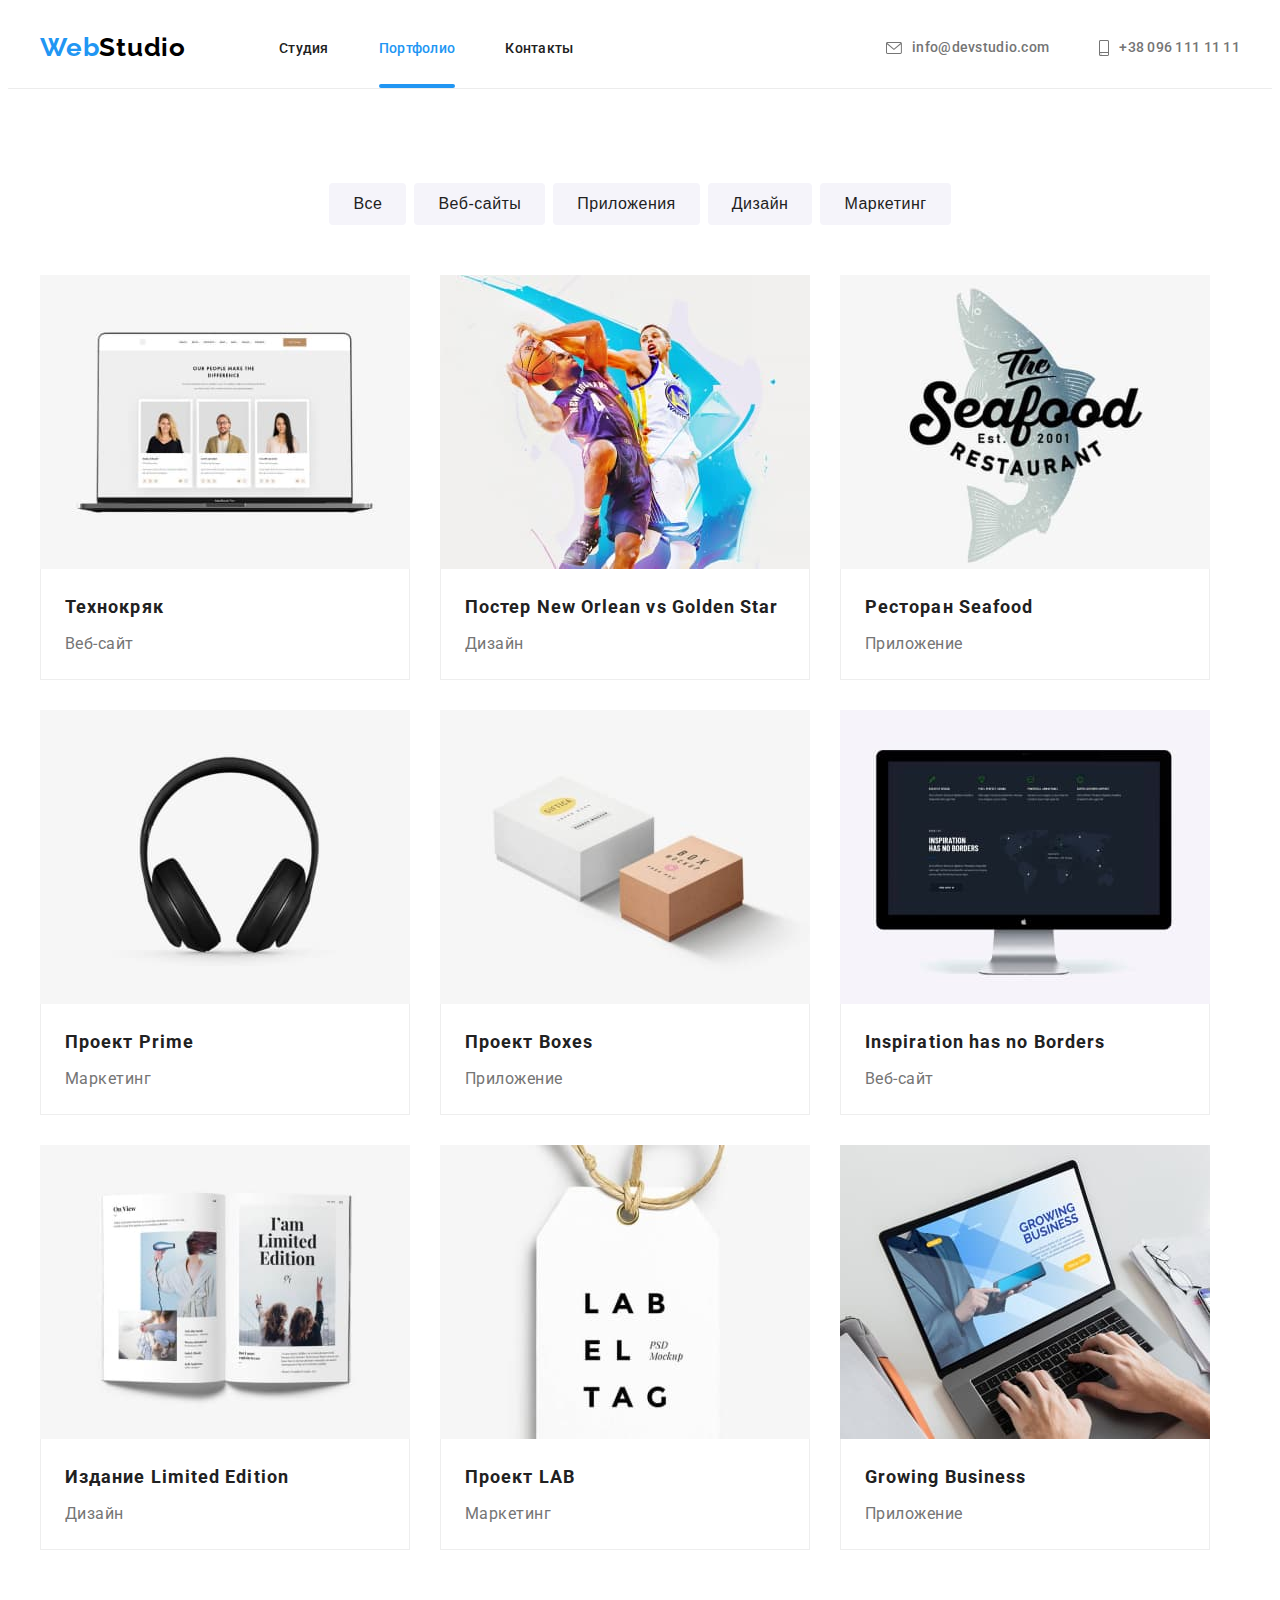
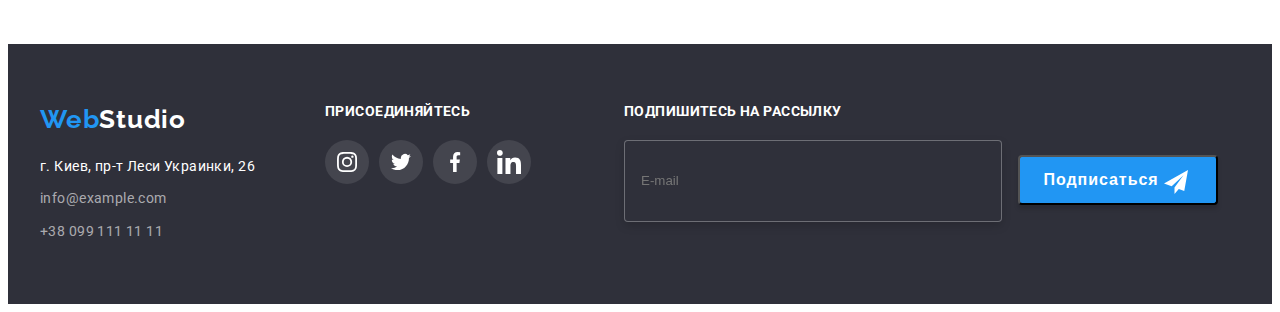
==== portfolio.html @ af691026 "Create_folder_homework9" ====
<!DOCTYPE html>
<html lang="ru">
  <head>
    <meta charset="UTF-8" />
    <meta http-equiv="X-UA-Compatible" content="IE=edge" />
    <meta name="viewport" content="width=device-width, initial-scale=1.0" />
    <title>Портфолио</title>
    <link rel="preconnect" href="https://fonts.googleapis.com" />
    <link rel="preconnect" href="https://fonts.gstatic.com" crossorigin />
    <link
      href="https://fonts.googleapis.com/css2?family=Raleway:wght@700&family=Roboto:wght@400;500;700;900&display=swap"
      rel="stylesheet"
    />
    <link
      rel="stylesheet"
      href="https://cdnjs.cloudflare.com/ajax/libs/modern-normalize/1.1.0/modern-normalize.min.css"
      integrity="sha512-wpPYUAdjBVSE4KJnH1VR1HeZfpl1ub8YT/NKx4PuQ5NmX2tKuGu6U/JRp5y+Y8XG2tV+wKQpNHVUX03MfMFn9Q=="
      crossorigin="anonymous"
      referrerpolicy="no-referrer"
    />
    <link rel="stylesheet" href="./css/styles.css" />
    <link rel="stylesheet" href="./css/main.min.css" />
  </head>
  <body>
    <header class="header-bg">
      <div class="container content-list">
        <nav class="site-nav">
          <a lang="en" href="" class="header-logo link"
            ><span class="blue">Web</span>Studio</a
          >
          <ul class="list header-list">
            <li>
              <a href="./index.html" class="header-link link">Студия</a>
            </li>
            <li>
              <a href="" class="header-link link current">Портфолио</a>
            </li>
            <li>
              <a href="" class="header-link link">Контакты</a>
            </li>
          </ul>
        </nav>
        <ul class="list content-list">
          <li>
            <a href="mailto:info@devstudio.com" class="header-link link mail">
              <svg class="envelope" width="16" height="12">
                <use href="./images/icon.svg#icon-envelope"></use></svg
              >info@devstudio.com</a
            >
          </li>
          <li>
            <a href="tel:+380961111111" class="header-link link mail">
              <svg class="smartphone" width="10" height="16">
                <use href="./images/icon.svg#icon-smartphone"></use></svg
              >+38 096 111 11 11</a
            >
          </li>
        </ul>
      </div>
    </header>
    <main>
      <section class="portfolio">
        <div class="container">
          <h1 class="visually-hidden">Портфолио</h1>
          <ul class="list button-block">
            <li class="filter-item">
              <button type="button" class="filter-btn">Все</button>
            </li>
            <li class="filter-item">
              <button type="button" class="filter-btn">Веб-сайты</button>
            </li>
            <li class="filter-item">
              <button type="button" class="filter-btn">Приложения</button>
            </li>
            <li class="filter-item">
              <button type="button" class="filter-btn">Дизайн</button>
            </li>
            <li class="filter-item">
              <button type="button" class="filter-btn">Маркетинг</button>
            </li>
          </ul>
          <ul class="list filter-block">
            <li class="filter-cards">
              <a href="" class="portfolio-link link">
                <div class="portfolio-wrap">
                  <img
                    src="./images/Technokryak.jpg"
                    alt="Сайт на ноутбуке"
                    width="370"
                    height="294"
                    class="portfolio-image"
                  />
                  <p class="portfolio-popup-text">
                    Ресурс предлагает комплексные предложения с разным уровнем
                    функционала и сервисов. Все это позволит посетителю получить
                    исчерпывающие сведения о компании или частном лице.
                  </p>
                </div>
                <div class="portfolio-box">
                  <h2 class="portfolio-image-title">Технокряк</h2>
                  <p class="portfolio-image-name">Веб-сайт</p>
                </div>
              </a>
            </li>
            <li class="filter-cards">
              <a href="" class="portfolio-link link">
                <div class="portfolio-wrap">
                  <img
                    src="./images/Poster.jpg"
                    alt="Два баскетболиста"
                    width="370"
                    height="294"
                    class="portfolio-image"
                  />
                  <p class="portfolio-popup-text">
                    Ресурс предлагает комплексные предложения с разным уровнем
                    функционала и сервисов. Все это позволит посетителю получить
                    исчерпывающие сведения о компании или частном лице.
                  </p>
                </div>
                <div class="portfolio-box">
                  <h2 class="portfolio-image-title">
                    Постер <span lang="en">New Orlean vs Golden Star</span>
                  </h2>
                  <p class="portfolio-image-name">Дизайн</p>
                </div>
              </a>
            </li>
            <li class="filter-cards">
              <a href="" class="portfolio-link link">
                <div class="portfolio-wrap">
                  <img
                    src="./images/Seafood.jpg"
                    alt="Эмблема ресторана"
                    width="370"
                    height="294"
                    class="portfolio-image"
                  />
                  <p class="portfolio-popup-text">
                    Ресурс предлагает комплексные предложения с разным уровнем
                    функционала и сервисов. Все это позволит посетителю получить
                    исчерпывающие сведения о компании или частном лице.
                  </p>
                </div>
                <div class="portfolio-box">
                  <h2 class="portfolio-image-title">
                    Ресторан <span lang="en">Seafood</span>
                  </h2>
                  <p class="portfolio-image-name">Приложение</p>
                </div>
              </a>
            </li>
            <li class="filter-cards">
              <a href="" class="portfolio-link link">
                <div class="portfolio-wrap">
                  <img
                    src="./images/Prime.jpg"
                    alt="Наушники"
                    width="370"
                    height="294"
                    class="portfolio-image"
                  />
                  <p class="portfolio-popup-text">
                    Ресурс предлагает комплексные предложения с разным уровнем
                    функционала и сервисов. Все это позволит посетителю получить
                    исчерпывающие сведения о компании или частном лице.
                  </p>
                </div>
                <div class="portfolio-box">
                  <h2 class="portfolio-image-title">
                    Проект <span lang="en">Prime</span>
                  </h2>
                  <p class="portfolio-image-name">Маркетинг</p>
                </div>
              </a>
            </li>
            <li class="filter-cards">
              <a href="" class="portfolio-link link">
                <div class="portfolio-wrap">
                  <img
                    src="./images/Boxes.jpg"
                    alt="Две коробки"
                    width="370"
                    height="294"
                    class="portfolio-image"
                  />
                  <p class="portfolio-popup-text">
                    Ресурс предлагает комплексные предложения с разным уровнем
                    функционала и сервисов. Все это позволит посетителю получить
                    исчерпывающие сведения о компании или частном лице.
                  </p>
                </div>
                <div class="portfolio-box">
                  <h2 class="portfolio-image-title">
                    Проект <span lang="en">Boxes</span>
                  </h2>
                  <p class="portfolio-image-name">Приложение</p>
                </div>
              </a>
            </li>
            <li class="filter-cards">
              <a href="" class="portfolio-link link">
                <div class="portfolio-wrap">
                  <img
                    src="./images/Inspiration.jpg"
                    alt="Десктоп"
                    width="370"
                    height="294"
                    class="portfolio-image"
                  />
                  <p class="portfolio-popup-text">
                    Ресурс предлагает комплексные предложения с разным уровнем
                    функционала и сервисов. Все это позволит посетителю получить
                    исчерпывающие сведения о компании или частном лице.
                  </p>
                </div>
                <div class="portfolio-box">
                  <h2 class="portfolio-image-title">
                    <span lang="en">Inspiration has no Borders</span>
                  </h2>
                  <p class="portfolio-image-name">Веб-сайт</p>
                </div>
              </a>
            </li>
            <li class="filter-cards">
              <a href="" class="portfolio-link link">
                <div class="portfolio-wrap">
                  <img
                    src="./images/Book.jpg"
                    alt="Открытая книга"
                    width="370"
                    height="294"
                    class="portfolio-image"
                  />
                  <p class="portfolio-popup-text">
                    Ресурс предлагает комплексные предложения с разным уровнем
                    функционала и сервисов. Все это позволит посетителю получить
                    исчерпывающие сведения о компании или частном лице.
                  </p>
                </div>
                <div class="portfolio-box">
                  <h2 class="portfolio-image-title">
                    Издание <span lang="en">Limited Edition</span>
                  </h2>
                  <p class="portfolio-image-name">Дизайн</p>
                </div>
              </a>
            </li>
            <li class="filter-cards">
              <a href="" class="portfolio-link link">
                <div class="portfolio-wrap">
                  <img
                    src="./images/Label.jpg"
                    alt="Бейджик"
                    width="370"
                    height="294"
                    class="portfolio-image"
                  />
                  <p class="portfolio-popup-text">
                    Ресурс предлагает комплексные предложения с разным уровнем
                    функционала и сервисов. Все это позволит посетителю получить
                    исчерпывающие сведения о компании или частном лице.
                  </p>
                </div>
                <div class="portfolio-box">
                  <h2 class="portfolio-image-title">
                    Проект <span lang="en">LAB</span>
                  </h2>
                  <p class="portfolio-image-name">Маркетинг</p>
                </div>
              </a>
            </li>
            <li class="filter-cards">
              <a href="" class="portfolio-link link">
                <div class="portfolio-wrap">
                  <img
                    src="./images/Business.jpg"
                    alt="Ноутбук"
                    width="370"
                    height="294"
                    class="portfolio-image"
                  />
                  <p class="portfolio-popup-text">
                    Ресурс предлагает комплексные предложения с разным уровнем
                    функционала и сервисов. Все это позволит посетителю получить
                    исчерпывающие сведения о компании или частном лице.
                  </p>
                </div>
                <div class="portfolio-box">
                  <h2 class="portfolio-image-title">
                    <span lang="en">Growing Business</span>
                  </h2>
                  <p class="portfolio-image-name">Приложение</p>
                </div>
              </a>
            </li>
          </ul>
        </div>
      </section>
    </main>
    <footer class="footer">
      <div class="container footer-box">
        <div class="address-box">
          <a lang="en" href="" class="footer-link link"
            ><span class="blue">Web</span>Studio</a
          >
          <address class="footer-address">
            <ul class="footer-list list">
              <li class="contact">
                <a href="" class="header-link adress link"
                  >г. Киев, пр-т Леси Украинки, 26</a
                >
              </li>
              <li class="contact">
                <a
                  href="mailto:info@example.com"
                  class="header-link footer-mail link"
                  >info@example.com</a
                >
              </li>
              <li class="contact">
                <a href="tel:+380991111111" class="header-link footer-tel link"
                  >+38 099 111 11 11</a
                >
              </li>
            </ul>
          </address>
        </div>
        <div class="welcome-box">
          <h3 class="welcome-title">Присоединяйтесь</h3>
          <ul class="welcome-list list">
            <li class="welcome-soc-list">
              <a href="" class="welcome-soc-link link">
                <svg class="welcome-soc-icon" width="20" height="20">
                  <use href="./images/icon.svg#icon-instagram"></use>
                </svg>
              </a>
            </li>
            <li class="welcome-soc-list">
              <a href="" class="welcome-soc-link link">
                <svg class="welcome-soc-icon" width="20" height="20">
                  <use href="./images/icon.svg#icon-twitter"></use>
                </svg>
              </a>
            </li>
            <li class="welcome-soc-list">
              <a href="" class="welcome-soc-link link">
                <svg class="welcome-soc-icon" width="20" height="20">
                  <use href="./images/icon.svg#icon-facebook"></use>
                </svg>
              </a>
            </li>
            <li class="welcome-soc-list">
              <a href="" class="welcome-soc-link link">
                <svg class="welcome-soc-icon" width="24" height="24">
                  <use href="./images/icon.svg#icon-linkedin"></use>
                </svg>
              </a>
            </li>
          </ul>
        </div>
        <div>
          <h3 class="welcome-title">Подпишитесь на рассылку</h3>
          <form class="distribution">
            <input
              type="text"
              placeholder="E-mail"
              class="distribution-input"
            />
            <button type="submit" class="distribution-button">
              Подписаться
              <svg class="plane-soc-icon" width="24" height="24">
                <use href="./images/icon.svg#icon-plane"></use>
              </svg>
            </button>
          </form>
        </div>
      </div>
    </footer>
  </body>
</html>
---- css/main.min.css ----
:root{--main-background-color: #ffffff;--main-text-color: #212121;--primary-text-color: #757575;--hover-text-color: #2196f3;--background-hero-color: #2f303a}p,h1,h2,h3,h4,h5,h6{margin:0}ul{margin:0;padding-left:0}img{display:block;max-width:100%;height:auto}body{font-family:"Roboto",sans-serif;color:var(--main-text-color);background-color:var(--main-background-color)}.list{list-style:none}.link{text-decoration:none}.visually-hidden{position:absolute;white-space:nowrap;width:1px;height:1px;overflow:hidden;border:0;padding:0;clip:rect(0 0 0 0);-webkit-clip-path:inset(50%);clip-path:inset(50%);margin:-1px}.container{width:1200px;padding-left:15px;padding-right:15px;margin:0 auto}.header-bg{background-color:var(--main-background-color);border-bottom:1px solid #ececec}.header-list{display:flex;align-items:center;gap:50px;position:relative}.blue{font-family:"Raleway",sans-serif;font-weight:700;font-size:26px;line-height:1.19;letter-spacing:.03em;color:var(--hover-text-color)}.header-logo{display:block;font-family:"Raleway",sans-serif;font-weight:700;font-size:26px;line-height:1.19;letter-spacing:.03em;color:#000;margin-right:93px;padding-top:24px;padding-bottom:25px;align-items:center}.header-link{font-weight:500;font-size:14px;line-height:1.14;letter-spacing:.02em;color:var(--main-text-color);transition:color 250ms cubic-bezier(0.4, 0, 0.2, 1)}.header-link:hover,.header-link:focus{color:var(--hover-text-color)}.site-nav .current{color:var(--hover-text-color)}.site-nav{display:flex}.content-list{display:flex;margin-left:auto;align-items:center;gap:50px}.mail{color:var(--primary-text-color);display:flex;align-items:center}.envelope,.smartphone{display:inline-flex;fill:currentColor;margin-right:10px;transition:fill 250ms cubic-bezier(0.4, 0, 0.2, 1)}.mail:hover .envelope,.mail:focus .envelope,.mail:hover .smartphone,.mail:focus .smartphone{fill:var(--hover-text-color)}.mail:hover .envelope,.mail:focus .envelope,.mail:hover .smartphone,.mail:focus .smartphone{fill:var(--hover-text-color)}.current{position:relative}.current::after{content:"";display:block;height:4px;width:100%;background:#2196f3;border-radius:2px;position:absolute;bottom:-32px;left:0}.hero{background-color:var(--background-hero-color);background-image:linear-gradient(rgba(47, 48, 58, 0.4), rgba(47, 48, 58, 0.4)),url(../images/Img-bg.jpg);background-size:cover;text-align:center;background-position:center;padding-top:200px;padding-bottom:200px;max-width:1600px;margin:0 auto}.hero__title{font-weight:900;font-size:44px;line-height:1.36;letter-spacing:.06em;text-transform:uppercase;color:var(--main-background-color);max-width:696px;margin-left:auto;margin-right:auto;margin-bottom:30px}.hero__btn{font-family:inherit;font-weight:700;font-size:16px;line-height:1.88;letter-spacing:.06em;color:var(--main-background-color);cursor:pointer;background:var(--hover-text-color);padding:10px 32px;border-radius:4px;transition:color 250ms cubic-bezier(0.4, 0, 0.2, 1),background 250ms cubic-bezier(0.4, 0, 0.2, 1)}.hero__btn:hover,.hero__btn:focus{color:var(--hover-text-color);background:var(--main-background-color)}.features{padding:94px 0px}.specification{display:flex;gap:30px}.specification__thumb{display:flex;background:#f5f4fa;width:270px;height:120px;justify-content:center;align-items:center;border-radius:4px;margin-bottom:30px;text-align:center}.specification__title{font-weight:700;font-size:14px;line-height:1.14;letter-spacing:.03em;text-transform:uppercase;color:var(--main-text-color);margin-bottom:10px}.specification__text{font-size:14px;line-height:1.71;letter-spacing:.03em;color:var(--primary-text-color);max-width:270px}.work__title{font-weight:700;font-size:36px;line-height:1.16;letter-spacing:.03em;color:var(--main-text-color);margin-bottom:50px;text-align:center}.work{padding-bottom:94px}.software-products{display:flex;gap:30px}.softaware-products__title{font-weight:700;font-size:14px;line-height:1.14px;justify-content:center;align-items:center;letter-spacing:.03em;text-transform:uppercase;color:var(--main-background-color);position:absolute;width:370px;height:70px;bottom:0;left:0;background:rgba(47,48,58,.8);display:flex}.softaware-products__thumb{position:relative}.team{background-color:#f5f4fa;padding-bottom:94px;padding-top:94px}.team-box{background:var(--main-background-color);border-radius:0px 0px 4px 4px}.team-title{font-weight:700;font-size:36px;line-height:1.16;letter-spacing:.03em;color:var(--main-text-color);margin-bottom:50px;text-align:center}.team-name{font-weight:500;font-size:16px;line-height:1.18;letter-spacing:.03em;color:var(--main-text-color);padding-top:30px;margin-bottom:10px;text-align:center}.team-profession{font-size:16px;line-height:1.18;letter-spacing:.03em;color:var(--primary-text-color);margin-bottom:16px;text-align:center}.team-soc{display:flex;justify-content:center;gap:10px;padding-bottom:30px}.team-soc-link{width:44px;height:44px;border-radius:50%;background-color:var(--main-background-color);display:flex;align-items:center;justify-content:center;transition:background-color 250ms cubic-bezier(0.4, 0, 0.2, 1)}.team-soc-link:hover,.team-soc-link:focus{background-color:var(--hover-text-color)}.team-content{display:flex;justify-content:space-between}.team-soc-icon{fill:#afb1b8;transition:fill 250ms cubic-bezier(0.4, 0, 0.2, 1)}.team-soc-link:hover .team-soc-icon,.team-soc-link:focus .team-soc-icon{fill:var(--main-background-color)}.clients{padding-top:94px;padding-bottom:94px}.clients__title{font-weight:700;font-size:36px;line-height:1.16;text-align:center;letter-spacing:.03em;color:var(--main-text-color);margin-bottom:50px}.clients__content{display:flex;justify-content:space-between}.clients__link{display:flex;width:170px;height:92px;border:1px solid #afb1b8;border-radius:4px;display:flex;justify-content:center;align-items:center;transition:border-color 250ms cubic-bezier(0.4, 0, 0.2, 1)}.clients__link:hover,.clients__link:focus{border-color:var(--hover-text-color)}.clients__image{fill:#afb1b8;transition:fill 250ms cubic-bezier(0.4, 0, 0.2, 1)}.clients__link:hover .clients__image,.clients__link:focus .clients__image{fill:var(--hover-text-color)}.footer{background-color:var(--background-hero-color);padding-bottom:60px;padding-top:60px}.footer-link{font-family:"Raleway";font-weight:700;font-size:26px;line-height:1.19;letter-spacing:.03em;color:var(--main-background-color);display:inline-block;margin-bottom:20px}.footer-address{color:var(--main-background-color)}.address-box{margin-right:70px}.footer-box{display:flex}.welcome-list{display:flex;gap:10px}.welcome-box{text-align:left;margin-right:93px}.contact{margin-bottom:9px}.contact:nth-child(3){margin-bottom:0px}.footer-mail,.footer-tel{font-weight:400;font-style:normal;font-size:14px;line-height:1.71;letter-spacing:.03em;color:rgba(255,255,255,.6)}.adress{font-weight:400;font-size:14px;line-height:1.71;letter-spacing:.03em;color:var(--main-background-color);font-style:normal}.welcome-title{color:var(--main-background-color);font-weight:700;font-size:14px;line-height:1.14;letter-spacing:.03em;text-transform:uppercase;margin-bottom:20px}.welcome-soc-link{width:44px;height:44px;border-radius:50%;background:rgba(255,255,255,.1);display:flex;align-items:center;justify-content:center;transition:background-color 250ms cubic-bezier(0.4, 0, 0.2, 1)}.welcome-soc-link:hover,.welcome-soc-link:focus{background-color:var(--hover-text-color)}.welcome-soc-icon{fill:var(--main-background-color)}.distribution-input{width:358px;height:50px;border:1px solid rgba(255,255,255,.3);filter:drop-shadow(0px 4px 4px rgba(0, 0, 0, 0.15));border-radius:4px;margin-right:12px;padding-top:15px;padding-left:16px;padding-bottom:15px;background-color:var(--background-hero-color);color:var(--primary-text-color)}.distribution-button{position:relative;width:200px;height:50px;box-shadow:0px 4px 4px rgba(0,0,0,.15);border-radius:4px;background:var(--hover-text-color);font-weight:700;font-size:16px;line-height:1.88;letter-spacing:.06em;color:var(--main-background-color);cursor:pointer;padding-right:40px}.plane-soc-icon{display:flex;position:absolute;top:0;right:0;transform:translate(-28px, 13px)}.filter-btn{font-weight:500;font-size:16px;line-height:1.62;letter-spacing:.03em;color:var(--main-text-color);background:#f5f4fa;cursor:pointer;padding:6px 22px;border-radius:4px;border-color:rgba(0,0,0,0);transition:color 250ms cubic-bezier(0.4, 0, 0.2, 1),background 250ms cubic-bezier(0.4, 0, 0.2, 1),box-shadow 250ms cubic-bezier(0.4, 0, 0.2, 1)}.filter-btn:hover,.filter-btn:focus{color:var(--main-background-color);background:var(--hover-text-color);box-shadow:0px 3px 1px rgba(0,0,0,.1),0px 1px 2px rgba(0,0,0,.08),0px 2px 2px rgba(0,0,0,.12)}.portfolio{padding-top:94px;padding-bottom:94px}.portfolio-image-title{font-weight:700;font-size:18px;line-height:2;letter-spacing:.06em;color:var(--main-text-color);margin-bottom:4px}.portfolio-image-name{font-size:16px;line-height:1.87;letter-spacing:.03em;color:var(--primary-text-color)}.portfolio-box{padding:20px 24px;border-right:1px solid #eee;border-bottom:1px solid #eee;border-left:1px solid #eee;transition:background 250ms cubic-bezier(0.4, 0, 0.2, 1),border 250ms cubic-bezier(0.4, 0, 0.2, 1),box-shadow 250ms cubic-bezier(0.4, 0, 0.2, 1)}.portfolio-box:hover,.portfolio-box:focus{background:#fff;border:1px solid #eee;box-shadow:0px 1px 1px rgba(0,0,0,.12),0px 4px 4px rgba(0,0,0,.06),1px 4px 6px rgba(0,0,0,.16)}.button-block{margin-bottom:50px;display:flex;justify-content:center;gap:8px}.filter-block{display:flex;flex-wrap:wrap}.filter-cards{margin-right:30px;margin-bottom:30px}.filter-cards:nth-child(3n){margin-right:0px;position:relative}.filter-cards:nth-last-child(-n+3){margin-bottom:0px}.portfolio-link{display:block;transition:box-shadow 250ms cubic-bezier(0.4, 0, 0.2, 1);overflow:hidden}.portfolio-link:hover,.portfolio-link:focus{box-shadow:0px 1px 1px rgba(0,0,0,.12),0px 4px 4px rgba(0,0,0,.06),1px 4px 6px rgba(0,0,0,.16)}.portfolio-popup-text{position:absolute;max-width:370px;font-size:18px;line-height:1.56;letter-spacing:.03em;color:var(--main-background-color);background-color:var(--hover-text-color);top:0;left:0;padding:63px 24px;transform:translateY(100%);transition:transform 250ms cubic-bezier(0.4, 0, 0.2, 1)}.portfolio-link:hover .portfolio-popup-text,.portfolio-link:focus .portfolio-popup-text{transform:translateY(0)}.portfolio-wrap{position:relative;overflow:hidden}.backdrop{width:100%;height:100%;position:fixed;top:0;background:rgba(0,0,0,.2);transition:opacity 250ms cubic-bezier(0.4, 0, 0.2, 1),visibility 250ms cubic-bezier(0.4, 0, 0.2, 1)}.button-modal{position:absolute;border:1px solid rgba(0,0,0,.1);border-radius:50%;top:0;right:0;transform:translate(-8px, 8px);background-color:var(--main-background-color);cursor:pointer}.button-modal:hover,.button-modal:focus{fill:var(--hover-text-color)}.modal{position:absolute;width:528px;height:581px;border-radius:4px;background-color:var(--main-background-color);top:50%;left:50%;transform:translate(-50%, -50%);box-shadow:0px 1px 3px rgba(0,0,0,.12),0px 1px 1px rgba(0,0,0,.14),0px 2px 1px rgba(0,0,0,.2);transform:translate(-50%, -50%),scale(1);transition:transform 250ms cubic-bezier(0.4, 0, 0.2, 1);padding:40px}.is-hidden{opacity:0;visibility:hidden;pointer-events:none}.backdrop.is-hidden .modal{transform:translate(-50%, -50%),scale(0)}.modal-title{display:inline-block;font-weight:700;font-size:20px;line-height:1.15;text-align:center;letter-spacing:.03em;color:var(--main-text-color);margin-bottom:12px}.modal-comments{display:block;width:100%;height:120px;border:1px solid rgba(33,33,33,.2);border-radius:4px;resize:none;padding:12px 16px}.modal-comments:focus{outline-color:var(--hover-text-color)}.input-box{position:relative}.input-icon{position:absolute;top:50%;left:12px;transform:translateY(-50%)}.input-string:focus+.input-icon{fill:var(--hover-text-color)}.input-string{padding-left:42px;width:100%;border:1px solid rgba(33,33,33,.2);border-radius:4px;height:40px}.input-string:focus{outline-color:var(--hover-text-color)}.link-check{padding-left:5px;font-size:14px;line-height:1.71;letter-spacing:.03em;color:var(--hover-text-color)}.policy-check{display:flex;font-size:14px;line-height:1.71;letter-spacing:.03em;color:var(--primary-text-color);margin-bottom:30px;align-items:center;justify-content:center}.check-position{display:flex}.label-input{margin-bottom:4px;display:block;font-size:12px;line-height:1.17;letter-spacing:.01em;color:var(--primary-text-color)}.modal-form-field{margin-bottom:10px}.modal-form-comments{margin-bottom:20px}.check-box{display:block;position:absolute;width:1px;height:1px;overflow:hidden;border:0;padding:0;clip:rect(0 0 0 0);-webkit-clip-path:inset(50%);clip-path:inset(50%);transition:fill 250ms cubic-bezier(0.4, 0, 0.2, 1),opacity 250ms cubic-bezier(0.4, 0, 0.2, 1)}.check-icon{position:absolute;display:flex;justify-content:center;opacity:0}.check-box:checked+.policy-check span .check-icon{opacity:1;fill:var(--hover-text-color)}.rectangle-icon{position:relative;margin-right:7px}.check-box:checked+.policy-check span .rectangle-icon{opacity:0}.modal-btn{width:200px;height:50px;border-width:0;font-family:inherit;font-weight:700;font-size:16px;line-height:1.88;letter-spacing:.06em;transform:translate(125px);color:var(--main-background-color);cursor:pointer;background:var(--hover-text-color);padding:10px 55px;border-radius:4px;transition:color 250ms cubic-bezier(0.4, 0, 0.2, 1),background 250ms cubic-bezier(0.4, 0, 0.2, 1),box-shadow 250ms cubic-bezier(0.4, 0, 0.2, 1)}.modal-btn:hover,.modal-btn:focus{box-shadow:0px 4px 4px rgba(0,0,0,.15)}/*# sourceMappingURL=main.min.css.map */
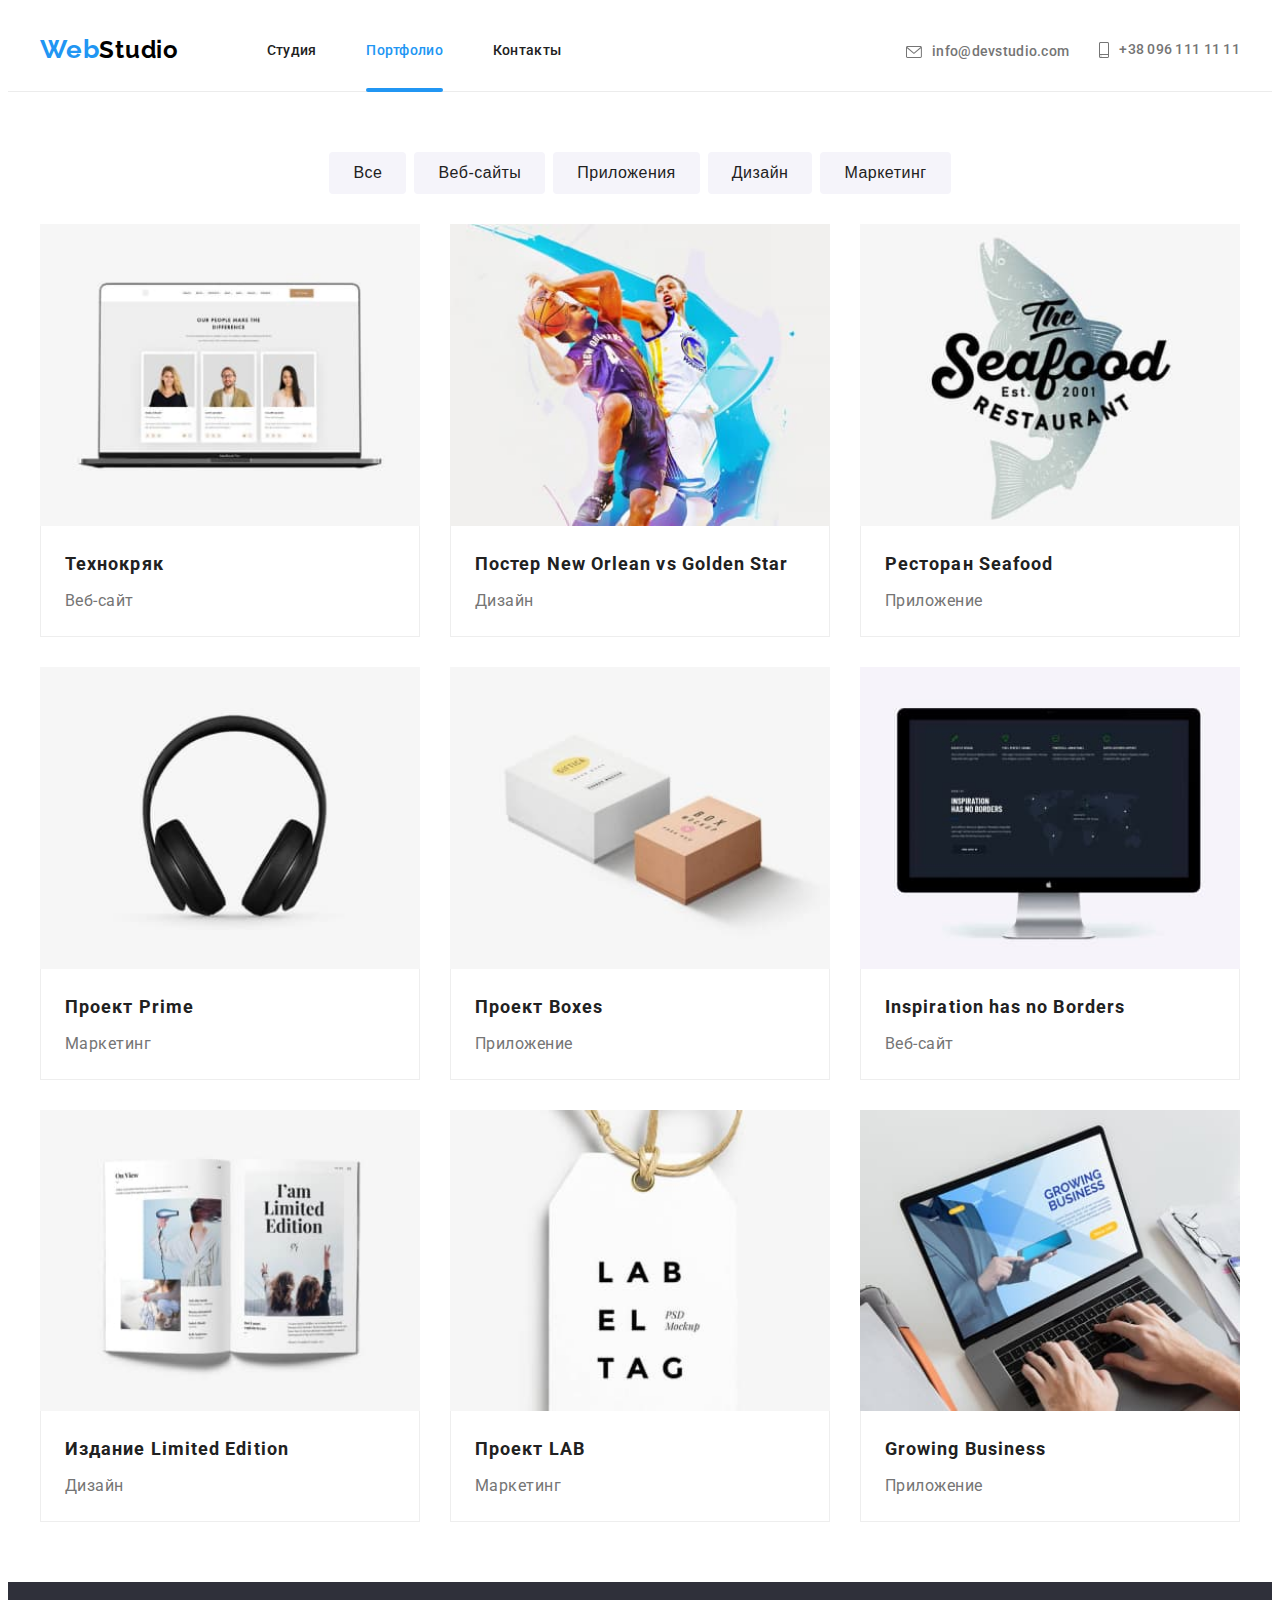
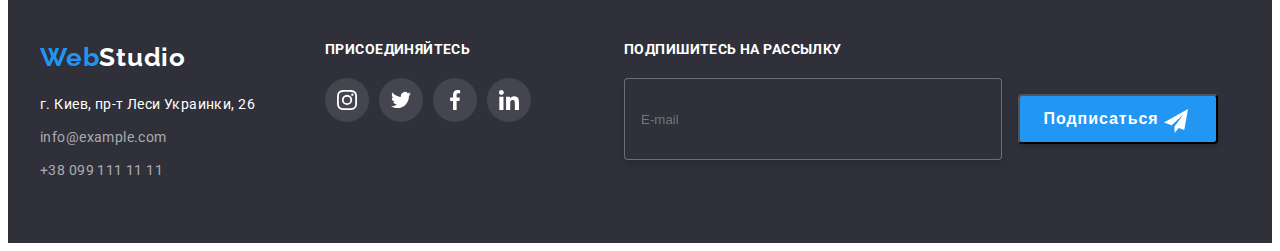
==== commit 46e4bc49: "Complete_homework_8" ====
--- a/portfolio.html
+++ b/portfolio.html
@@ -40,22 +40,80 @@
             </li>
           </ul>
         </nav>
-        <ul class="list content-list">
-          <li>
-            <a href="mailto:info@devstudio.com" class="header-link link mail">
+        <button type="button" class="burger" data-menu-open>
+          <svg width="24" height="16">
+            <use href="./images/icon.svg#icon-burger"></use>
+          </svg>
+        </button>
+        <div class="content-box">
+          <ul class="list content-list">
+            <li class="content-box-mail">
+              <a href="mailto:info@devstudio.com" class="header-link link mail">
+                <svg class="envelope" width="16" height="12">
+                  <use href="./images/icon.svg#icon-envelope"></use></svg
+                >info@devstudio.com</a
+              >
+            </li>
+            <li>
+              <a href="tel:+380961111111" class="header-link link mail">
+                <svg class="smartphone" width="10" height="16">
+                  <use href="./images/icon.svg#icon-smartphone"></use></svg
+                >+38 096 111 11 11</a
+              >
+            </li>
+          </ul>
+        </div>
+      </div>
+      <div class="mobile-menu" data-menu>
+        <button type="button" class="cross" data-menu-close>
+          <svg width="19" height="19">
+            <use href="./images/icon.svg#icon-Vector"></use>
+          </svg>
+        </button>
+        <ul class="list mobile-list">
+          <li class="mobile-string">
+            <a href="./index.html" class="mobile-link link">Студия</a>
+          </li>
+          <li class="mobile-string">
+            <a href="" class="mobile-link link current-menu">Портфолио</a>
+          </li>
+          <li class="mobile-string">
+            <a href="" class="mobile-link link">Контакты</a>
+          </li>
+        </ul>
+        <ul class="list">
+          <li class="mobile-tel">
+            <a
+              href="tel:+380961111111"
+              class="mobile-smartphone link mail-menu-text"
+            >
+              <svg class="smartphone" width="10" height="16">
+                <use href="./images/icon.svg#icon-smartphone"></use></svg
+              >+38 096 111 11 11</a
+            >
+          </li>
+          <li class="mobile-mail">
+            <a href="mailto:info@devstudio.com" class="mobile-envelope link">
               <svg class="envelope" width="16" height="12">
                 <use href="./images/icon.svg#icon-envelope"></use></svg
               >info@devstudio.com</a
             >
           </li>
-          <li>
-            <a href="tel:+380961111111" class="header-link link mail">
-              <svg class="smartphone" width="10" height="16">
-                <use href="./images/icon.svg#icon-smartphone"></use></svg
-              >+38 096 111 11 11</a
-            >
-          </li>
         </ul>
+        <div class="mobile-soc">
+          <li class="list mobile-soc-string">
+            <a href="" class="mobile-soc-link link">Instagramm</a>
+          </li>
+          <li class="list mobile-soc-string">
+            <a href="" class="mobile-soc-link link">Twitter</a>
+          </li>
+          <li class="list mobile-soc-string">
+            <a href="" class="mobile-soc-link link">Facebook</a>
+          </li>
+          <li class="list mobile-soc-string">
+            <a href="" class="mobile-soc-link link">LinkedIn</a>
+          </li>
+        </div>
       </div>
     </header>
     <main>
@@ -83,13 +141,36 @@
             <li class="filter-cards">
               <a href="" class="portfolio-link link">
                 <div class="portfolio-wrap">
-                  <img
-                    src="./images/Technokryak.jpg"
-                    alt="Сайт на ноутбуке"
-                    width="370"
-                    height="294"
-                    class="portfolio-image"
-                  />
+                  <picture>
+                    <source
+                      srcset="
+                        ./images/portfolio-techno-desktop-1x.jpg 1x,
+                        ./images/portfolio-techno-desktop-2x.jpg 2x
+                      "
+                      media="(min-width:1200px)"
+                    />
+                    <source
+                      srcset="
+                        ./images/portfolio-techno-tablet-1x.jpg 1x,
+                        ./images/portfolio-techno-tablet-2x.jpg 2x
+                      "
+                      media="(min-width:768px)"
+                    />
+                    <source
+                      srcset="
+                        ./images/portfolio-techno-mobile-1x.jpg 1x,
+                        ./images/portfolio-techno-mobile-2x.jpg 2x
+                      "
+                      media="(max-width:767px)"
+                    />
+                    <img
+                      src="./images/portfolio-techno-mobile-1x.jpg"
+                      alt="Сайт на ноутбуке"
+                      width="450"
+                      height="294"
+                      class="portfolio-image"
+                    />
+                  </picture>
                   <p class="portfolio-popup-text">
                     Ресурс предлагает комплексные предложения с разным уровнем
                     функционала и сервисов. Все это позволит посетителю получить
@@ -105,13 +186,36 @@
             <li class="filter-cards">
               <a href="" class="portfolio-link link">
                 <div class="portfolio-wrap">
-                  <img
-                    src="./images/Poster.jpg"
-                    alt="Два баскетболиста"
-                    width="370"
-                    height="294"
-                    class="portfolio-image"
-                  />
+                  <picture>
+                    <source
+                      srcset="
+                        ./images/portfolio-poster-desktop-1x.jpg 1x,
+                        ./images/portfolio-poster-desktop-2x.jpg 2x
+                      "
+                      media="(min-width:1200px)"
+                    />
+                    <source
+                      srcset="
+                        ./images/portfolio-poster-tablet-1x.jpg 1x,
+                        ./images/portfolio-poster-tablet-2x.jpg 2x
+                      "
+                      media="(min-width:768px)"
+                    />
+                    <source
+                      srcset="
+                        ./images/portfolio-poster-mobile-1x.jpg 1x,
+                        ./images/portfolio-poster-mobile-2x.jpg 2x
+                      "
+                      media="(max-width:767px)"
+                    />
+                    <img
+                      src="./images/portfolio-poster-mobile-1x.jpg"
+                      alt="Два баскетболиста"
+                      width="450"
+                      height="294"
+                      class="portfolio-image"
+                    />
+                  </picture>
                   <p class="portfolio-popup-text">
                     Ресурс предлагает комплексные предложения с разным уровнем
                     функционала и сервисов. Все это позволит посетителю получить
@@ -129,13 +233,36 @@
             <li class="filter-cards">
               <a href="" class="portfolio-link link">
                 <div class="portfolio-wrap">
-                  <img
-                    src="./images/Seafood.jpg"
-                    alt="Эмблема ресторана"
-                    width="370"
-                    height="294"
-                    class="portfolio-image"
-                  />
+                  <picture>
+                    <source
+                      srcset="
+                        ./images/portfolio-seafood-desktop-1x.jpg 1x,
+                        ./images/portfolio-seafood-desktop-2x.jpg 2x
+                      "
+                      media="(min-width:1200px)"
+                    />
+                    <source
+                      srcset="
+                        ./images/portfolio-seafood-tablet-1x.jpg 1x,
+                        ./images/portfolio-seafood-tablet-2x.jpg 2x
+                      "
+                      media="(min-width:768px)"
+                    />
+                    <source
+                      srcset="
+                        ./images/portfolio-seafood-mobile-1x.jpg 1x,
+                        ./images/portfolio-seafood-mobile-2x.jpg 2x
+                      "
+                      media="(max-width:767px)"
+                    />
+                    <img
+                      src="./images/portfolio-seafood-mobile-1x.jpg"
+                      alt="Эмблема ресторана"
+                      width="450"
+                      height="294"
+                      class="portfolio-image"
+                    />
+                  </picture>
                   <p class="portfolio-popup-text">
                     Ресурс предлагает комплексные предложения с разным уровнем
                     функционала и сервисов. Все это позволит посетителю получить
@@ -153,13 +280,36 @@
             <li class="filter-cards">
               <a href="" class="portfolio-link link">
                 <div class="portfolio-wrap">
-                  <img
-                    src="./images/Prime.jpg"
-                    alt="Наушники"
-                    width="370"
-                    height="294"
-                    class="portfolio-image"
-                  />
+                  <picture>
+                    <source
+                      srcset="
+                        ./images/portfolio-prime-desktop-1x.jpg 1x,
+                        ./images/portfolio-prime-desktop-2x.jpg 2x
+                      "
+                      media="(min-width:1200px)"
+                    />
+                    <source
+                      srcset="
+                        ./images/portfolio-prime-tablet-1x.jpg 1x,
+                        ./images/portfolio-prime-tablet-2x.jpg 2x
+                      "
+                      media="(min-width:768px)"
+                    />
+                    <source
+                      srcset="
+                        ./images/portfolio-prime-mobile-1x.jpg 1x,
+                        ./images/portfolio-prime-mobile-2x.jpg 2x
+                      "
+                      media="(max-width:767px)"
+                    />
+                    <img
+                      src="./images/portfolio-prime-mobile-1x.jpg"
+                      alt="Наушники"
+                      width="450"
+                      height="294"
+                      class="portfolio-image"
+                    />
+                  </picture>
                   <p class="portfolio-popup-text">
                     Ресурс предлагает комплексные предложения с разным уровнем
                     функционала и сервисов. Все это позволит посетителю получить
@@ -177,13 +327,36 @@
             <li class="filter-cards">
               <a href="" class="portfolio-link link">
                 <div class="portfolio-wrap">
-                  <img
-                    src="./images/Boxes.jpg"
-                    alt="Две коробки"
-                    width="370"
-                    height="294"
-                    class="portfolio-image"
-                  />
+                  <picture>
+                    <source
+                      srcset="
+                        ./images/portfolio-boxes-desktop-1x.jpg 1x,
+                        ./images/portfolio-boxes-desktop-2x.jpg 2x
+                      "
+                      media="(min-width:1200px)"
+                    />
+                    <source
+                      srcset="
+                        ./images/portfolio-boxes-tablet-1x.jpg 1x,
+                        ./images/portfolio-boxes-tablet-2x.jpg 2x
+                      "
+                      media="(min-width:768px)"
+                    />
+                    <source
+                      srcset="
+                        ./images/portfolio-boxes-mobile-1x.jpg 1x,
+                        ./images/portfolio-boxes-mobile-2x.jpg 2x
+                      "
+                      media="(max-width:767px)"
+                    />
+                    <img
+                      src="./images/portfolio-boxes-mobile-1x.jpg"
+                      alt="Две коробки"
+                      width="450"
+                      height="294"
+                      class="portfolio-image"
+                    />
+                  </picture>
                   <p class="portfolio-popup-text">
                     Ресурс предлагает комплексные предложения с разным уровнем
                     функционала и сервисов. Все это позволит посетителю получить
@@ -201,13 +374,36 @@
             <li class="filter-cards">
               <a href="" class="portfolio-link link">
                 <div class="portfolio-wrap">
-                  <img
-                    src="./images/Inspiration.jpg"
-                    alt="Десктоп"
-                    width="370"
-                    height="294"
-                    class="portfolio-image"
-                  />
+                  <picture>
+                    <source
+                      srcset="
+                        ./images/portfolio-inspiration-desktop-1x.jpg 1x,
+                        ./images/portfolio-inspiration-desktop-2x.jpg 2x
+                      "
+                      media="(min-width:1200px)"
+                    />
+                    <source
+                      srcset="
+                        ./images/portfolio-inspiration-tablet-1x.jpg 1x,
+                        ./images/portfolio-inspiration-tablet-2x.jpg 2x
+                      "
+                      media="(min-width:768px)"
+                    />
+                    <source
+                      srcset="
+                        ./images/portfolio-inspiration-mobile-1x.jpg 1x,
+                        ./images/portfolio-inspiration-mobile-2x.jpg 2x
+                      "
+                      media="(max-width:767px)"
+                    />
+                    <img
+                      src="./images/portfolio-inspiration-mobile-1x.jpg"
+                      alt="Десктоп"
+                      width="450"
+                      height="294"
+                      class="portfolio-image"
+                    />
+                  </picture>
                   <p class="portfolio-popup-text">
                     Ресурс предлагает комплексные предложения с разным уровнем
                     функционала и сервисов. Все это позволит посетителю получить
@@ -225,13 +421,36 @@
             <li class="filter-cards">
               <a href="" class="portfolio-link link">
                 <div class="portfolio-wrap">
-                  <img
-                    src="./images/Book.jpg"
-                    alt="Открытая книга"
-                    width="370"
-                    height="294"
-                    class="portfolio-image"
-                  />
+                  <picture>
+                    <source
+                      srcset="
+                        ./images/portfolio-limited-desktop-1x.jpg 1x,
+                        ./images/portfolio-limited-desktop-2x.jpg 2x
+                      "
+                      media="(min-width:1200px)"
+                    />
+                    <source
+                      srcset="
+                        ./images/portfolio-limited-tablet-1x.jpg 1x,
+                        ./images/portfolio-limited-tablet-2x.jpg 2x
+                      "
+                      media="(min-width:768px)"
+                    />
+                    <source
+                      srcset="
+                        ./images/portfolio-limited-mobile-1x.jpg 1x,
+                        ./images/portfolio-limited-mobile-2x.jpg 2x
+                      "
+                      media="(max-width:767px)"
+                    />
+                    <img
+                      src="./images/portfolio-limited-mobile-1x.jpg"
+                      alt="Открытая книга"
+                      width="450"
+                      height="294"
+                      class="portfolio-image"
+                    />
+                  </picture>
                   <p class="portfolio-popup-text">
                     Ресурс предлагает комплексные предложения с разным уровнем
                     функционала и сервисов. Все это позволит посетителю получить
@@ -249,13 +468,36 @@
             <li class="filter-cards">
               <a href="" class="portfolio-link link">
                 <div class="portfolio-wrap">
-                  <img
-                    src="./images/Label.jpg"
-                    alt="Бейджик"
-                    width="370"
-                    height="294"
-                    class="portfolio-image"
-                  />
+                  <picture>
+                    <source
+                      srcset="
+                        ./images/portfolio-lab-desktop-1x.jpg 1x,
+                        ./images/portfolio-lab-desktop-2x.jpg 2x
+                      "
+                      media="(min-width:1200px)"
+                    />
+                    <source
+                      srcset="
+                        ./images/portfolio-lab-tablet-1x.jpg 1x,
+                        ./images/portfolio-lab-tablet-2x.jpg 2x
+                      "
+                      media="(min-width:768px)"
+                    />
+                    <source
+                      srcset="
+                        ./images/portfolio-lab-mobile-1x.jpg 1x,
+                        ./images/portfolio-lab-mobile-2x.jpg 2x
+                      "
+                      media="(max-width:767px)"
+                    />
+                    <img
+                      src="./images/portfolio-lab-mobile-1x.jpg"
+                      alt="Бейджик"
+                      width="450"
+                      height="294"
+                      class="portfolio-image"
+                    />
+                  </picture>
                   <p class="portfolio-popup-text">
                     Ресурс предлагает комплексные предложения с разным уровнем
                     функционала и сервисов. Все это позволит посетителю получить
@@ -273,13 +515,36 @@
             <li class="filter-cards">
               <a href="" class="portfolio-link link">
                 <div class="portfolio-wrap">
-                  <img
-                    src="./images/Business.jpg"
-                    alt="Ноутбук"
-                    width="370"
-                    height="294"
-                    class="portfolio-image"
-                  />
+                  <picture>
+                    <source
+                      srcset="
+                        ./images/portfolio-business-desktop-1x.jpg 1x,
+                        ./images/portfolio-business-desktop-2x.jpg 2x
+                      "
+                      media="(min-width:1200px)"
+                    />
+                    <source
+                      srcset="
+                        ./images/portfolio-business-tablet-1x.jpg 1x,
+                        ./images/portfolio-business-tablet-2x.jpg 2x
+                      "
+                      media="(min-width:768px)"
+                    />
+                    <source
+                      srcset="
+                        ./images/portfolio-business-mobile-1x.jpg 1x,
+                        ./images/portfolio-business-mobile-2x.jpg 2x
+                      "
+                      media="(max-width:767px)"
+                    />
+                    <img
+                      src="./images/portfolio-business-mobile-1x.jpg"
+                      alt="Ноутбук"
+                      width="450"
+                      height="294"
+                      class="portfolio-image"
+                    />
+                  </picture>
                   <p class="portfolio-popup-text">
                     Ресурс предлагает комплексные предложения с разным уровнем
                     функционала и сервисов. Все это позволит посетителю получить
@@ -352,14 +617,14 @@
             </li>
             <li class="welcome-soc-list">
               <a href="" class="welcome-soc-link link">
-                <svg class="welcome-soc-icon" width="24" height="24">
+                <svg class="welcome-soc-icon" width="20" height="20">
                   <use href="./images/icon.svg#icon-linkedin"></use>
                 </svg>
               </a>
             </li>
           </ul>
         </div>
-        <div>
+        <div class="welcome__thumb">
           <h3 class="welcome-title">Подпишитесь на рассылку</h3>
           <form class="distribution">
             <input
@@ -377,5 +642,6 @@
         </div>
       </div>
     </footer>
+    <script src="./js/menu.js"></script>
   </body>
 </html>
--- a/css/main.min.css
+++ b/css/main.min.css
@@ -1 +1 @@
-:root{--main-background-color: #ffffff;--main-text-color: #212121;--primary-text-color: #757575;--hover-text-color: #2196f3;--background-hero-color: #2f303a}p,h1,h2,h3,h4,h5,h6{margin:0}ul{margin:0;padding-left:0}img{display:block;max-width:100%;height:auto}body{font-family:"Roboto",sans-serif;color:var(--main-text-color);background-color:var(--main-background-color)}.list{list-style:none}.link{text-decoration:none}.visually-hidden{position:absolute;white-space:nowrap;width:1px;height:1px;overflow:hidden;border:0;padding:0;clip:rect(0 0 0 0);-webkit-clip-path:inset(50%);clip-path:inset(50%);margin:-1px}.container{width:1200px;padding-left:15px;padding-right:15px;margin:0 auto}.header-bg{background-color:var(--main-background-color);border-bottom:1px solid #ececec}.header-list{display:flex;align-items:center;gap:50px;position:relative}.blue{font-family:"Raleway",sans-serif;font-weight:700;font-size:26px;line-height:1.19;letter-spacing:.03em;color:var(--hover-text-color)}.header-logo{display:block;font-family:"Raleway",sans-serif;font-weight:700;font-size:26px;line-height:1.19;letter-spacing:.03em;color:#000;margin-right:93px;padding-top:24px;padding-bottom:25px;align-items:center}.header-link{font-weight:500;font-size:14px;line-height:1.14;letter-spacing:.02em;color:var(--main-text-color);transition:color 250ms cubic-bezier(0.4, 0, 0.2, 1)}.header-link:hover,.header-link:focus{color:var(--hover-text-color)}.site-nav .current{color:var(--hover-text-color)}.site-nav{display:flex}.content-list{display:flex;margin-left:auto;align-items:center;gap:50px}.mail{color:var(--primary-text-color);display:flex;align-items:center}.envelope,.smartphone{display:inline-flex;fill:currentColor;margin-right:10px;transition:fill 250ms cubic-bezier(0.4, 0, 0.2, 1)}.mail:hover .envelope,.mail:focus .envelope,.mail:hover .smartphone,.mail:focus .smartphone{fill:var(--hover-text-color)}.mail:hover .envelope,.mail:focus .envelope,.mail:hover .smartphone,.mail:focus .smartphone{fill:var(--hover-text-color)}.current{position:relative}.current::after{content:"";display:block;height:4px;width:100%;background:#2196f3;border-radius:2px;position:absolute;bottom:-32px;left:0}.hero{background-color:var(--background-hero-color);background-image:linear-gradient(rgba(47, 48, 58, 0.4), rgba(47, 48, 58, 0.4)),url(../images/Img-bg.jpg);background-size:cover;text-align:center;background-position:center;padding-top:200px;padding-bottom:200px;max-width:1600px;margin:0 auto}.hero__title{font-weight:900;font-size:44px;line-height:1.36;letter-spacing:.06em;text-transform:uppercase;color:var(--main-background-color);max-width:696px;margin-left:auto;margin-right:auto;margin-bottom:30px}.hero__btn{font-family:inherit;font-weight:700;font-size:16px;line-height:1.88;letter-spacing:.06em;color:var(--main-background-color);cursor:pointer;background:var(--hover-text-color);padding:10px 32px;border-radius:4px;transition:color 250ms cubic-bezier(0.4, 0, 0.2, 1),background 250ms cubic-bezier(0.4, 0, 0.2, 1)}.hero__btn:hover,.hero__btn:focus{color:var(--hover-text-color);background:var(--main-background-color)}.features{padding:94px 0px}.specification{display:flex;gap:30px}.specification__thumb{display:flex;background:#f5f4fa;width:270px;height:120px;justify-content:center;align-items:center;border-radius:4px;margin-bottom:30px;text-align:center}.specification__title{font-weight:700;font-size:14px;line-height:1.14;letter-spacing:.03em;text-transform:uppercase;color:var(--main-text-color);margin-bottom:10px}.specification__text{font-size:14px;line-height:1.71;letter-spacing:.03em;color:var(--primary-text-color);max-width:270px}.work__title{font-weight:700;font-size:36px;line-height:1.16;letter-spacing:.03em;color:var(--main-text-color);margin-bottom:50px;text-align:center}.work{padding-bottom:94px}.software-products{display:flex;gap:30px}.softaware-products__title{font-weight:700;font-size:14px;line-height:1.14px;justify-content:center;align-items:center;letter-spacing:.03em;text-transform:uppercase;color:var(--main-background-color);position:absolute;width:370px;height:70px;bottom:0;left:0;background:rgba(47,48,58,.8);display:flex}.softaware-products__thumb{position:relative}.team{background-color:#f5f4fa;padding-bottom:94px;padding-top:94px}.team-box{background:var(--main-background-color);border-radius:0px 0px 4px 4px}.team-title{font-weight:700;font-size:36px;line-height:1.16;letter-spacing:.03em;color:var(--main-text-color);margin-bottom:50px;text-align:center}.team-name{font-weight:500;font-size:16px;line-height:1.18;letter-spacing:.03em;color:var(--main-text-color);padding-top:30px;margin-bottom:10px;text-align:center}.team-profession{font-size:16px;line-height:1.18;letter-spacing:.03em;color:var(--primary-text-color);margin-bottom:16px;text-align:center}.team-soc{display:flex;justify-content:center;gap:10px;padding-bottom:30px}.team-soc-link{width:44px;height:44px;border-radius:50%;background-color:var(--main-background-color);display:flex;align-items:center;justify-content:center;transition:background-color 250ms cubic-bezier(0.4, 0, 0.2, 1)}.team-soc-link:hover,.team-soc-link:focus{background-color:var(--hover-text-color)}.team-content{display:flex;justify-content:space-between}.team-soc-icon{fill:#afb1b8;transition:fill 250ms cubic-bezier(0.4, 0, 0.2, 1)}.team-soc-link:hover .team-soc-icon,.team-soc-link:focus .team-soc-icon{fill:var(--main-background-color)}.clients{padding-top:94px;padding-bottom:94px}.clients__title{font-weight:700;font-size:36px;line-height:1.16;text-align:center;letter-spacing:.03em;color:var(--main-text-color);margin-bottom:50px}.clients__content{display:flex;justify-content:space-between}.clients__link{display:flex;width:170px;height:92px;border:1px solid #afb1b8;border-radius:4px;display:flex;justify-content:center;align-items:center;transition:border-color 250ms cubic-bezier(0.4, 0, 0.2, 1)}.clients__link:hover,.clients__link:focus{border-color:var(--hover-text-color)}.clients__image{fill:#afb1b8;transition:fill 250ms cubic-bezier(0.4, 0, 0.2, 1)}.clients__link:hover .clients__image,.clients__link:focus .clients__image{fill:var(--hover-text-color)}.footer{background-color:var(--background-hero-color);padding-bottom:60px;padding-top:60px}.footer-link{font-family:"Raleway";font-weight:700;font-size:26px;line-height:1.19;letter-spacing:.03em;color:var(--main-background-color);display:inline-block;margin-bottom:20px}.footer-address{color:var(--main-background-color)}.address-box{margin-right:70px}.footer-box{display:flex}.welcome-list{display:flex;gap:10px}.welcome-box{text-align:left;margin-right:93px}.contact{margin-bottom:9px}.contact:nth-child(3){margin-bottom:0px}.footer-mail,.footer-tel{font-weight:400;font-style:normal;font-size:14px;line-height:1.71;letter-spacing:.03em;color:rgba(255,255,255,.6)}.adress{font-weight:400;font-size:14px;line-height:1.71;letter-spacing:.03em;color:var(--main-background-color);font-style:normal}.welcome-title{color:var(--main-background-color);font-weight:700;font-size:14px;line-height:1.14;letter-spacing:.03em;text-transform:uppercase;margin-bottom:20px}.welcome-soc-link{width:44px;height:44px;border-radius:50%;background:rgba(255,255,255,.1);display:flex;align-items:center;justify-content:center;transition:background-color 250ms cubic-bezier(0.4, 0, 0.2, 1)}.welcome-soc-link:hover,.welcome-soc-link:focus{background-color:var(--hover-text-color)}.welcome-soc-icon{fill:var(--main-background-color)}.distribution-input{width:358px;height:50px;border:1px solid rgba(255,255,255,.3);filter:drop-shadow(0px 4px 4px rgba(0, 0, 0, 0.15));border-radius:4px;margin-right:12px;padding-top:15px;padding-left:16px;padding-bottom:15px;background-color:var(--background-hero-color);color:var(--primary-text-color)}.distribution-button{position:relative;width:200px;height:50px;box-shadow:0px 4px 4px rgba(0,0,0,.15);border-radius:4px;background:var(--hover-text-color);font-weight:700;font-size:16px;line-height:1.88;letter-spacing:.06em;color:var(--main-background-color);cursor:pointer;padding-right:40px}.plane-soc-icon{display:flex;position:absolute;top:0;right:0;transform:translate(-28px, 13px)}.filter-btn{font-weight:500;font-size:16px;line-height:1.62;letter-spacing:.03em;color:var(--main-text-color);background:#f5f4fa;cursor:pointer;padding:6px 22px;border-radius:4px;border-color:rgba(0,0,0,0);transition:color 250ms cubic-bezier(0.4, 0, 0.2, 1),background 250ms cubic-bezier(0.4, 0, 0.2, 1),box-shadow 250ms cubic-bezier(0.4, 0, 0.2, 1)}.filter-btn:hover,.filter-btn:focus{color:var(--main-background-color);background:var(--hover-text-color);box-shadow:0px 3px 1px rgba(0,0,0,.1),0px 1px 2px rgba(0,0,0,.08),0px 2px 2px rgba(0,0,0,.12)}.portfolio{padding-top:94px;padding-bottom:94px}.portfolio-image-title{font-weight:700;font-size:18px;line-height:2;letter-spacing:.06em;color:var(--main-text-color);margin-bottom:4px}.portfolio-image-name{font-size:16px;line-height:1.87;letter-spacing:.03em;color:var(--primary-text-color)}.portfolio-box{padding:20px 24px;border-right:1px solid #eee;border-bottom:1px solid #eee;border-left:1px solid #eee;transition:background 250ms cubic-bezier(0.4, 0, 0.2, 1),border 250ms cubic-bezier(0.4, 0, 0.2, 1),box-shadow 250ms cubic-bezier(0.4, 0, 0.2, 1)}.portfolio-box:hover,.portfolio-box:focus{background:#fff;border:1px solid #eee;box-shadow:0px 1px 1px rgba(0,0,0,.12),0px 4px 4px rgba(0,0,0,.06),1px 4px 6px rgba(0,0,0,.16)}.button-block{margin-bottom:50px;display:flex;justify-content:center;gap:8px}.filter-block{display:flex;flex-wrap:wrap}.filter-cards{margin-right:30px;margin-bottom:30px}.filter-cards:nth-child(3n){margin-right:0px;position:relative}.filter-cards:nth-last-child(-n+3){margin-bottom:0px}.portfolio-link{display:block;transition:box-shadow 250ms cubic-bezier(0.4, 0, 0.2, 1);overflow:hidden}.portfolio-link:hover,.portfolio-link:focus{box-shadow:0px 1px 1px rgba(0,0,0,.12),0px 4px 4px rgba(0,0,0,.06),1px 4px 6px rgba(0,0,0,.16)}.portfolio-popup-text{position:absolute;max-width:370px;font-size:18px;line-height:1.56;letter-spacing:.03em;color:var(--main-background-color);background-color:var(--hover-text-color);top:0;left:0;padding:63px 24px;transform:translateY(100%);transition:transform 250ms cubic-bezier(0.4, 0, 0.2, 1)}.portfolio-link:hover .portfolio-popup-text,.portfolio-link:focus .portfolio-popup-text{transform:translateY(0)}.portfolio-wrap{position:relative;overflow:hidden}.backdrop{width:100%;height:100%;position:fixed;top:0;background:rgba(0,0,0,.2);transition:opacity 250ms cubic-bezier(0.4, 0, 0.2, 1),visibility 250ms cubic-bezier(0.4, 0, 0.2, 1)}.button-modal{position:absolute;border:1px solid rgba(0,0,0,.1);border-radius:50%;top:0;right:0;transform:translate(-8px, 8px);background-color:var(--main-background-color);cursor:pointer}.button-modal:hover,.button-modal:focus{fill:var(--hover-text-color)}.modal{position:absolute;width:528px;height:581px;border-radius:4px;background-color:var(--main-background-color);top:50%;left:50%;transform:translate(-50%, -50%);box-shadow:0px 1px 3px rgba(0,0,0,.12),0px 1px 1px rgba(0,0,0,.14),0px 2px 1px rgba(0,0,0,.2);transform:translate(-50%, -50%),scale(1);transition:transform 250ms cubic-bezier(0.4, 0, 0.2, 1);padding:40px}.is-hidden{opacity:0;visibility:hidden;pointer-events:none}.backdrop.is-hidden .modal{transform:translate(-50%, -50%),scale(0)}.modal-title{display:inline-block;font-weight:700;font-size:20px;line-height:1.15;text-align:center;letter-spacing:.03em;color:var(--main-text-color);margin-bottom:12px}.modal-comments{display:block;width:100%;height:120px;border:1px solid rgba(33,33,33,.2);border-radius:4px;resize:none;padding:12px 16px}.modal-comments:focus{outline-color:var(--hover-text-color)}.input-box{position:relative}.input-icon{position:absolute;top:50%;left:12px;transform:translateY(-50%)}.input-string:focus+.input-icon{fill:var(--hover-text-color)}.input-string{padding-left:42px;width:100%;border:1px solid rgba(33,33,33,.2);border-radius:4px;height:40px}.input-string:focus{outline-color:var(--hover-text-color)}.link-check{padding-left:5px;font-size:14px;line-height:1.71;letter-spacing:.03em;color:var(--hover-text-color)}.policy-check{display:flex;font-size:14px;line-height:1.71;letter-spacing:.03em;color:var(--primary-text-color);margin-bottom:30px;align-items:center;justify-content:center}.check-position{display:flex}.label-input{margin-bottom:4px;display:block;font-size:12px;line-height:1.17;letter-spacing:.01em;color:var(--primary-text-color)}.modal-form-field{margin-bottom:10px}.modal-form-comments{margin-bottom:20px}.check-box{display:block;position:absolute;width:1px;height:1px;overflow:hidden;border:0;padding:0;clip:rect(0 0 0 0);-webkit-clip-path:inset(50%);clip-path:inset(50%);transition:fill 250ms cubic-bezier(0.4, 0, 0.2, 1),opacity 250ms cubic-bezier(0.4, 0, 0.2, 1)}.check-icon{position:absolute;display:flex;justify-content:center;opacity:0}.check-box:checked+.policy-check span .check-icon{opacity:1;fill:var(--hover-text-color)}.rectangle-icon{position:relative;margin-right:7px}.check-box:checked+.policy-check span .rectangle-icon{opacity:0}.modal-btn{width:200px;height:50px;border-width:0;font-family:inherit;font-weight:700;font-size:16px;line-height:1.88;letter-spacing:.06em;transform:translate(125px);color:var(--main-background-color);cursor:pointer;background:var(--hover-text-color);padding:10px 55px;border-radius:4px;transition:color 250ms cubic-bezier(0.4, 0, 0.2, 1),background 250ms cubic-bezier(0.4, 0, 0.2, 1),box-shadow 250ms cubic-bezier(0.4, 0, 0.2, 1)}.modal-btn:hover,.modal-btn:focus{box-shadow:0px 4px 4px rgba(0,0,0,.15)}/*# sourceMappingURL=main.min.css.map */+:root{--main-background-color: #ffffff;--main-text-color: #212121;--primary-text-color: #757575;--hover-text-color: #2196f3;--background-hero-color: #2f303a}p,h1,h2,h3,h4,h5,h6{margin:0}ul{margin:0;padding-left:0}img{display:block;max-width:100%;height:auto}body{font-family:"Roboto",sans-serif;color:var(--main-text-color);background-color:var(--main-background-color)}.list{list-style:none}.link{text-decoration:none}.visually-hidden{position:absolute;white-space:nowrap;width:1px;height:1px;overflow:hidden;border:0;padding:0;clip:rect(0 0 0 0);-webkit-clip-path:inset(50%);clip-path:inset(50%);margin:-1px}.container{width:100%;padding-left:15px;padding-right:15px;margin:0 auto}@media screen and (min-width: 480px){.container{width:480px}}@media screen and (min-width: 768px){.container{width:768px}}@media screen and (min-width: 1200px){.container{width:1200px}}.header-bg{background-color:var(--main-background-color);border-bottom:1px solid #ececec}.header-list{display:none}@media screen and (min-width: 768px){.header-list{display:flex;align-items:center;gap:50px;position:relative}}.mobile-list{align-items:center;gap:50px;margin-bottom:302px}.mobile-link{color:var(--main-text-color);font-weight:500;font-size:40px;line-height:1.175;text-align:center;letter-spacing:.02em}.mobile-menu{z-index:100;background-color:#fff;position:fixed;width:100%;height:796px;top:0;left:0;padding-left:40px;padding-top:48px}@media screen and (min-width: 768px){.mobile-menu{display:none}}.mobile-envelope{color:#757575;font-weight:500;font-size:24px;line-height:1.18;letter-spacing:.02em}@media screen and (min-width: 480px){.mobile-envelope{font-size:28px}}.mobile-smartphone{font-weight:500;font-size:24px;line-height:1.17;letter-spacing:.02em;color:#757575}.mobile-string:not(:last-child){margin-bottom:32px}.mobile-mail{margin-bottom:64px}.mobile-tel{margin-bottom:32px}.mobile-soc{display:flex}.mobile-soc-string{margin-right:6px}@media screen and (min-width: 480px){.mobile-soc-string{margin-right:10px}}.mobile-soc-link:last-child{padding-right:10px;border-right:1px solid rgba(33,33,33,.2)}.mobile-soc-link:first-child{padding-left:0}.mobile-soc-link{font-weight:500;font-size:12px;line-height:1.14;letter-spacing:.02em;color:#2196f3;padding-left:10px}@media screen and (min-width: 480px){.mobile-soc-link{font-size:18px;line-height:1.22}}.blue{font-family:"Raleway",sans-serif;font-weight:700;font-size:26px;line-height:1.19;letter-spacing:.03em;color:var(--hover-text-color)}.header-logo{display:block;font-family:"Raleway",sans-serif;font-weight:700;font-size:24px;line-height:1.17;letter-spacing:.03em;color:#000;margin-right:93px;padding-top:16px;padding-bottom:16px;align-items:center}@media screen and (min-width: 768px){.header-logo{padding-top:26px;padding-bottom:26px;margin-right:88px}}@media screen and (min-width: 768px){.header-link{font-weight:500;font-size:14px;line-height:1.14;letter-spacing:.02em;color:var(--main-text-color);transition:color 250ms cubic-bezier(0.4, 0, 0.2, 1)}.header-link:hover,.header-link:focus{color:var(--hover-text-color)}}.site-nav .current{color:var(--hover-text-color)}.site-nav{display:flex}.content-list{display:flex;margin-left:auto;align-items:baseline;justify-content:space-between}@media screen and (min-width: 768px){.content-list{display:block}}@media screen and (min-width: 768px)and (min-width: 1200px){.content-list{display:flex;gap:30px}}.content-box{display:none}@media screen and (min-width: 768px){.content-box{display:flex;flex-wrap:wrap;position:absolute;top:0px;right:0;transform:translate(-10%, 50%)}}@media screen and (min-width: 768px)and (min-width: 1200px){.content-box{transform:none;position:static}}@media screen and (min-width: 768px){.content-box-mail{margin-bottom:10px}}.mail{font-size:12px;line-height:1.17;letter-spacing:.02em;color:#757575;display:flex;align-items:center}@media screen and (min-width: 1200px){.mail{font-size:14px;line-height:1.14}}.mail-menu-text{color:var(--hover-text-color)}.envelope,.smartphone{display:inline-flex;fill:currentColor;margin-right:10px;transition:fill 250ms cubic-bezier(0.4, 0, 0.2, 1)}.mail:hover .envelope,.mail:focus .envelope,.mail:hover .smartphone,.mail:focus .smartphone{fill:var(--hover-text-color)}.mail:hover .envelope,.mail:focus .envelope,.mail:hover .smartphone,.mail:focus .smartphone{fill:var(--hover-text-color)}@media screen and (min-width: 768px){.current{position:relative}.current::after{content:"";display:block;height:4px;width:100%;background:#2196f3;border-radius:2px;position:absolute;bottom:-34px;left:0}}.burger{background-color:#fff;padding:0;border:0}.burger:focus{fill:var(--hover-text-color)}@media screen and (min-width: 768px){.burger{display:none}}.cross{background-color:#fff;padding:0;border:0;position:absolute;top:0;right:0;transform:translate(-100%, 100%)}.cross:focus{fill:var(--hover-text-color)}@media screen and (min-width: 768px){.cross{display:none}}.current-menu{color:var(--hover-text-color)}.hero{background-color:var(--background-hero-color);background-image:linear-gradient(rgba(47, 48, 58, 0.4), rgba(47, 48, 58, 0.4)),url(../images/hero-mobile-1x.jpg);background-size:cover;text-align:center;background-position:center;padding-top:118px;padding-bottom:118px;max-width:100%;margin:0 auto}@media(min-device-pixel-ratio: 2),(-webkit-min-device-pixel-ratio: 2),(min-resolution: 192dpi),(min-resolution: 2dppx){.hero{background-image:linear-gradient(rgba(47, 48, 58, 0.4), rgba(47, 48, 58, 0.4)),url(../images/hero-mobile-2x.jpg)}}@media screen and (min-width: 768px){.hero{background-image:linear-gradient(rgba(47, 48, 58, 0.4), rgba(47, 48, 58, 0.4)),url(../images/hero-tablet-1x.jpg)}}@media screen and (min-width: 768px)and (min-device-pixel-ratio: 2),screen and (min-width: 768px)and (-webkit-min-device-pixel-ratio: 2),screen and (min-width: 768px)and (min-resolution: 192dpi),screen and (min-width: 768px)and (min-resolution: 2dppx){.hero{background-image:linear-gradient(rgba(47, 48, 58, 0.4), rgba(47, 48, 58, 0.4)),url(../images/hero-tablet-2x.jpg)}}@media screen and (min-width: 1200px){.hero{padding-top:200px;padding-bottom:200px;max-width:1600px;background-image:linear-gradient(rgba(47, 48, 58, 0.4), rgba(47, 48, 58, 0.4)),url(../images/hero-desktop-1x.jpg)}}@media screen and (min-width: 1200px)and (min-device-pixel-ratio: 2),screen and (min-width: 1200px)and (-webkit-min-device-pixel-ratio: 2),screen and (min-width: 1200px)and (min-resolution: 192dpi),screen and (min-width: 1200px)and (min-resolution: 2dppx){.hero{background-image:linear-gradient(rgba(47, 48, 58, 0.4), rgba(47, 48, 58, 0.4)),url(../images/hero-desktop-2x.jpg)}}.hero__title{font-weight:900;font-size:26px;line-height:1.61;letter-spacing:.06em;text-transform:uppercase;color:var(--main-background-color);max-width:696px;margin-left:auto;margin-right:auto;margin-bottom:30px}@media screen and (min-width: 1200px){.hero__title{font-size:44px;line-height:1.36}}.hero__btn{font-family:inherit;font-weight:700;font-size:16px;line-height:1.88;letter-spacing:.06em;color:var(--main-background-color);cursor:pointer;background:var(--hover-text-color);padding:10px 32px;border-radius:4px;transition:color 250ms cubic-bezier(0.4, 0, 0.2, 1),background 250ms cubic-bezier(0.4, 0, 0.2, 1)}.hero__btn:hover,.hero__btn:focus{color:var(--hover-text-color);background:var(--main-background-color)}.features{padding:60px 0}@media screen and (min-width: 1200px){.features{padding:94px 0px}}.specification{display:flex;flex-wrap:wrap;gap:30px}@media screen and (min-width: 1200px){.specification{flex-wrap:nowrap}}.specification__thumb{display:flex;background:#f5f4fa;width:100%;height:120px;justify-content:center;align-items:center;border-radius:4px;margin-bottom:30px;text-align:center}.specification__title{font-weight:700;font-size:14px;line-height:1.14;letter-spacing:.03em;text-transform:uppercase;color:var(--main-text-color);margin-bottom:10px;text-align:center}@media screen and (min-width: 1200px){.specification__title{text-align:left}}.specification__text{font-size:14px;line-height:1.71;letter-spacing:.03em;color:var(--primary-text-color);max-width:100%}.features__box{width:100%}@media screen and (min-width: 768px){.features__box{width:calc((100% - 30px)/2)}}.work__title{font-weight:700;font-size:36px;line-height:1.16;letter-spacing:.03em;color:var(--main-text-color);margin-bottom:50px;text-align:center}.work{display:none}@media screen and (min-width: 1200px){.work{display:block;padding-bottom:94px}}.software-products{display:flex;gap:30px}.software-products__title{font-weight:700;font-size:14px;line-height:1.14px;justify-content:center;align-items:center;letter-spacing:.03em;text-transform:uppercase;color:var(--main-background-color);position:absolute;width:370px;height:70px;bottom:0;left:0;background:rgba(47,48,58,.8);display:flex}.software-products__thumb{position:relative}.team{background-color:#f5f4fa;padding-bottom:60px;padding-top:60px}@media screen and (min-width: 1200px){.team{padding-bottom:94px;padding-top:94px}}.team-box{background:var(--main-background-color);border-radius:0px 0px 4px 4px;box-shadow:0px 1px 3px rgba(0,0,0,.12),0px 1px 1px rgba(0,0,0,.14),0px 2px 1px rgba(0,0,0,.2)}@media screen and (min-width: 768px){.team-box{width:calc((100% - 30px)/2)}}.team-title{font-weight:700;font-size:28px;line-height:1.18;letter-spacing:.03em;color:var(--main-text-color);margin-bottom:30px;text-align:center}@media screen and (min-width: 1200px){.team-title{font-size:36px;line-height:1.17;margin-bottom:50px}}.team-name{font-weight:500;font-size:16px;line-height:1.18;letter-spacing:.03em;color:var(--main-text-color);padding-top:30px;margin-bottom:10px;text-align:center}.team-profession{font-size:16px;line-height:1.18;letter-spacing:.03em;color:var(--primary-text-color);margin-bottom:16px;text-align:center}.team-soc{display:flex;justify-content:center;gap:10px;padding-bottom:24px}@media screen and (min-width: 1200px){.team-soc{padding-bottom:30px}}.team-soc-link{width:44px;height:44px;border-radius:50%;background-color:var(--main-background-color);display:flex;align-items:center;justify-content:center;transition:background-color 250ms cubic-bezier(0.4, 0, 0.2, 1)}.team-soc-link:hover,.team-soc-link:focus{background-color:var(--hover-text-color)}.team-content{display:flex;flex-wrap:wrap;gap:30px;justify-content:space-between}@media screen and (min-width: 1200px){.team-content{flex-wrap:nowrap}}.team-soc-icon{fill:#afb1b8;transition:fill 250ms cubic-bezier(0.4, 0, 0.2, 1)}.team-soc-link:hover .team-soc-icon,.team-soc-link:focus .team-soc-icon{fill:var(--main-background-color)}.clients{padding-top:60px;padding-bottom:60px}@media screen and (min-width: 1200px){.clients{padding-top:94px;padding-bottom:94px}}.clients__title{font-weight:700;font-size:28px;line-height:1.18;text-align:center;letter-spacing:.03em;color:var(--main-text-color);margin-bottom:30px}@media screen and (min-width: 1200px){.clients__title{font-size:36px;line-height:1.17;margin-bottom:50px}}.clients__content{display:flex;flex-wrap:wrap;gap:30px;justify-content:space-between}@media screen and (min-width: 1200px){.clients__content{flex-wrap:nowrap}}.clients__link{display:flex;height:92px;border:1px solid #afb1b8;border-radius:4px;display:flex;justify-content:center;align-items:center;transition:border-color 250ms cubic-bezier(0.4, 0, 0.2, 1)}.clients__link:hover,.clients__link:focus{border-color:var(--hover-text-color)}.clients__image{fill:#afb1b8;transition:fill 250ms cubic-bezier(0.4, 0, 0.2, 1)}.clients__link:hover .clients__image,.clients__link:focus .clients__image{fill:var(--hover-text-color)}.clients__box{width:calc((100% - 30px)/2)}@media screen and (min-width: 768px){.clients__box{width:calc((100% - 60px)/3)}}.footer{background-color:var(--background-hero-color);padding-bottom:60px;padding-top:60px}.footer-link{font-family:"Raleway";font-weight:700;font-size:24px;line-height:1.17;letter-spacing:.03em;color:var(--main-background-color);display:inline-block;margin-bottom:20px}@media screen and (min-width: 1200px){.footer-link{font-size:26px;line-height:1.19}}.footer-address{color:var(--main-background-color)}.address-box{text-align:center;margin-bottom:60px}@media screen and (min-width: 768px){.address-box{margin-right:165px;text-align:left}}@media screen and (min-width: 1200px){.address-box{margin-right:70px;margin-bottom:0}}@media screen and (min-width: 768px){.footer-box{display:flex;flex-wrap:wrap;justify-content:center}}@media screen and (min-width: 1200px){.footer-box{flex-wrap:nowrap;justify-content:start}}.welcome-list{display:flex;gap:10px;justify-content:center}.welcome-box{text-align:center;margin-bottom:60px}@media screen and (min-width: 1200px){.welcome-box{text-align:left;margin-right:93px;margin-bottom:0}}.contact{margin-bottom:8px}.contact:nth-child(3){margin-bottom:0px}@media screen and (min-width: 1200px){.contact{margin-bottom:9px}}.footer-mail,.footer-tel{font-weight:400;font-style:normal;font-size:14px;line-height:1.71;letter-spacing:.03em;color:rgba(255,255,255,.6)}.adress{font-weight:400;font-size:14px;line-height:1.71;letter-spacing:.03em;color:var(--main-background-color);font-style:normal}.welcome-title{color:var(--main-background-color);font-weight:700;font-size:14px;line-height:1.14;letter-spacing:.03em;text-transform:uppercase;margin-bottom:20px}.welcome-soc-link{width:44px;height:44px;border-radius:50%;background:rgba(255,255,255,.1);display:flex;align-items:center;justify-content:center;transition:background-color 250ms cubic-bezier(0.4, 0, 0.2, 1)}.welcome-soc-link:hover,.welcome-soc-link:focus{background-color:var(--hover-text-color)}.welcome-soc-icon{fill:var(--main-background-color)}.distribution-input{width:100%;height:50px;border:1px solid rgba(255,255,255,.3);filter:drop-shadow(0px 4px 4px rgba(0, 0, 0, 0.15));border-radius:4px;margin-bottom:20px;padding-top:15px;padding-left:16px;padding-bottom:15px;background-color:var(--background-hero-color);color:var(--primary-text-color)}@media screen and (min-width: 1200px){.distribution-input{width:358px;margin-right:12px;margin-bottom:0}}.distribution-button{position:relative;width:200px;height:50px;box-shadow:0px 4px 4px rgba(0,0,0,.15);border-radius:4px;background:var(--hover-text-color);font-weight:700;font-size:16px;line-height:1.88;letter-spacing:.06em;color:var(--main-background-color);cursor:pointer;padding-right:40px}.plane-soc-icon{display:flex;position:absolute;top:0;right:0;transform:translate(-28px, 13px)}.welcome__thumb{text-align:center}@media screen and (min-width: 1200px){.welcome__thumb{text-align:left}}.filter-btn{font-weight:500;font-size:16px;line-height:1.62;letter-spacing:.03em;color:var(--main-text-color);background:#f5f4fa;cursor:pointer;padding:6px 22px;border-radius:4px;border-color:rgba(0,0,0,0);transition:color 250ms cubic-bezier(0.4, 0, 0.2, 1),background 250ms cubic-bezier(0.4, 0, 0.2, 1),box-shadow 250ms cubic-bezier(0.4, 0, 0.2, 1)}.filter-btn:hover,.filter-btn:focus{color:var(--main-background-color);background:var(--hover-text-color);box-shadow:0px 3px 1px rgba(0,0,0,.1),0px 1px 2px rgba(0,0,0,.08),0px 2px 2px rgba(0,0,0,.12)}.portfolio{padding-top:60px;padding-bottom:60px}.portfolio-image-title{font-weight:700;font-size:18px;line-height:2;letter-spacing:.06em;color:var(--main-text-color);margin-bottom:4px}.portfolio-image-name{font-size:16px;line-height:1.87;letter-spacing:.03em;color:var(--primary-text-color)}.portfolio-box{padding:20px 24px;border-right:1px solid #eee;border-bottom:1px solid #eee;border-left:1px solid #eee;transition:background 250ms cubic-bezier(0.4, 0, 0.2, 1),border 250ms cubic-bezier(0.4, 0, 0.2, 1),box-shadow 250ms cubic-bezier(0.4, 0, 0.2, 1)}.portfolio-box:hover,.portfolio-box:focus{background:#fff;border:1px solid #eee;box-shadow:0px 1px 1px rgba(0,0,0,.12),0px 4px 4px rgba(0,0,0,.06),1px 4px 6px rgba(0,0,0,.16)}.button-block{margin-bottom:40px;display:flex;flex-wrap:wrap;justify-content:left;gap:8px}@media screen and (min-width: 768px){.button-block{margin-bottom:30px}}@media screen and (min-width: 768px)and (min-width: 1200px){.button-block{justify-content:center}}.filter-block{display:flex;flex-wrap:wrap;gap:30px}.filter-cards{position:relative}@media screen and (min-width: 768px){.filter-cards{width:calc((100% - 30px)/2)}}@media screen and (min-width: 1200px){.filter-cards{width:calc((100% - 60px)/3)}}.portfolio-link{display:block;transition:box-shadow 250ms cubic-bezier(0.4, 0, 0.2, 1);overflow:hidden}.portfolio-link:hover,.portfolio-link:focus{box-shadow:0px 1px 1px rgba(0,0,0,.12),0px 4px 4px rgba(0,0,0,.06),1px 4px 6px rgba(0,0,0,.16)}.portfolio-popup-text{position:absolute;max-width:100%;height:100%;font-size:18px;line-height:1.56;letter-spacing:.03em;color:var(--main-background-color);background-color:var(--hover-text-color);top:0;left:0;padding:77px 24px;transform:translateY(100%);transition:transform 250ms cubic-bezier(0.4, 0, 0.2, 1)}.portfolio-link:hover .portfolio-popup-text,.portfolio-link:focus .portfolio-popup-text{transform:translateY(0)}.portfolio-wrap{position:relative;overflow:hidden}.backdrop{width:100%;height:100%;position:fixed;top:0;background:rgba(0,0,0,.2);transition:opacity 250ms cubic-bezier(0.4, 0, 0.2, 1),visibility 250ms cubic-bezier(0.4, 0, 0.2, 1)}.button-modal{position:absolute;border:1px solid rgba(0,0,0,.1);border-radius:50%;top:0;right:0;transform:translate(-8px, 8px);background-color:var(--main-background-color);cursor:pointer}.button-modal:hover,.button-modal:focus{fill:var(--hover-text-color)}.modal{position:absolute;width:320px;height:609px;border-radius:4px;background-color:var(--main-background-color);top:50%;left:50%;transform:translate(-50%, -50%);box-shadow:0px 1px 3px rgba(0,0,0,.12),0px 1px 1px rgba(0,0,0,.14),0px 2px 1px rgba(0,0,0,.2);transform:translate(-50%, -50%),scale(1);transition:transform 250ms cubic-bezier(0.4, 0, 0.2, 1);padding:40px}@media screen and (min-width: 480px){.modal{width:450px}}@media screen and (min-width: 1200px){.modal{width:528px;height:581px}}.is-hidden{opacity:0;visibility:hidden;pointer-events:none}.backdrop.is-hidden .modal{transform:translate(-50%, -50%),scale(0)}.modal-title{display:inline-block;font-weight:700;font-size:20px;line-height:1.5;text-align:center;letter-spacing:.03em;color:var(--main-text-color);margin-bottom:12px}@media screen and (min-width: 1200px){.modal-title{line-height:1.15}}.modal-comments{display:block;width:100%;height:120px;border:1px solid rgba(33,33,33,.2);border-radius:4px;resize:none;padding:12px 16px}.modal-comments:focus{outline-color:var(--hover-text-color)}.input-box{position:relative}.input-icon{position:absolute;top:50%;left:12px;transform:translateY(-50%)}.input-string:focus+.input-icon{fill:var(--hover-text-color)}.input-string{padding-left:42px;width:100%;border:1px solid rgba(33,33,33,.2);border-radius:4px;height:40px}.input-string:focus{outline-color:var(--hover-text-color)}.link-check{padding-left:5px;font-size:12px;line-height:1.17;letter-spacing:.03em;color:var(--hover-text-color)}.policy-check{display:flex;font-size:12px;line-height:1.17;letter-spacing:.03em;color:var(--primary-text-color);margin-bottom:30px;align-items:center;justify-content:left}@media screen and (min-width: 1200px){.policy-check{font-size:14px;line-height:1.71;justify-content:center}}.check-position{display:flex}.label-input{margin-bottom:4px;display:block;font-size:12px;line-height:1.17;letter-spacing:.01em;color:var(--primary-text-color)}.modal-form-field{margin-bottom:10px}.modal-form-comments{margin-bottom:20px}.check-box{display:block;position:absolute;width:1px;height:1px;overflow:hidden;border:0;padding:0;clip:rect(0 0 0 0);-webkit-clip-path:inset(50%);clip-path:inset(50%);transition:fill 250ms cubic-bezier(0.4, 0, 0.2, 1),opacity 250ms cubic-bezier(0.4, 0, 0.2, 1)}.check-icon{position:absolute;display:flex;justify-content:center;opacity:0}.check-box:checked+.policy-check span .check-icon{opacity:1;fill:var(--hover-text-color)}.rectangle-icon{position:relative;margin-right:8px}.check-box:checked+.policy-check span .rectangle-icon{opacity:0}.modal-btn{width:200px;height:50px;border-width:0;font-family:inherit;font-weight:700;font-size:16px;line-height:1.88;letter-spacing:.06em;transform:translateX(85px);color:var(--main-background-color);cursor:pointer;background:var(--hover-text-color);padding:10px 55px;border-radius:4px;transition:color 250ms cubic-bezier(0.4, 0, 0.2, 1),background 250ms cubic-bezier(0.4, 0, 0.2, 1),box-shadow 250ms cubic-bezier(0.4, 0, 0.2, 1)}.modal-btn:hover,.modal-btn:focus{box-shadow:0px 4px 4px rgba(0,0,0,.15)}@media screen and (min-width: 480px){.modal-btn{transform:translateX(22px)}}@media screen and (min-width: 1200px){.modal-btn{transform:translateX(124px)}}/*# sourceMappingURL=main.min.css.map */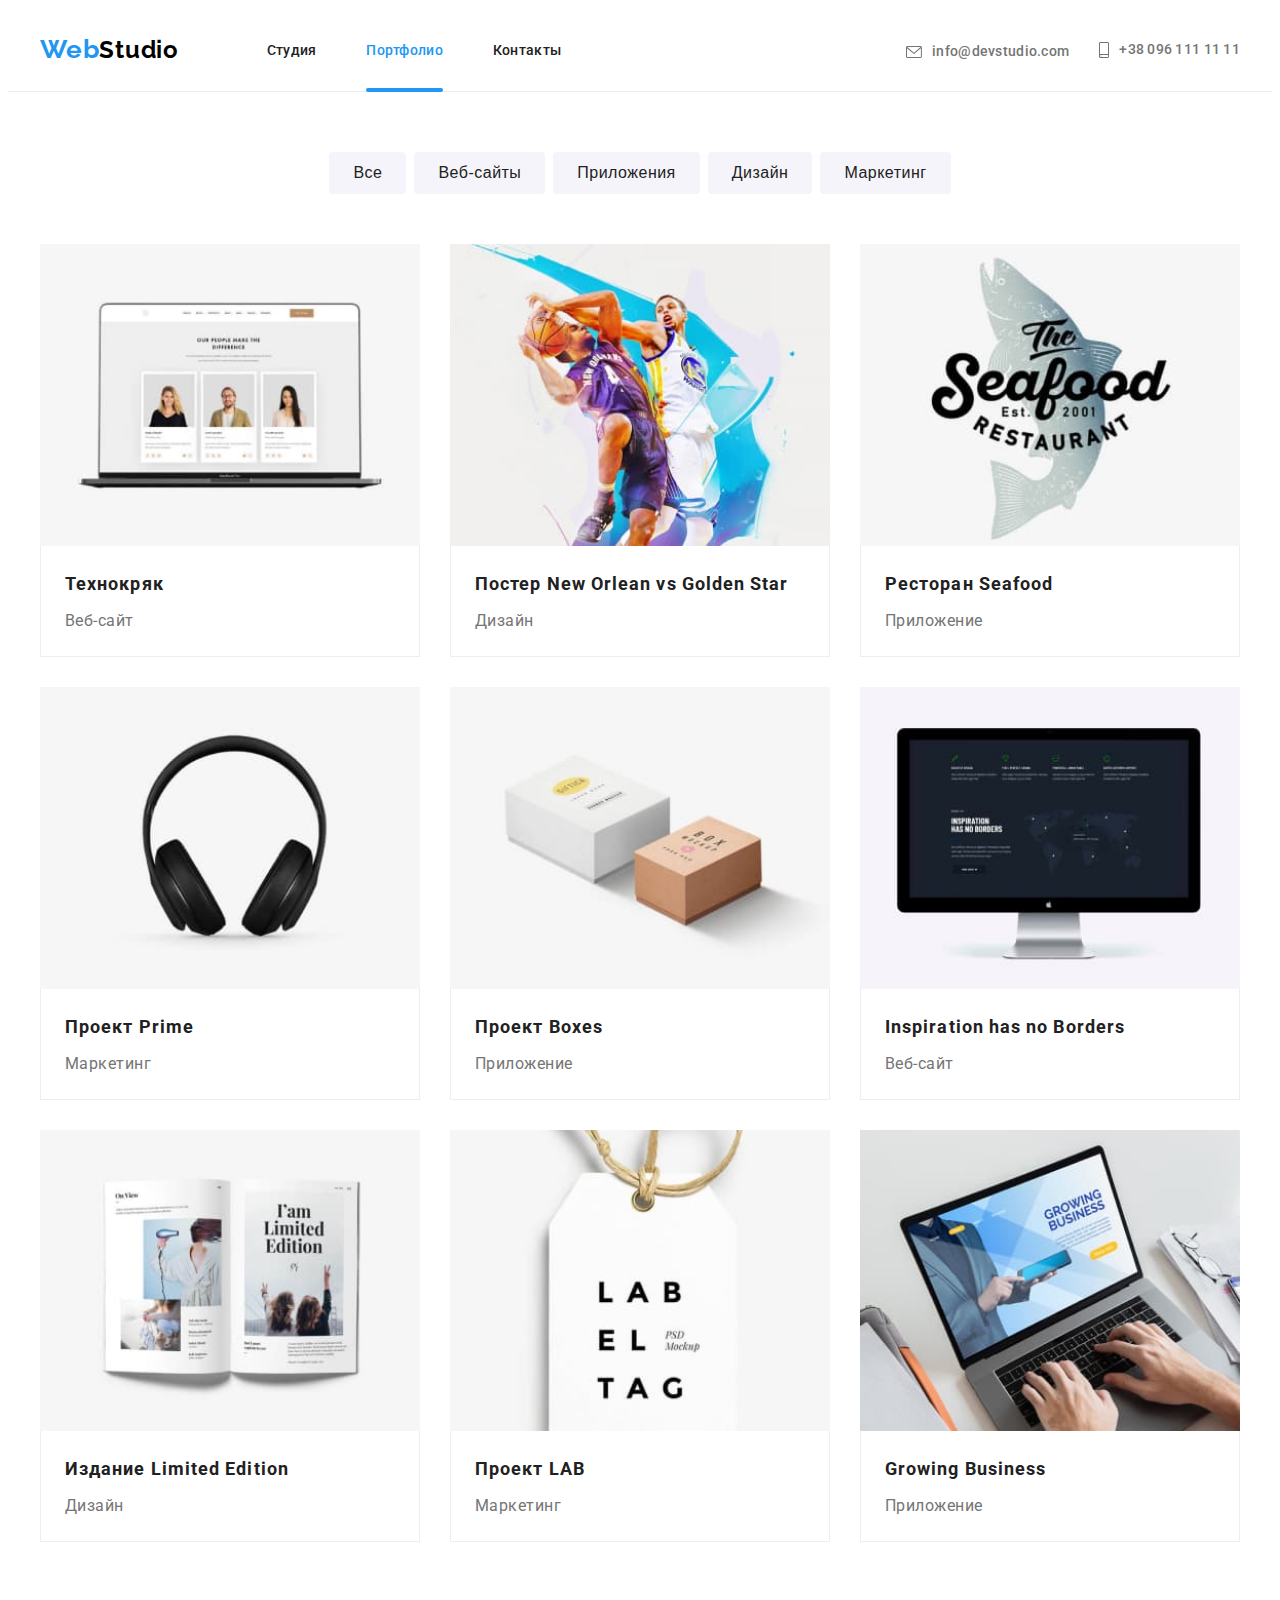
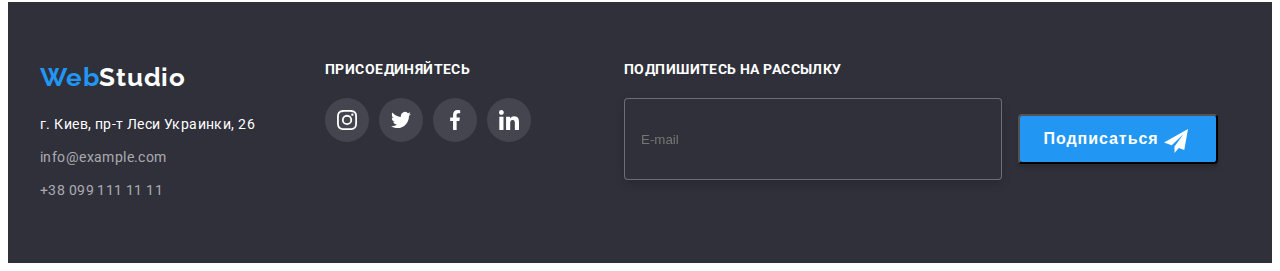
==== commit 8dc12838: "Errors_corrected" ====
--- a/portfolio.html
+++ b/portfolio.html
@@ -64,7 +64,7 @@
           </ul>
         </div>
       </div>
-      <div class="mobile-menu" data-menu>
+      <div class="mobile-menu is-hidden" data-menu>
         <button type="button" class="cross" data-menu-close>
           <svg width="19" height="19">
             <use href="./images/icon.svg#icon-Vector"></use>
@@ -101,18 +101,20 @@
           </li>
         </ul>
         <div class="mobile-soc">
-          <li class="list mobile-soc-string">
-            <a href="" class="mobile-soc-link link">Instagramm</a>
-          </li>
-          <li class="list mobile-soc-string">
-            <a href="" class="mobile-soc-link link">Twitter</a>
-          </li>
-          <li class="list mobile-soc-string">
-            <a href="" class="mobile-soc-link link">Facebook</a>
-          </li>
-          <li class="list mobile-soc-string">
-            <a href="" class="mobile-soc-link link">LinkedIn</a>
-          </li>
+          <ul>
+            <li class="list mobile-soc-string">
+              <a href="" class="mobile-soc-link link">Instagramm</a>
+            </li>
+            <li class="list mobile-soc-string">
+              <a href="" class="mobile-soc-link link">Twitter</a>
+            </li>
+            <li class="list mobile-soc-string">
+              <a href="" class="mobile-soc-link link">Facebook</a>
+            </li>
+            <li class="list mobile-soc-string">
+              <a href="" class="mobile-soc-link link">LinkedIn</a>
+            </li>
+          </ul>
         </div>
       </div>
     </header>
--- a/css/main.min.css
+++ b/css/main.min.css
@@ -1 +1 @@
-:root{--main-background-color: #ffffff;--main-text-color: #212121;--primary-text-color: #757575;--hover-text-color: #2196f3;--background-hero-color: #2f303a}p,h1,h2,h3,h4,h5,h6{margin:0}ul{margin:0;padding-left:0}img{display:block;max-width:100%;height:auto}body{font-family:"Roboto",sans-serif;color:var(--main-text-color);background-color:var(--main-background-color)}.list{list-style:none}.link{text-decoration:none}.visually-hidden{position:absolute;white-space:nowrap;width:1px;height:1px;overflow:hidden;border:0;padding:0;clip:rect(0 0 0 0);-webkit-clip-path:inset(50%);clip-path:inset(50%);margin:-1px}.container{width:100%;padding-left:15px;padding-right:15px;margin:0 auto}@media screen and (min-width: 480px){.container{width:480px}}@media screen and (min-width: 768px){.container{width:768px}}@media screen and (min-width: 1200px){.container{width:1200px}}.header-bg{background-color:var(--main-background-color);border-bottom:1px solid #ececec}.header-list{display:none}@media screen and (min-width: 768px){.header-list{display:flex;align-items:center;gap:50px;position:relative}}.mobile-list{align-items:center;gap:50px;margin-bottom:302px}.mobile-link{color:var(--main-text-color);font-weight:500;font-size:40px;line-height:1.175;text-align:center;letter-spacing:.02em}.mobile-menu{z-index:100;background-color:#fff;position:fixed;width:100%;height:796px;top:0;left:0;padding-left:40px;padding-top:48px}@media screen and (min-width: 768px){.mobile-menu{display:none}}.mobile-envelope{color:#757575;font-weight:500;font-size:24px;line-height:1.18;letter-spacing:.02em}@media screen and (min-width: 480px){.mobile-envelope{font-size:28px}}.mobile-smartphone{font-weight:500;font-size:24px;line-height:1.17;letter-spacing:.02em;color:#757575}.mobile-string:not(:last-child){margin-bottom:32px}.mobile-mail{margin-bottom:64px}.mobile-tel{margin-bottom:32px}.mobile-soc{display:flex}.mobile-soc-string{margin-right:6px}@media screen and (min-width: 480px){.mobile-soc-string{margin-right:10px}}.mobile-soc-link:last-child{padding-right:10px;border-right:1px solid rgba(33,33,33,.2)}.mobile-soc-link:first-child{padding-left:0}.mobile-soc-link{font-weight:500;font-size:12px;line-height:1.14;letter-spacing:.02em;color:#2196f3;padding-left:10px}@media screen and (min-width: 480px){.mobile-soc-link{font-size:18px;line-height:1.22}}.blue{font-family:"Raleway",sans-serif;font-weight:700;font-size:26px;line-height:1.19;letter-spacing:.03em;color:var(--hover-text-color)}.header-logo{display:block;font-family:"Raleway",sans-serif;font-weight:700;font-size:24px;line-height:1.17;letter-spacing:.03em;color:#000;margin-right:93px;padding-top:16px;padding-bottom:16px;align-items:center}@media screen and (min-width: 768px){.header-logo{padding-top:26px;padding-bottom:26px;margin-right:88px}}@media screen and (min-width: 768px){.header-link{font-weight:500;font-size:14px;line-height:1.14;letter-spacing:.02em;color:var(--main-text-color);transition:color 250ms cubic-bezier(0.4, 0, 0.2, 1)}.header-link:hover,.header-link:focus{color:var(--hover-text-color)}}.site-nav .current{color:var(--hover-text-color)}.site-nav{display:flex}.content-list{display:flex;margin-left:auto;align-items:baseline;justify-content:space-between}@media screen and (min-width: 768px){.content-list{display:block}}@media screen and (min-width: 768px)and (min-width: 1200px){.content-list{display:flex;gap:30px}}.content-box{display:none}@media screen and (min-width: 768px){.content-box{display:flex;flex-wrap:wrap;position:absolute;top:0px;right:0;transform:translate(-10%, 50%)}}@media screen and (min-width: 768px)and (min-width: 1200px){.content-box{transform:none;position:static}}@media screen and (min-width: 768px){.content-box-mail{margin-bottom:10px}}.mail{font-size:12px;line-height:1.17;letter-spacing:.02em;color:#757575;display:flex;align-items:center}@media screen and (min-width: 1200px){.mail{font-size:14px;line-height:1.14}}.mail-menu-text{color:var(--hover-text-color)}.envelope,.smartphone{display:inline-flex;fill:currentColor;margin-right:10px;transition:fill 250ms cubic-bezier(0.4, 0, 0.2, 1)}.mail:hover .envelope,.mail:focus .envelope,.mail:hover .smartphone,.mail:focus .smartphone{fill:var(--hover-text-color)}.mail:hover .envelope,.mail:focus .envelope,.mail:hover .smartphone,.mail:focus .smartphone{fill:var(--hover-text-color)}@media screen and (min-width: 768px){.current{position:relative}.current::after{content:"";display:block;height:4px;width:100%;background:#2196f3;border-radius:2px;position:absolute;bottom:-34px;left:0}}.burger{background-color:#fff;padding:0;border:0}.burger:focus{fill:var(--hover-text-color)}@media screen and (min-width: 768px){.burger{display:none}}.cross{background-color:#fff;padding:0;border:0;position:absolute;top:0;right:0;transform:translate(-100%, 100%)}.cross:focus{fill:var(--hover-text-color)}@media screen and (min-width: 768px){.cross{display:none}}.current-menu{color:var(--hover-text-color)}.hero{background-color:var(--background-hero-color);background-image:linear-gradient(rgba(47, 48, 58, 0.4), rgba(47, 48, 58, 0.4)),url(../images/hero-mobile-1x.jpg);background-size:cover;text-align:center;background-position:center;padding-top:118px;padding-bottom:118px;max-width:100%;margin:0 auto}@media(min-device-pixel-ratio: 2),(-webkit-min-device-pixel-ratio: 2),(min-resolution: 192dpi),(min-resolution: 2dppx){.hero{background-image:linear-gradient(rgba(47, 48, 58, 0.4), rgba(47, 48, 58, 0.4)),url(../images/hero-mobile-2x.jpg)}}@media screen and (min-width: 768px){.hero{background-image:linear-gradient(rgba(47, 48, 58, 0.4), rgba(47, 48, 58, 0.4)),url(../images/hero-tablet-1x.jpg)}}@media screen and (min-width: 768px)and (min-device-pixel-ratio: 2),screen and (min-width: 768px)and (-webkit-min-device-pixel-ratio: 2),screen and (min-width: 768px)and (min-resolution: 192dpi),screen and (min-width: 768px)and (min-resolution: 2dppx){.hero{background-image:linear-gradient(rgba(47, 48, 58, 0.4), rgba(47, 48, 58, 0.4)),url(../images/hero-tablet-2x.jpg)}}@media screen and (min-width: 1200px){.hero{padding-top:200px;padding-bottom:200px;max-width:1600px;background-image:linear-gradient(rgba(47, 48, 58, 0.4), rgba(47, 48, 58, 0.4)),url(../images/hero-desktop-1x.jpg)}}@media screen and (min-width: 1200px)and (min-device-pixel-ratio: 2),screen and (min-width: 1200px)and (-webkit-min-device-pixel-ratio: 2),screen and (min-width: 1200px)and (min-resolution: 192dpi),screen and (min-width: 1200px)and (min-resolution: 2dppx){.hero{background-image:linear-gradient(rgba(47, 48, 58, 0.4), rgba(47, 48, 58, 0.4)),url(../images/hero-desktop-2x.jpg)}}.hero__title{font-weight:900;font-size:26px;line-height:1.61;letter-spacing:.06em;text-transform:uppercase;color:var(--main-background-color);max-width:696px;margin-left:auto;margin-right:auto;margin-bottom:30px}@media screen and (min-width: 1200px){.hero__title{font-size:44px;line-height:1.36}}.hero__btn{font-family:inherit;font-weight:700;font-size:16px;line-height:1.88;letter-spacing:.06em;color:var(--main-background-color);cursor:pointer;background:var(--hover-text-color);padding:10px 32px;border-radius:4px;transition:color 250ms cubic-bezier(0.4, 0, 0.2, 1),background 250ms cubic-bezier(0.4, 0, 0.2, 1)}.hero__btn:hover,.hero__btn:focus{color:var(--hover-text-color);background:var(--main-background-color)}.features{padding:60px 0}@media screen and (min-width: 1200px){.features{padding:94px 0px}}.specification{display:flex;flex-wrap:wrap;gap:30px}@media screen and (min-width: 1200px){.specification{flex-wrap:nowrap}}.specification__thumb{display:flex;background:#f5f4fa;width:100%;height:120px;justify-content:center;align-items:center;border-radius:4px;margin-bottom:30px;text-align:center}.specification__title{font-weight:700;font-size:14px;line-height:1.14;letter-spacing:.03em;text-transform:uppercase;color:var(--main-text-color);margin-bottom:10px;text-align:center}@media screen and (min-width: 1200px){.specification__title{text-align:left}}.specification__text{font-size:14px;line-height:1.71;letter-spacing:.03em;color:var(--primary-text-color);max-width:100%}.features__box{width:100%}@media screen and (min-width: 768px){.features__box{width:calc((100% - 30px)/2)}}.work__title{font-weight:700;font-size:36px;line-height:1.16;letter-spacing:.03em;color:var(--main-text-color);margin-bottom:50px;text-align:center}.work{display:none}@media screen and (min-width: 1200px){.work{display:block;padding-bottom:94px}}.software-products{display:flex;gap:30px}.software-products__title{font-weight:700;font-size:14px;line-height:1.14px;justify-content:center;align-items:center;letter-spacing:.03em;text-transform:uppercase;color:var(--main-background-color);position:absolute;width:370px;height:70px;bottom:0;left:0;background:rgba(47,48,58,.8);display:flex}.software-products__thumb{position:relative}.team{background-color:#f5f4fa;padding-bottom:60px;padding-top:60px}@media screen and (min-width: 1200px){.team{padding-bottom:94px;padding-top:94px}}.team-box{background:var(--main-background-color);border-radius:0px 0px 4px 4px;box-shadow:0px 1px 3px rgba(0,0,0,.12),0px 1px 1px rgba(0,0,0,.14),0px 2px 1px rgba(0,0,0,.2)}@media screen and (min-width: 768px){.team-box{width:calc((100% - 30px)/2)}}.team-title{font-weight:700;font-size:28px;line-height:1.18;letter-spacing:.03em;color:var(--main-text-color);margin-bottom:30px;text-align:center}@media screen and (min-width: 1200px){.team-title{font-size:36px;line-height:1.17;margin-bottom:50px}}.team-name{font-weight:500;font-size:16px;line-height:1.18;letter-spacing:.03em;color:var(--main-text-color);padding-top:30px;margin-bottom:10px;text-align:center}.team-profession{font-size:16px;line-height:1.18;letter-spacing:.03em;color:var(--primary-text-color);margin-bottom:16px;text-align:center}.team-soc{display:flex;justify-content:center;gap:10px;padding-bottom:24px}@media screen and (min-width: 1200px){.team-soc{padding-bottom:30px}}.team-soc-link{width:44px;height:44px;border-radius:50%;background-color:var(--main-background-color);display:flex;align-items:center;justify-content:center;transition:background-color 250ms cubic-bezier(0.4, 0, 0.2, 1)}.team-soc-link:hover,.team-soc-link:focus{background-color:var(--hover-text-color)}.team-content{display:flex;flex-wrap:wrap;gap:30px;justify-content:space-between}@media screen and (min-width: 1200px){.team-content{flex-wrap:nowrap}}.team-soc-icon{fill:#afb1b8;transition:fill 250ms cubic-bezier(0.4, 0, 0.2, 1)}.team-soc-link:hover .team-soc-icon,.team-soc-link:focus .team-soc-icon{fill:var(--main-background-color)}.clients{padding-top:60px;padding-bottom:60px}@media screen and (min-width: 1200px){.clients{padding-top:94px;padding-bottom:94px}}.clients__title{font-weight:700;font-size:28px;line-height:1.18;text-align:center;letter-spacing:.03em;color:var(--main-text-color);margin-bottom:30px}@media screen and (min-width: 1200px){.clients__title{font-size:36px;line-height:1.17;margin-bottom:50px}}.clients__content{display:flex;flex-wrap:wrap;gap:30px;justify-content:space-between}@media screen and (min-width: 1200px){.clients__content{flex-wrap:nowrap}}.clients__link{display:flex;height:92px;border:1px solid #afb1b8;border-radius:4px;display:flex;justify-content:center;align-items:center;transition:border-color 250ms cubic-bezier(0.4, 0, 0.2, 1)}.clients__link:hover,.clients__link:focus{border-color:var(--hover-text-color)}.clients__image{fill:#afb1b8;transition:fill 250ms cubic-bezier(0.4, 0, 0.2, 1)}.clients__link:hover .clients__image,.clients__link:focus .clients__image{fill:var(--hover-text-color)}.clients__box{width:calc((100% - 30px)/2)}@media screen and (min-width: 768px){.clients__box{width:calc((100% - 60px)/3)}}.footer{background-color:var(--background-hero-color);padding-bottom:60px;padding-top:60px}.footer-link{font-family:"Raleway";font-weight:700;font-size:24px;line-height:1.17;letter-spacing:.03em;color:var(--main-background-color);display:inline-block;margin-bottom:20px}@media screen and (min-width: 1200px){.footer-link{font-size:26px;line-height:1.19}}.footer-address{color:var(--main-background-color)}.address-box{text-align:center;margin-bottom:60px}@media screen and (min-width: 768px){.address-box{margin-right:165px;text-align:left}}@media screen and (min-width: 1200px){.address-box{margin-right:70px;margin-bottom:0}}@media screen and (min-width: 768px){.footer-box{display:flex;flex-wrap:wrap;justify-content:center}}@media screen and (min-width: 1200px){.footer-box{flex-wrap:nowrap;justify-content:start}}.welcome-list{display:flex;gap:10px;justify-content:center}.welcome-box{text-align:center;margin-bottom:60px}@media screen and (min-width: 1200px){.welcome-box{text-align:left;margin-right:93px;margin-bottom:0}}.contact{margin-bottom:8px}.contact:nth-child(3){margin-bottom:0px}@media screen and (min-width: 1200px){.contact{margin-bottom:9px}}.footer-mail,.footer-tel{font-weight:400;font-style:normal;font-size:14px;line-height:1.71;letter-spacing:.03em;color:rgba(255,255,255,.6)}.adress{font-weight:400;font-size:14px;line-height:1.71;letter-spacing:.03em;color:var(--main-background-color);font-style:normal}.welcome-title{color:var(--main-background-color);font-weight:700;font-size:14px;line-height:1.14;letter-spacing:.03em;text-transform:uppercase;margin-bottom:20px}.welcome-soc-link{width:44px;height:44px;border-radius:50%;background:rgba(255,255,255,.1);display:flex;align-items:center;justify-content:center;transition:background-color 250ms cubic-bezier(0.4, 0, 0.2, 1)}.welcome-soc-link:hover,.welcome-soc-link:focus{background-color:var(--hover-text-color)}.welcome-soc-icon{fill:var(--main-background-color)}.distribution-input{width:100%;height:50px;border:1px solid rgba(255,255,255,.3);filter:drop-shadow(0px 4px 4px rgba(0, 0, 0, 0.15));border-radius:4px;margin-bottom:20px;padding-top:15px;padding-left:16px;padding-bottom:15px;background-color:var(--background-hero-color);color:var(--primary-text-color)}@media screen and (min-width: 1200px){.distribution-input{width:358px;margin-right:12px;margin-bottom:0}}.distribution-button{position:relative;width:200px;height:50px;box-shadow:0px 4px 4px rgba(0,0,0,.15);border-radius:4px;background:var(--hover-text-color);font-weight:700;font-size:16px;line-height:1.88;letter-spacing:.06em;color:var(--main-background-color);cursor:pointer;padding-right:40px}.plane-soc-icon{display:flex;position:absolute;top:0;right:0;transform:translate(-28px, 13px)}.welcome__thumb{text-align:center}@media screen and (min-width: 1200px){.welcome__thumb{text-align:left}}.filter-btn{font-weight:500;font-size:16px;line-height:1.62;letter-spacing:.03em;color:var(--main-text-color);background:#f5f4fa;cursor:pointer;padding:6px 22px;border-radius:4px;border-color:rgba(0,0,0,0);transition:color 250ms cubic-bezier(0.4, 0, 0.2, 1),background 250ms cubic-bezier(0.4, 0, 0.2, 1),box-shadow 250ms cubic-bezier(0.4, 0, 0.2, 1)}.filter-btn:hover,.filter-btn:focus{color:var(--main-background-color);background:var(--hover-text-color);box-shadow:0px 3px 1px rgba(0,0,0,.1),0px 1px 2px rgba(0,0,0,.08),0px 2px 2px rgba(0,0,0,.12)}.portfolio{padding-top:60px;padding-bottom:60px}.portfolio-image-title{font-weight:700;font-size:18px;line-height:2;letter-spacing:.06em;color:var(--main-text-color);margin-bottom:4px}.portfolio-image-name{font-size:16px;line-height:1.87;letter-spacing:.03em;color:var(--primary-text-color)}.portfolio-box{padding:20px 24px;border-right:1px solid #eee;border-bottom:1px solid #eee;border-left:1px solid #eee;transition:background 250ms cubic-bezier(0.4, 0, 0.2, 1),border 250ms cubic-bezier(0.4, 0, 0.2, 1),box-shadow 250ms cubic-bezier(0.4, 0, 0.2, 1)}.portfolio-box:hover,.portfolio-box:focus{background:#fff;border:1px solid #eee;box-shadow:0px 1px 1px rgba(0,0,0,.12),0px 4px 4px rgba(0,0,0,.06),1px 4px 6px rgba(0,0,0,.16)}.button-block{margin-bottom:40px;display:flex;flex-wrap:wrap;justify-content:left;gap:8px}@media screen and (min-width: 768px){.button-block{margin-bottom:30px}}@media screen and (min-width: 768px)and (min-width: 1200px){.button-block{justify-content:center}}.filter-block{display:flex;flex-wrap:wrap;gap:30px}.filter-cards{position:relative}@media screen and (min-width: 768px){.filter-cards{width:calc((100% - 30px)/2)}}@media screen and (min-width: 1200px){.filter-cards{width:calc((100% - 60px)/3)}}.portfolio-link{display:block;transition:box-shadow 250ms cubic-bezier(0.4, 0, 0.2, 1);overflow:hidden}.portfolio-link:hover,.portfolio-link:focus{box-shadow:0px 1px 1px rgba(0,0,0,.12),0px 4px 4px rgba(0,0,0,.06),1px 4px 6px rgba(0,0,0,.16)}.portfolio-popup-text{position:absolute;max-width:100%;height:100%;font-size:18px;line-height:1.56;letter-spacing:.03em;color:var(--main-background-color);background-color:var(--hover-text-color);top:0;left:0;padding:77px 24px;transform:translateY(100%);transition:transform 250ms cubic-bezier(0.4, 0, 0.2, 1)}.portfolio-link:hover .portfolio-popup-text,.portfolio-link:focus .portfolio-popup-text{transform:translateY(0)}.portfolio-wrap{position:relative;overflow:hidden}.backdrop{width:100%;height:100%;position:fixed;top:0;background:rgba(0,0,0,.2);transition:opacity 250ms cubic-bezier(0.4, 0, 0.2, 1),visibility 250ms cubic-bezier(0.4, 0, 0.2, 1)}.button-modal{position:absolute;border:1px solid rgba(0,0,0,.1);border-radius:50%;top:0;right:0;transform:translate(-8px, 8px);background-color:var(--main-background-color);cursor:pointer}.button-modal:hover,.button-modal:focus{fill:var(--hover-text-color)}.modal{position:absolute;width:320px;height:609px;border-radius:4px;background-color:var(--main-background-color);top:50%;left:50%;transform:translate(-50%, -50%);box-shadow:0px 1px 3px rgba(0,0,0,.12),0px 1px 1px rgba(0,0,0,.14),0px 2px 1px rgba(0,0,0,.2);transform:translate(-50%, -50%),scale(1);transition:transform 250ms cubic-bezier(0.4, 0, 0.2, 1);padding:40px}@media screen and (min-width: 480px){.modal{width:450px}}@media screen and (min-width: 1200px){.modal{width:528px;height:581px}}.is-hidden{opacity:0;visibility:hidden;pointer-events:none}.backdrop.is-hidden .modal{transform:translate(-50%, -50%),scale(0)}.modal-title{display:inline-block;font-weight:700;font-size:20px;line-height:1.5;text-align:center;letter-spacing:.03em;color:var(--main-text-color);margin-bottom:12px}@media screen and (min-width: 1200px){.modal-title{line-height:1.15}}.modal-comments{display:block;width:100%;height:120px;border:1px solid rgba(33,33,33,.2);border-radius:4px;resize:none;padding:12px 16px}.modal-comments:focus{outline-color:var(--hover-text-color)}.input-box{position:relative}.input-icon{position:absolute;top:50%;left:12px;transform:translateY(-50%)}.input-string:focus+.input-icon{fill:var(--hover-text-color)}.input-string{padding-left:42px;width:100%;border:1px solid rgba(33,33,33,.2);border-radius:4px;height:40px}.input-string:focus{outline-color:var(--hover-text-color)}.link-check{padding-left:5px;font-size:12px;line-height:1.17;letter-spacing:.03em;color:var(--hover-text-color)}.policy-check{display:flex;font-size:12px;line-height:1.17;letter-spacing:.03em;color:var(--primary-text-color);margin-bottom:30px;align-items:center;justify-content:left}@media screen and (min-width: 1200px){.policy-check{font-size:14px;line-height:1.71;justify-content:center}}.check-position{display:flex}.label-input{margin-bottom:4px;display:block;font-size:12px;line-height:1.17;letter-spacing:.01em;color:var(--primary-text-color)}.modal-form-field{margin-bottom:10px}.modal-form-comments{margin-bottom:20px}.check-box{display:block;position:absolute;width:1px;height:1px;overflow:hidden;border:0;padding:0;clip:rect(0 0 0 0);-webkit-clip-path:inset(50%);clip-path:inset(50%);transition:fill 250ms cubic-bezier(0.4, 0, 0.2, 1),opacity 250ms cubic-bezier(0.4, 0, 0.2, 1)}.check-icon{position:absolute;display:flex;justify-content:center;opacity:0}.check-box:checked+.policy-check span .check-icon{opacity:1;fill:var(--hover-text-color)}.rectangle-icon{position:relative;margin-right:8px}.check-box:checked+.policy-check span .rectangle-icon{opacity:0}.modal-btn{width:200px;height:50px;border-width:0;font-family:inherit;font-weight:700;font-size:16px;line-height:1.88;letter-spacing:.06em;transform:translateX(85px);color:var(--main-background-color);cursor:pointer;background:var(--hover-text-color);padding:10px 55px;border-radius:4px;transition:color 250ms cubic-bezier(0.4, 0, 0.2, 1),background 250ms cubic-bezier(0.4, 0, 0.2, 1),box-shadow 250ms cubic-bezier(0.4, 0, 0.2, 1)}.modal-btn:hover,.modal-btn:focus{box-shadow:0px 4px 4px rgba(0,0,0,.15)}@media screen and (min-width: 480px){.modal-btn{transform:translateX(22px)}}@media screen and (min-width: 1200px){.modal-btn{transform:translateX(124px)}}/*# sourceMappingURL=main.min.css.map */+:root{--main-background-color: #ffffff;--main-text-color: #212121;--primary-text-color: #757575;--hover-text-color: #2196f3;--background-hero-color: #2f303a}p,h1,h2,h3,h4,h5,h6{margin:0}ul{margin:0;padding-left:0}img{display:block;max-width:100%;height:auto}body{font-family:"Roboto",sans-serif;color:var(--main-text-color);background-color:var(--main-background-color)}.list{list-style:none}.link{text-decoration:none}.visually-hidden{position:absolute;white-space:nowrap;width:1px;height:1px;overflow:hidden;border:0;padding:0;clip:rect(0 0 0 0);-webkit-clip-path:inset(50%);clip-path:inset(50%);margin:-1px}.container{width:100%;padding-left:15px;padding-right:15px;margin:0 auto}@media screen and (min-width: 480px){.container{width:480px}}@media screen and (min-width: 768px){.container{width:768px}}@media screen and (min-width: 1200px){.container{width:1200px}}.header-bg{background-color:var(--main-background-color);border-bottom:1px solid #ececec}.header-list{display:none}@media screen and (min-width: 768px){.header-list{display:flex;align-items:center;gap:50px;position:relative}}.mobile-list{align-items:center;gap:50px;margin-bottom:302px}.mobile-link{color:var(--main-text-color);font-weight:500;font-size:40px;line-height:1.175;text-align:center;letter-spacing:.02em}.mobile-menu{z-index:100;background-color:#fff;position:fixed;width:100%;height:796px;top:0;left:0;padding-left:40px;padding-top:48px;transition:opacity 250ms cubic-bezier(0.4, 0, 0.2, 1),visibility 250ms cubic-bezier(0.4, 0, 0.2, 1)}@media screen and (min-width: 768px){.mobile-menu{display:none}}.mobile-envelope{color:#757575;font-weight:500;font-size:24px;line-height:1.18;letter-spacing:.02em}@media screen and (min-width: 480px){.mobile-envelope{font-size:28px}}.mobile-smartphone{font-weight:500;font-size:24px;line-height:1.17;letter-spacing:.02em;color:#757575}.mobile-string:not(:last-child){margin-bottom:32px}.mobile-mail{margin-bottom:64px}.mobile-tel{margin-bottom:32px}.mobile-soc{display:flex}.mobile-soc-string{margin-right:6px}@media screen and (min-width: 480px){.mobile-soc-string{margin-right:10px}}.mobile-soc-link:last-child{padding-right:10px;border-right:1px solid rgba(33,33,33,.2)}.mobile-soc-link:first-child{padding-left:0}.mobile-soc-link{font-weight:500;font-size:12px;line-height:1.14;letter-spacing:.02em;color:#2196f3;padding-left:10px}@media screen and (min-width: 480px){.mobile-soc-link{font-size:18px;line-height:1.22}}.blue{font-family:"Raleway",sans-serif;font-weight:700;font-size:26px;line-height:1.19;letter-spacing:.03em;color:var(--hover-text-color)}.header-logo{display:block;font-family:"Raleway",sans-serif;font-weight:700;font-size:24px;line-height:1.17;letter-spacing:.03em;color:#000;margin-right:93px;padding-top:16px;padding-bottom:16px;align-items:center}@media screen and (min-width: 768px){.header-logo{padding-top:26px;padding-bottom:26px;margin-right:88px}}@media screen and (min-width: 768px){.header-link{font-weight:500;font-size:14px;line-height:1.14;letter-spacing:.02em;color:var(--main-text-color);transition:color 250ms cubic-bezier(0.4, 0, 0.2, 1)}.header-link:hover,.header-link:focus{color:var(--hover-text-color)}}.site-nav .current{color:var(--hover-text-color)}.site-nav{display:flex}.content-list{display:flex;margin-left:auto;align-items:baseline;justify-content:space-between}@media screen and (min-width: 768px){.content-list{display:block}}@media screen and (min-width: 768px)and (min-width: 1200px){.content-list{display:flex;gap:30px}}.content-box{display:none}@media screen and (min-width: 768px){.content-box{display:flex;flex-wrap:wrap;position:absolute;top:0px;right:0;transform:translate(-10%, 50%)}}@media screen and (min-width: 768px)and (min-width: 1200px){.content-box{transform:none;position:static}}@media screen and (min-width: 768px){.content-box-mail{margin-bottom:10px}}.mail{font-size:12px;line-height:1.17;letter-spacing:.02em;color:#757575;display:flex;align-items:center}@media screen and (min-width: 1200px){.mail{font-size:14px;line-height:1.14}}.mail-menu-text{color:var(--hover-text-color)}.envelope,.smartphone{display:inline-flex;fill:currentColor;margin-right:10px;transition:fill 250ms cubic-bezier(0.4, 0, 0.2, 1)}.mail:hover .envelope,.mail:focus .envelope,.mail:hover .smartphone,.mail:focus .smartphone{fill:var(--hover-text-color)}.mail:hover .envelope,.mail:focus .envelope,.mail:hover .smartphone,.mail:focus .smartphone{fill:var(--hover-text-color)}@media screen and (min-width: 768px){.current{position:relative}.current::after{content:"";display:block;height:4px;width:100%;background:#2196f3;border-radius:2px;position:absolute;bottom:-34px;left:0}}.burger{background-color:#fff;padding:0;border:0;transition:fill 250ms cubic-bezier(0.4, 0, 0.2, 1)}.burger:focus{fill:var(--hover-text-color)}@media screen and (min-width: 768px){.burger{display:none}}.cross{background-color:#fff;padding:0;border:0;position:absolute;top:0;right:0;transform:translate(-100%, 100%);transition:fill 250ms cubic-bezier(0.4, 0, 0.2, 1)}.cross:focus{fill:var(--hover-text-color)}@media screen and (min-width: 768px){.cross{display:none}}.current-menu{color:var(--hover-text-color)}.hero{background-color:var(--background-hero-color);background-image:linear-gradient(rgba(47, 48, 58, 0.4), rgba(47, 48, 58, 0.4)),url(../images/hero-mobile-1x.jpg);background-size:cover;text-align:center;background-position:center;padding-top:118px;padding-bottom:118px;max-width:100%;margin:0 auto}@media(min-device-pixel-ratio: 2),(-webkit-min-device-pixel-ratio: 2),(min-resolution: 192dpi),(min-resolution: 2dppx){.hero{background-image:linear-gradient(rgba(47, 48, 58, 0.4), rgba(47, 48, 58, 0.4)),url(../images/hero-mobile-2x.jpg)}}@media screen and (min-width: 768px){.hero{background-image:linear-gradient(rgba(47, 48, 58, 0.4), rgba(47, 48, 58, 0.4)),url(../images/hero-tablet-1x.jpg)}}@media screen and (min-width: 768px)and (min-device-pixel-ratio: 2),screen and (min-width: 768px)and (-webkit-min-device-pixel-ratio: 2),screen and (min-width: 768px)and (min-resolution: 192dpi),screen and (min-width: 768px)and (min-resolution: 2dppx){.hero{background-image:linear-gradient(rgba(47, 48, 58, 0.4), rgba(47, 48, 58, 0.4)),url(../images/hero-tablet-2x.jpg)}}@media screen and (min-width: 1200px){.hero{padding-top:200px;padding-bottom:200px;max-width:1600px;background-image:linear-gradient(rgba(47, 48, 58, 0.4), rgba(47, 48, 58, 0.4)),url(../images/hero-desktop-1x.jpg)}}@media screen and (min-width: 1200px)and (min-device-pixel-ratio: 2),screen and (min-width: 1200px)and (-webkit-min-device-pixel-ratio: 2),screen and (min-width: 1200px)and (min-resolution: 192dpi),screen and (min-width: 1200px)and (min-resolution: 2dppx){.hero{background-image:linear-gradient(rgba(47, 48, 58, 0.4), rgba(47, 48, 58, 0.4)),url(../images/hero-desktop-2x.jpg)}}.hero__title{font-weight:900;font-size:26px;line-height:1.61;letter-spacing:.06em;text-transform:uppercase;color:var(--main-background-color);max-width:696px;margin-left:auto;margin-right:auto;margin-bottom:30px}@media screen and (min-width: 1200px){.hero__title{font-size:44px;line-height:1.36}}.hero__btn{font-family:inherit;font-weight:700;font-size:16px;line-height:1.88;letter-spacing:.06em;color:var(--main-background-color);cursor:pointer;background:var(--hover-text-color);padding:10px 32px;border-radius:4px;transition:color 250ms cubic-bezier(0.4, 0, 0.2, 1),background 250ms cubic-bezier(0.4, 0, 0.2, 1)}.hero__btn:hover,.hero__btn:focus{color:var(--hover-text-color);background:var(--main-background-color)}.features{padding:60px 0}@media screen and (min-width: 1200px){.features{padding:94px 0px}}.specification{display:flex;flex-wrap:wrap;gap:30px}@media screen and (min-width: 1200px){.specification{flex-wrap:nowrap}}.specification__thumb{display:flex;background:#f5f4fa;width:100%;height:120px;justify-content:center;align-items:center;border-radius:4px;margin-bottom:30px;text-align:center}.specification__title{font-weight:700;font-size:14px;line-height:1.14;letter-spacing:.03em;text-transform:uppercase;color:var(--main-text-color);margin-bottom:10px;text-align:center}@media screen and (min-width: 768px){.specification__title{text-align:left}}.specification__text{font-size:14px;line-height:1.71;letter-spacing:.03em;color:var(--primary-text-color);max-width:100%}.features__box{width:100%}@media screen and (min-width: 768px){.features__box{width:calc((100% - 30px)/2)}}.work__title{font-weight:700;font-size:36px;line-height:1.16;letter-spacing:.03em;color:var(--main-text-color);margin-bottom:50px;text-align:center}.work{display:none}@media screen and (min-width: 1200px){.work{display:block;padding-bottom:94px}}.software-products{display:flex;gap:30px}.software-products__title{font-weight:700;font-size:14px;line-height:1.14px;justify-content:center;align-items:center;letter-spacing:.03em;text-transform:uppercase;color:var(--main-background-color);position:absolute;width:370px;height:70px;bottom:0;left:0;background:rgba(47,48,58,.8);display:flex}.software-products__thumb{position:relative}.team{background-color:#f5f4fa;padding-bottom:60px;padding-top:60px}@media screen and (min-width: 1200px){.team{padding-bottom:94px;padding-top:94px}}.team-box{background:var(--main-background-color);border-radius:0px 0px 4px 4px;box-shadow:0px 1px 3px rgba(0,0,0,.12),0px 1px 1px rgba(0,0,0,.14),0px 2px 1px rgba(0,0,0,.2)}@media screen and (min-width: 768px){.team-box{width:calc((100% - 30px)/2)}}.team-title{font-weight:700;font-size:28px;line-height:1.18;letter-spacing:.03em;color:var(--main-text-color);margin-bottom:30px;text-align:center}@media screen and (min-width: 1200px){.team-title{font-size:36px;line-height:1.17;margin-bottom:50px}}.team-name{font-weight:500;font-size:16px;line-height:1.18;letter-spacing:.03em;color:var(--main-text-color);padding-top:30px;margin-bottom:10px;text-align:center}.team-profession{font-size:16px;line-height:1.18;letter-spacing:.03em;color:var(--primary-text-color);margin-bottom:16px;text-align:center}.team-soc{display:flex;justify-content:center;gap:10px;padding-bottom:24px}@media screen and (min-width: 1200px){.team-soc{padding-bottom:30px}}.team-soc-link{width:44px;height:44px;border-radius:50%;background-color:var(--main-background-color);display:flex;align-items:center;justify-content:center;transition:background-color 250ms cubic-bezier(0.4, 0, 0.2, 1)}.team-soc-link:hover,.team-soc-link:focus{background-color:var(--hover-text-color)}.team-content{display:flex;flex-wrap:wrap;gap:30px;justify-content:space-between}@media screen and (min-width: 1200px){.team-content{flex-wrap:nowrap}}.team-soc-icon{fill:#afb1b8;transition:fill 250ms cubic-bezier(0.4, 0, 0.2, 1)}.team-soc-link:hover .team-soc-icon,.team-soc-link:focus .team-soc-icon{fill:var(--main-background-color)}.clients{padding-top:60px;padding-bottom:60px}@media screen and (min-width: 1200px){.clients{padding-top:94px;padding-bottom:94px}}.clients__title{font-weight:700;font-size:28px;line-height:1.18;text-align:center;letter-spacing:.03em;color:var(--main-text-color);margin-bottom:30px}@media screen and (min-width: 1200px){.clients__title{font-size:36px;line-height:1.17;margin-bottom:50px}}.clients__content{display:flex;flex-wrap:wrap;gap:30px;justify-content:space-between}@media screen and (min-width: 1200px){.clients__content{flex-wrap:nowrap}}.clients__link{display:flex;height:92px;border:1px solid #afb1b8;border-radius:4px;display:flex;justify-content:center;align-items:center;transition:border-color 250ms cubic-bezier(0.4, 0, 0.2, 1)}.clients__link:hover,.clients__link:focus{border-color:var(--hover-text-color)}.clients__image{fill:#afb1b8;transition:fill 250ms cubic-bezier(0.4, 0, 0.2, 1)}.clients__link:hover .clients__image,.clients__link:focus .clients__image{fill:var(--hover-text-color)}.clients__box{width:calc((100% - 30px)/2)}@media screen and (min-width: 768px){.clients__box{width:calc((100% - 60px)/3)}}.footer{background-color:var(--background-hero-color);padding-bottom:60px;padding-top:60px}.footer-link{font-family:"Raleway";font-weight:700;font-size:24px;line-height:1.17;letter-spacing:.03em;color:var(--main-background-color);display:inline-block;margin-bottom:20px}@media screen and (min-width: 1200px){.footer-link{font-size:26px;line-height:1.19}}.footer-address{color:var(--main-background-color)}.address-box{text-align:center;margin-bottom:60px}@media screen and (min-width: 768px){.address-box{margin-right:165px;text-align:left}}@media screen and (min-width: 1200px){.address-box{margin-right:70px;margin-bottom:0}}@media screen and (min-width: 768px){.footer-box{display:flex;flex-wrap:wrap;justify-content:center}}@media screen and (min-width: 1200px){.footer-box{flex-wrap:nowrap;justify-content:start}}.welcome-list{display:flex;gap:10px;justify-content:center}.welcome-box{text-align:center;margin-bottom:60px}@media screen and (min-width: 1200px){.welcome-box{text-align:left;margin-right:93px;margin-bottom:0}}.contact{margin-bottom:8px}.contact:nth-child(3){margin-bottom:0px}@media screen and (min-width: 1200px){.contact{margin-bottom:9px}}.footer-mail,.footer-tel{font-weight:400;font-style:normal;font-size:14px;line-height:1.71;letter-spacing:.03em;color:rgba(255,255,255,.6)}.adress{font-weight:400;font-size:14px;line-height:1.71;letter-spacing:.03em;color:var(--main-background-color);font-style:normal}.welcome-title{color:var(--main-background-color);font-weight:700;font-size:14px;line-height:1.14;letter-spacing:.03em;text-transform:uppercase;margin-bottom:20px}.welcome-soc-link{width:44px;height:44px;border-radius:50%;background:rgba(255,255,255,.1);display:flex;align-items:center;justify-content:center;transition:background-color 250ms cubic-bezier(0.4, 0, 0.2, 1)}.welcome-soc-link:hover,.welcome-soc-link:focus{background-color:var(--hover-text-color)}.welcome-soc-icon{fill:var(--main-background-color)}.distribution-input{width:100%;height:50px;border:1px solid rgba(255,255,255,.3);filter:drop-shadow(0px 4px 4px rgba(0, 0, 0, 0.15));border-radius:4px;margin-bottom:20px;padding-top:15px;padding-left:16px;padding-bottom:15px;background-color:var(--background-hero-color);color:var(--primary-text-color)}@media screen and (min-width: 1200px){.distribution-input{width:358px;margin-right:12px;margin-bottom:0}}.distribution-button{position:relative;width:200px;height:50px;box-shadow:0px 4px 4px rgba(0,0,0,.15);border-radius:4px;background:var(--hover-text-color);font-weight:700;font-size:16px;line-height:1.88;letter-spacing:.06em;color:var(--main-background-color);cursor:pointer;padding-right:40px}.plane-soc-icon{display:flex;position:absolute;top:0;right:0;transform:translate(-28px, 13px)}.welcome__thumb{text-align:center}@media screen and (min-width: 1200px){.welcome__thumb{text-align:left}}.filter-btn{font-weight:500;font-size:16px;line-height:1.62;letter-spacing:.03em;color:var(--main-text-color);background:#f5f4fa;cursor:pointer;padding:6px 22px;border-radius:4px;border-color:rgba(0,0,0,0);transition:color 250ms cubic-bezier(0.4, 0, 0.2, 1),background 250ms cubic-bezier(0.4, 0, 0.2, 1),box-shadow 250ms cubic-bezier(0.4, 0, 0.2, 1)}.filter-btn:hover,.filter-btn:focus{color:var(--main-background-color);background:var(--hover-text-color);box-shadow:0px 3px 1px rgba(0,0,0,.1),0px 1px 2px rgba(0,0,0,.08),0px 2px 2px rgba(0,0,0,.12)}.portfolio{padding-top:60px;padding-bottom:60px}.portfolio-image-title{font-weight:700;font-size:18px;line-height:2;letter-spacing:.06em;color:var(--main-text-color);margin-bottom:4px}.portfolio-image-name{font-size:16px;line-height:1.87;letter-spacing:.03em;color:var(--primary-text-color)}.portfolio-box{padding:20px 24px;border-right:1px solid #eee;border-bottom:1px solid #eee;border-left:1px solid #eee;transition:background 250ms cubic-bezier(0.4, 0, 0.2, 1),border 250ms cubic-bezier(0.4, 0, 0.2, 1),box-shadow 250ms cubic-bezier(0.4, 0, 0.2, 1)}.portfolio-box:hover,.portfolio-box:focus{background:#fff;border:1px solid #eee;box-shadow:0px 1px 1px rgba(0,0,0,.12),0px 4px 4px rgba(0,0,0,.06),1px 4px 6px rgba(0,0,0,.16)}.button-block{margin-bottom:40px;display:flex;flex-wrap:wrap;justify-content:left;gap:8px}@media screen and (min-width: 768px){.button-block{margin-bottom:30px;justify-content:center}}@media screen and (min-width: 768px)and (min-width: 1200px){.button-block{margin-bottom:50px}}.filter-block{display:flex;flex-wrap:wrap;gap:30px}.filter-cards{position:relative}@media screen and (min-width: 768px){.filter-cards{width:calc((100% - 30px)/2)}}@media screen and (min-width: 1200px){.filter-cards{width:calc((100% - 60px)/3)}}.portfolio-link{display:block;transition:box-shadow 250ms cubic-bezier(0.4, 0, 0.2, 1);overflow:hidden}.portfolio-link:hover,.portfolio-link:focus{box-shadow:0px 1px 1px rgba(0,0,0,.12),0px 4px 4px rgba(0,0,0,.06),1px 4px 6px rgba(0,0,0,.16)}.portfolio-popup-text{position:absolute;max-width:100%;height:100%;font-size:18px;line-height:1.56;letter-spacing:.03em;color:var(--main-background-color);background-color:var(--hover-text-color);top:0;left:0;padding:77px 24px;transform:translateY(101%);transition:transform 250ms cubic-bezier(0.4, 0, 0.2, 1)}.portfolio-link:hover .portfolio-popup-text,.portfolio-link:focus .portfolio-popup-text{transform:translateY(0)}.portfolio-wrap{position:relative;overflow:hidden}.backdrop{width:100%;height:100%;position:fixed;top:0;background:rgba(0,0,0,.2);transition:opacity 250ms cubic-bezier(0.4, 0, 0.2, 1),visibility 250ms cubic-bezier(0.4, 0, 0.2, 1)}.button-modal{position:absolute;border:1px solid rgba(0,0,0,.1);border-radius:50%;top:0;right:0;transform:translate(-8px, 8px);background-color:var(--main-background-color);cursor:pointer}.button-modal:hover,.button-modal:focus{fill:var(--hover-text-color)}.modal{position:absolute;width:320px;height:609px;border-radius:4px;background-color:var(--main-background-color);top:50%;left:50%;transform:translate(-50%, -50%);box-shadow:0px 1px 3px rgba(0,0,0,.12),0px 1px 1px rgba(0,0,0,.14),0px 2px 1px rgba(0,0,0,.2);transform:translate(-50%, -50%),scale(1);transition:transform 250ms cubic-bezier(0.4, 0, 0.2, 1);padding:40px}@media screen and (min-width: 480px){.modal{width:450px}}@media screen and (min-width: 1200px){.modal{width:528px;height:581px}}.is-hidden{opacity:0;visibility:hidden;pointer-events:none}.backdrop.is-hidden .modal{transform:translate(-50%, -50%),scale(0)}.modal-title{display:inline-block;font-weight:700;font-size:20px;line-height:1.5;text-align:center;letter-spacing:.03em;color:var(--main-text-color);margin-bottom:12px}@media screen and (min-width: 1200px){.modal-title{line-height:1.15}}.modal-comments{display:block;width:100%;height:120px;border:1px solid rgba(33,33,33,.2);border-radius:4px;resize:none;padding:12px 16px}.modal-comments:focus{outline-color:var(--hover-text-color)}.input-box{position:relative}.input-icon{position:absolute;top:50%;left:12px;transform:translateY(-50%)}.input-string:focus+.input-icon{fill:var(--hover-text-color)}.input-string{padding-left:42px;width:100%;border:1px solid rgba(33,33,33,.2);border-radius:4px;height:40px}.input-string:focus{outline-color:var(--hover-text-color)}.link-check{padding-left:5px;font-size:12px;line-height:1.17;letter-spacing:.03em;color:var(--hover-text-color)}.policy-check{display:flex;font-size:12px;line-height:1.17;letter-spacing:.03em;color:var(--primary-text-color);margin-bottom:30px;align-items:center;justify-content:left}@media screen and (min-width: 1200px){.policy-check{font-size:14px;line-height:1.71;justify-content:center}}.check-position{display:flex}.label-input{margin-bottom:4px;display:block;font-size:12px;line-height:1.17;letter-spacing:.01em;color:var(--primary-text-color)}.modal-form-field{margin-bottom:10px}.modal-form-comments{margin-bottom:20px}.check-box{display:block;position:absolute;width:1px;height:1px;overflow:hidden;border:0;padding:0;clip:rect(0 0 0 0);-webkit-clip-path:inset(50%);clip-path:inset(50%);transition:fill 250ms cubic-bezier(0.4, 0, 0.2, 1),opacity 250ms cubic-bezier(0.4, 0, 0.2, 1)}.check-icon{position:absolute;display:flex;justify-content:center;opacity:0}.check-box:checked+.policy-check span .check-icon{opacity:1;fill:var(--hover-text-color)}.rectangle-icon{position:relative;margin-right:8px}.check-box:checked+.policy-check span .rectangle-icon{opacity:0}.modal-btn{width:200px;height:50px;border-width:0;font-family:inherit;font-weight:700;font-size:16px;line-height:1.88;letter-spacing:.06em;transform:translateX(85px);color:var(--main-background-color);cursor:pointer;background:var(--hover-text-color);padding:10px 55px;border-radius:4px;transition:color 250ms cubic-bezier(0.4, 0, 0.2, 1),background 250ms cubic-bezier(0.4, 0, 0.2, 1),box-shadow 250ms cubic-bezier(0.4, 0, 0.2, 1)}.modal-btn:hover,.modal-btn:focus{box-shadow:0px 4px 4px rgba(0,0,0,.15)}@media screen and (min-width: 1200px){.modal-btn{transform:translateX(124px)}}/*# sourceMappingURL=main.min.css.map */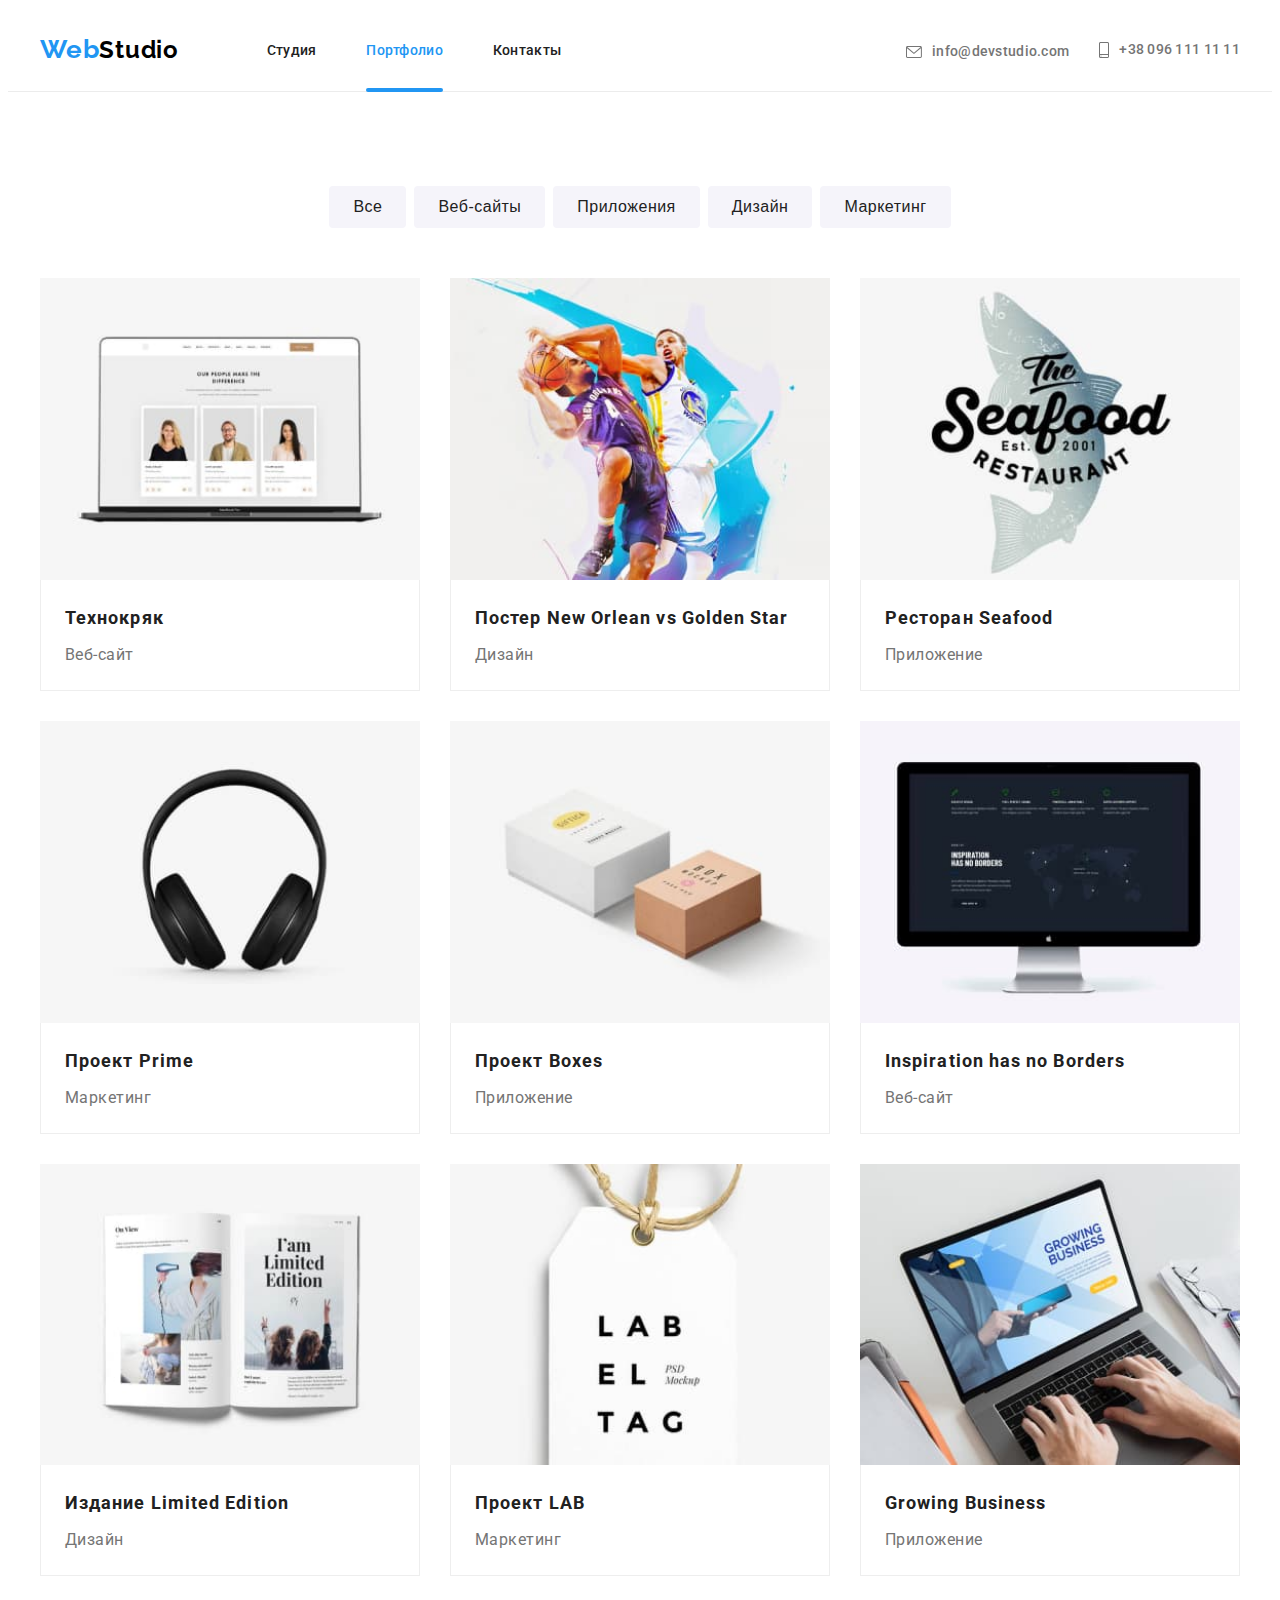
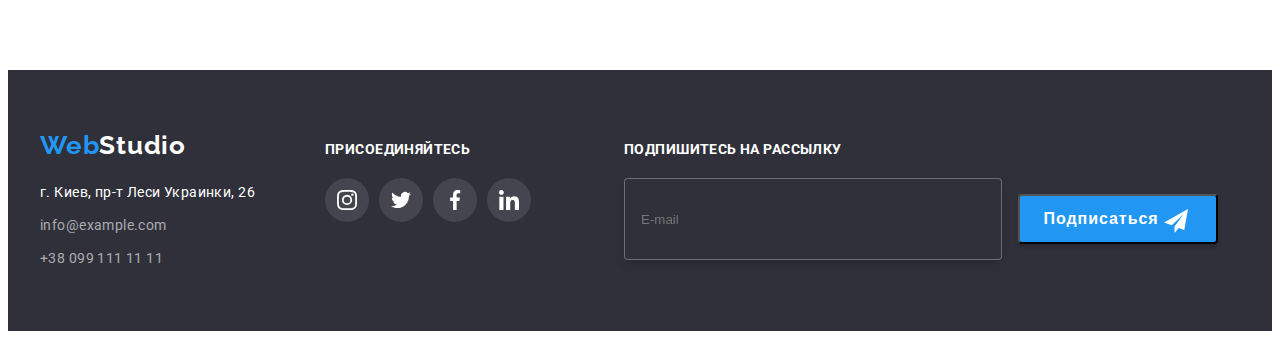
==== commit 6937daf9: "Fixed_errors" ====
--- a/portfolio.html
+++ b/portfolio.html
@@ -100,8 +100,8 @@
             >
           </li>
         </ul>
-        <div class="mobile-soc">
-          <ul>
+        <div>
+          <ul class="mobile-soc">
             <li class="list mobile-soc-string">
               <a href="" class="mobile-soc-link link">Instagramm</a>
             </li>
--- a/css/main.min.css
+++ b/css/main.min.css
@@ -1 +1 @@
-:root{--main-background-color: #ffffff;--main-text-color: #212121;--primary-text-color: #757575;--hover-text-color: #2196f3;--background-hero-color: #2f303a}p,h1,h2,h3,h4,h5,h6{margin:0}ul{margin:0;padding-left:0}img{display:block;max-width:100%;height:auto}body{font-family:"Roboto",sans-serif;color:var(--main-text-color);background-color:var(--main-background-color)}.list{list-style:none}.link{text-decoration:none}.visually-hidden{position:absolute;white-space:nowrap;width:1px;height:1px;overflow:hidden;border:0;padding:0;clip:rect(0 0 0 0);-webkit-clip-path:inset(50%);clip-path:inset(50%);margin:-1px}.container{width:100%;padding-left:15px;padding-right:15px;margin:0 auto}@media screen and (min-width: 480px){.container{width:480px}}@media screen and (min-width: 768px){.container{width:768px}}@media screen and (min-width: 1200px){.container{width:1200px}}.header-bg{background-color:var(--main-background-color);border-bottom:1px solid #ececec}.header-list{display:none}@media screen and (min-width: 768px){.header-list{display:flex;align-items:center;gap:50px;position:relative}}.mobile-list{align-items:center;gap:50px;margin-bottom:302px}.mobile-link{color:var(--main-text-color);font-weight:500;font-size:40px;line-height:1.175;text-align:center;letter-spacing:.02em}.mobile-menu{z-index:100;background-color:#fff;position:fixed;width:100%;height:796px;top:0;left:0;padding-left:40px;padding-top:48px;transition:opacity 250ms cubic-bezier(0.4, 0, 0.2, 1),visibility 250ms cubic-bezier(0.4, 0, 0.2, 1)}@media screen and (min-width: 768px){.mobile-menu{display:none}}.mobile-envelope{color:#757575;font-weight:500;font-size:24px;line-height:1.18;letter-spacing:.02em}@media screen and (min-width: 480px){.mobile-envelope{font-size:28px}}.mobile-smartphone{font-weight:500;font-size:24px;line-height:1.17;letter-spacing:.02em;color:#757575}.mobile-string:not(:last-child){margin-bottom:32px}.mobile-mail{margin-bottom:64px}.mobile-tel{margin-bottom:32px}.mobile-soc{display:flex}.mobile-soc-string{margin-right:6px}@media screen and (min-width: 480px){.mobile-soc-string{margin-right:10px}}.mobile-soc-link:last-child{padding-right:10px;border-right:1px solid rgba(33,33,33,.2)}.mobile-soc-link:first-child{padding-left:0}.mobile-soc-link{font-weight:500;font-size:12px;line-height:1.14;letter-spacing:.02em;color:#2196f3;padding-left:10px}@media screen and (min-width: 480px){.mobile-soc-link{font-size:18px;line-height:1.22}}.blue{font-family:"Raleway",sans-serif;font-weight:700;font-size:26px;line-height:1.19;letter-spacing:.03em;color:var(--hover-text-color)}.header-logo{display:block;font-family:"Raleway",sans-serif;font-weight:700;font-size:24px;line-height:1.17;letter-spacing:.03em;color:#000;margin-right:93px;padding-top:16px;padding-bottom:16px;align-items:center}@media screen and (min-width: 768px){.header-logo{padding-top:26px;padding-bottom:26px;margin-right:88px}}@media screen and (min-width: 768px){.header-link{font-weight:500;font-size:14px;line-height:1.14;letter-spacing:.02em;color:var(--main-text-color);transition:color 250ms cubic-bezier(0.4, 0, 0.2, 1)}.header-link:hover,.header-link:focus{color:var(--hover-text-color)}}.site-nav .current{color:var(--hover-text-color)}.site-nav{display:flex}.content-list{display:flex;margin-left:auto;align-items:baseline;justify-content:space-between}@media screen and (min-width: 768px){.content-list{display:block}}@media screen and (min-width: 768px)and (min-width: 1200px){.content-list{display:flex;gap:30px}}.content-box{display:none}@media screen and (min-width: 768px){.content-box{display:flex;flex-wrap:wrap;position:absolute;top:0px;right:0;transform:translate(-10%, 50%)}}@media screen and (min-width: 768px)and (min-width: 1200px){.content-box{transform:none;position:static}}@media screen and (min-width: 768px){.content-box-mail{margin-bottom:10px}}.mail{font-size:12px;line-height:1.17;letter-spacing:.02em;color:#757575;display:flex;align-items:center}@media screen and (min-width: 1200px){.mail{font-size:14px;line-height:1.14}}.mail-menu-text{color:var(--hover-text-color)}.envelope,.smartphone{display:inline-flex;fill:currentColor;margin-right:10px;transition:fill 250ms cubic-bezier(0.4, 0, 0.2, 1)}.mail:hover .envelope,.mail:focus .envelope,.mail:hover .smartphone,.mail:focus .smartphone{fill:var(--hover-text-color)}.mail:hover .envelope,.mail:focus .envelope,.mail:hover .smartphone,.mail:focus .smartphone{fill:var(--hover-text-color)}@media screen and (min-width: 768px){.current{position:relative}.current::after{content:"";display:block;height:4px;width:100%;background:#2196f3;border-radius:2px;position:absolute;bottom:-34px;left:0}}.burger{background-color:#fff;padding:0;border:0;transition:fill 250ms cubic-bezier(0.4, 0, 0.2, 1)}.burger:focus{fill:var(--hover-text-color)}@media screen and (min-width: 768px){.burger{display:none}}.cross{background-color:#fff;padding:0;border:0;position:absolute;top:0;right:0;transform:translate(-100%, 100%);transition:fill 250ms cubic-bezier(0.4, 0, 0.2, 1)}.cross:focus{fill:var(--hover-text-color)}@media screen and (min-width: 768px){.cross{display:none}}.current-menu{color:var(--hover-text-color)}.hero{background-color:var(--background-hero-color);background-image:linear-gradient(rgba(47, 48, 58, 0.4), rgba(47, 48, 58, 0.4)),url(../images/hero-mobile-1x.jpg);background-size:cover;text-align:center;background-position:center;padding-top:118px;padding-bottom:118px;max-width:100%;margin:0 auto}@media(min-device-pixel-ratio: 2),(-webkit-min-device-pixel-ratio: 2),(min-resolution: 192dpi),(min-resolution: 2dppx){.hero{background-image:linear-gradient(rgba(47, 48, 58, 0.4), rgba(47, 48, 58, 0.4)),url(../images/hero-mobile-2x.jpg)}}@media screen and (min-width: 768px){.hero{background-image:linear-gradient(rgba(47, 48, 58, 0.4), rgba(47, 48, 58, 0.4)),url(../images/hero-tablet-1x.jpg)}}@media screen and (min-width: 768px)and (min-device-pixel-ratio: 2),screen and (min-width: 768px)and (-webkit-min-device-pixel-ratio: 2),screen and (min-width: 768px)and (min-resolution: 192dpi),screen and (min-width: 768px)and (min-resolution: 2dppx){.hero{background-image:linear-gradient(rgba(47, 48, 58, 0.4), rgba(47, 48, 58, 0.4)),url(../images/hero-tablet-2x.jpg)}}@media screen and (min-width: 1200px){.hero{padding-top:200px;padding-bottom:200px;max-width:1600px;background-image:linear-gradient(rgba(47, 48, 58, 0.4), rgba(47, 48, 58, 0.4)),url(../images/hero-desktop-1x.jpg)}}@media screen and (min-width: 1200px)and (min-device-pixel-ratio: 2),screen and (min-width: 1200px)and (-webkit-min-device-pixel-ratio: 2),screen and (min-width: 1200px)and (min-resolution: 192dpi),screen and (min-width: 1200px)and (min-resolution: 2dppx){.hero{background-image:linear-gradient(rgba(47, 48, 58, 0.4), rgba(47, 48, 58, 0.4)),url(../images/hero-desktop-2x.jpg)}}.hero__title{font-weight:900;font-size:26px;line-height:1.61;letter-spacing:.06em;text-transform:uppercase;color:var(--main-background-color);max-width:696px;margin-left:auto;margin-right:auto;margin-bottom:30px}@media screen and (min-width: 1200px){.hero__title{font-size:44px;line-height:1.36}}.hero__btn{font-family:inherit;font-weight:700;font-size:16px;line-height:1.88;letter-spacing:.06em;color:var(--main-background-color);cursor:pointer;background:var(--hover-text-color);padding:10px 32px;border-radius:4px;transition:color 250ms cubic-bezier(0.4, 0, 0.2, 1),background 250ms cubic-bezier(0.4, 0, 0.2, 1)}.hero__btn:hover,.hero__btn:focus{color:var(--hover-text-color);background:var(--main-background-color)}.features{padding:60px 0}@media screen and (min-width: 1200px){.features{padding:94px 0px}}.specification{display:flex;flex-wrap:wrap;gap:30px}@media screen and (min-width: 1200px){.specification{flex-wrap:nowrap}}.specification__thumb{display:flex;background:#f5f4fa;width:100%;height:120px;justify-content:center;align-items:center;border-radius:4px;margin-bottom:30px;text-align:center}.specification__title{font-weight:700;font-size:14px;line-height:1.14;letter-spacing:.03em;text-transform:uppercase;color:var(--main-text-color);margin-bottom:10px;text-align:center}@media screen and (min-width: 768px){.specification__title{text-align:left}}.specification__text{font-size:14px;line-height:1.71;letter-spacing:.03em;color:var(--primary-text-color);max-width:100%}.features__box{width:100%}@media screen and (min-width: 768px){.features__box{width:calc((100% - 30px)/2)}}.work__title{font-weight:700;font-size:36px;line-height:1.16;letter-spacing:.03em;color:var(--main-text-color);margin-bottom:50px;text-align:center}.work{display:none}@media screen and (min-width: 1200px){.work{display:block;padding-bottom:94px}}.software-products{display:flex;gap:30px}.software-products__title{font-weight:700;font-size:14px;line-height:1.14px;justify-content:center;align-items:center;letter-spacing:.03em;text-transform:uppercase;color:var(--main-background-color);position:absolute;width:370px;height:70px;bottom:0;left:0;background:rgba(47,48,58,.8);display:flex}.software-products__thumb{position:relative}.team{background-color:#f5f4fa;padding-bottom:60px;padding-top:60px}@media screen and (min-width: 1200px){.team{padding-bottom:94px;padding-top:94px}}.team-box{background:var(--main-background-color);border-radius:0px 0px 4px 4px;box-shadow:0px 1px 3px rgba(0,0,0,.12),0px 1px 1px rgba(0,0,0,.14),0px 2px 1px rgba(0,0,0,.2)}@media screen and (min-width: 768px){.team-box{width:calc((100% - 30px)/2)}}.team-title{font-weight:700;font-size:28px;line-height:1.18;letter-spacing:.03em;color:var(--main-text-color);margin-bottom:30px;text-align:center}@media screen and (min-width: 1200px){.team-title{font-size:36px;line-height:1.17;margin-bottom:50px}}.team-name{font-weight:500;font-size:16px;line-height:1.18;letter-spacing:.03em;color:var(--main-text-color);padding-top:30px;margin-bottom:10px;text-align:center}.team-profession{font-size:16px;line-height:1.18;letter-spacing:.03em;color:var(--primary-text-color);margin-bottom:16px;text-align:center}.team-soc{display:flex;justify-content:center;gap:10px;padding-bottom:24px}@media screen and (min-width: 1200px){.team-soc{padding-bottom:30px}}.team-soc-link{width:44px;height:44px;border-radius:50%;background-color:var(--main-background-color);display:flex;align-items:center;justify-content:center;transition:background-color 250ms cubic-bezier(0.4, 0, 0.2, 1)}.team-soc-link:hover,.team-soc-link:focus{background-color:var(--hover-text-color)}.team-content{display:flex;flex-wrap:wrap;gap:30px;justify-content:space-between}@media screen and (min-width: 1200px){.team-content{flex-wrap:nowrap}}.team-soc-icon{fill:#afb1b8;transition:fill 250ms cubic-bezier(0.4, 0, 0.2, 1)}.team-soc-link:hover .team-soc-icon,.team-soc-link:focus .team-soc-icon{fill:var(--main-background-color)}.clients{padding-top:60px;padding-bottom:60px}@media screen and (min-width: 1200px){.clients{padding-top:94px;padding-bottom:94px}}.clients__title{font-weight:700;font-size:28px;line-height:1.18;text-align:center;letter-spacing:.03em;color:var(--main-text-color);margin-bottom:30px}@media screen and (min-width: 1200px){.clients__title{font-size:36px;line-height:1.17;margin-bottom:50px}}.clients__content{display:flex;flex-wrap:wrap;gap:30px;justify-content:space-between}@media screen and (min-width: 1200px){.clients__content{flex-wrap:nowrap}}.clients__link{display:flex;height:92px;border:1px solid #afb1b8;border-radius:4px;display:flex;justify-content:center;align-items:center;transition:border-color 250ms cubic-bezier(0.4, 0, 0.2, 1)}.clients__link:hover,.clients__link:focus{border-color:var(--hover-text-color)}.clients__image{fill:#afb1b8;transition:fill 250ms cubic-bezier(0.4, 0, 0.2, 1)}.clients__link:hover .clients__image,.clients__link:focus .clients__image{fill:var(--hover-text-color)}.clients__box{width:calc((100% - 30px)/2)}@media screen and (min-width: 768px){.clients__box{width:calc((100% - 60px)/3)}}.footer{background-color:var(--background-hero-color);padding-bottom:60px;padding-top:60px}.footer-link{font-family:"Raleway";font-weight:700;font-size:24px;line-height:1.17;letter-spacing:.03em;color:var(--main-background-color);display:inline-block;margin-bottom:20px}@media screen and (min-width: 1200px){.footer-link{font-size:26px;line-height:1.19}}.footer-address{color:var(--main-background-color)}.address-box{text-align:center;margin-bottom:60px}@media screen and (min-width: 768px){.address-box{margin-right:165px;text-align:left}}@media screen and (min-width: 1200px){.address-box{margin-right:70px;margin-bottom:0}}@media screen and (min-width: 768px){.footer-box{display:flex;flex-wrap:wrap;justify-content:center}}@media screen and (min-width: 1200px){.footer-box{flex-wrap:nowrap;justify-content:start}}.welcome-list{display:flex;gap:10px;justify-content:center}.welcome-box{text-align:center;margin-bottom:60px}@media screen and (min-width: 1200px){.welcome-box{text-align:left;margin-right:93px;margin-bottom:0}}.contact{margin-bottom:8px}.contact:nth-child(3){margin-bottom:0px}@media screen and (min-width: 1200px){.contact{margin-bottom:9px}}.footer-mail,.footer-tel{font-weight:400;font-style:normal;font-size:14px;line-height:1.71;letter-spacing:.03em;color:rgba(255,255,255,.6)}.adress{font-weight:400;font-size:14px;line-height:1.71;letter-spacing:.03em;color:var(--main-background-color);font-style:normal}.welcome-title{color:var(--main-background-color);font-weight:700;font-size:14px;line-height:1.14;letter-spacing:.03em;text-transform:uppercase;margin-bottom:20px}.welcome-soc-link{width:44px;height:44px;border-radius:50%;background:rgba(255,255,255,.1);display:flex;align-items:center;justify-content:center;transition:background-color 250ms cubic-bezier(0.4, 0, 0.2, 1)}.welcome-soc-link:hover,.welcome-soc-link:focus{background-color:var(--hover-text-color)}.welcome-soc-icon{fill:var(--main-background-color)}.distribution-input{width:100%;height:50px;border:1px solid rgba(255,255,255,.3);filter:drop-shadow(0px 4px 4px rgba(0, 0, 0, 0.15));border-radius:4px;margin-bottom:20px;padding-top:15px;padding-left:16px;padding-bottom:15px;background-color:var(--background-hero-color);color:var(--primary-text-color)}@media screen and (min-width: 1200px){.distribution-input{width:358px;margin-right:12px;margin-bottom:0}}.distribution-button{position:relative;width:200px;height:50px;box-shadow:0px 4px 4px rgba(0,0,0,.15);border-radius:4px;background:var(--hover-text-color);font-weight:700;font-size:16px;line-height:1.88;letter-spacing:.06em;color:var(--main-background-color);cursor:pointer;padding-right:40px}.plane-soc-icon{display:flex;position:absolute;top:0;right:0;transform:translate(-28px, 13px)}.welcome__thumb{text-align:center}@media screen and (min-width: 1200px){.welcome__thumb{text-align:left}}.filter-btn{font-weight:500;font-size:16px;line-height:1.62;letter-spacing:.03em;color:var(--main-text-color);background:#f5f4fa;cursor:pointer;padding:6px 22px;border-radius:4px;border-color:rgba(0,0,0,0);transition:color 250ms cubic-bezier(0.4, 0, 0.2, 1),background 250ms cubic-bezier(0.4, 0, 0.2, 1),box-shadow 250ms cubic-bezier(0.4, 0, 0.2, 1)}.filter-btn:hover,.filter-btn:focus{color:var(--main-background-color);background:var(--hover-text-color);box-shadow:0px 3px 1px rgba(0,0,0,.1),0px 1px 2px rgba(0,0,0,.08),0px 2px 2px rgba(0,0,0,.12)}.portfolio{padding-top:60px;padding-bottom:60px}.portfolio-image-title{font-weight:700;font-size:18px;line-height:2;letter-spacing:.06em;color:var(--main-text-color);margin-bottom:4px}.portfolio-image-name{font-size:16px;line-height:1.87;letter-spacing:.03em;color:var(--primary-text-color)}.portfolio-box{padding:20px 24px;border-right:1px solid #eee;border-bottom:1px solid #eee;border-left:1px solid #eee;transition:background 250ms cubic-bezier(0.4, 0, 0.2, 1),border 250ms cubic-bezier(0.4, 0, 0.2, 1),box-shadow 250ms cubic-bezier(0.4, 0, 0.2, 1)}.portfolio-box:hover,.portfolio-box:focus{background:#fff;border:1px solid #eee;box-shadow:0px 1px 1px rgba(0,0,0,.12),0px 4px 4px rgba(0,0,0,.06),1px 4px 6px rgba(0,0,0,.16)}.button-block{margin-bottom:40px;display:flex;flex-wrap:wrap;justify-content:left;gap:8px}@media screen and (min-width: 768px){.button-block{margin-bottom:30px;justify-content:center}}@media screen and (min-width: 768px)and (min-width: 1200px){.button-block{margin-bottom:50px}}.filter-block{display:flex;flex-wrap:wrap;gap:30px}.filter-cards{position:relative}@media screen and (min-width: 768px){.filter-cards{width:calc((100% - 30px)/2)}}@media screen and (min-width: 1200px){.filter-cards{width:calc((100% - 60px)/3)}}.portfolio-link{display:block;transition:box-shadow 250ms cubic-bezier(0.4, 0, 0.2, 1);overflow:hidden}.portfolio-link:hover,.portfolio-link:focus{box-shadow:0px 1px 1px rgba(0,0,0,.12),0px 4px 4px rgba(0,0,0,.06),1px 4px 6px rgba(0,0,0,.16)}.portfolio-popup-text{position:absolute;max-width:100%;height:100%;font-size:18px;line-height:1.56;letter-spacing:.03em;color:var(--main-background-color);background-color:var(--hover-text-color);top:0;left:0;padding:77px 24px;transform:translateY(101%);transition:transform 250ms cubic-bezier(0.4, 0, 0.2, 1)}.portfolio-link:hover .portfolio-popup-text,.portfolio-link:focus .portfolio-popup-text{transform:translateY(0)}.portfolio-wrap{position:relative;overflow:hidden}.backdrop{width:100%;height:100%;position:fixed;top:0;background:rgba(0,0,0,.2);transition:opacity 250ms cubic-bezier(0.4, 0, 0.2, 1),visibility 250ms cubic-bezier(0.4, 0, 0.2, 1)}.button-modal{position:absolute;border:1px solid rgba(0,0,0,.1);border-radius:50%;top:0;right:0;transform:translate(-8px, 8px);background-color:var(--main-background-color);cursor:pointer}.button-modal:hover,.button-modal:focus{fill:var(--hover-text-color)}.modal{position:absolute;width:320px;height:609px;border-radius:4px;background-color:var(--main-background-color);top:50%;left:50%;transform:translate(-50%, -50%);box-shadow:0px 1px 3px rgba(0,0,0,.12),0px 1px 1px rgba(0,0,0,.14),0px 2px 1px rgba(0,0,0,.2);transform:translate(-50%, -50%),scale(1);transition:transform 250ms cubic-bezier(0.4, 0, 0.2, 1);padding:40px}@media screen and (min-width: 480px){.modal{width:450px}}@media screen and (min-width: 1200px){.modal{width:528px;height:581px}}.is-hidden{opacity:0;visibility:hidden;pointer-events:none}.backdrop.is-hidden .modal{transform:translate(-50%, -50%),scale(0)}.modal-title{display:inline-block;font-weight:700;font-size:20px;line-height:1.5;text-align:center;letter-spacing:.03em;color:var(--main-text-color);margin-bottom:12px}@media screen and (min-width: 1200px){.modal-title{line-height:1.15}}.modal-comments{display:block;width:100%;height:120px;border:1px solid rgba(33,33,33,.2);border-radius:4px;resize:none;padding:12px 16px}.modal-comments:focus{outline-color:var(--hover-text-color)}.input-box{position:relative}.input-icon{position:absolute;top:50%;left:12px;transform:translateY(-50%)}.input-string:focus+.input-icon{fill:var(--hover-text-color)}.input-string{padding-left:42px;width:100%;border:1px solid rgba(33,33,33,.2);border-radius:4px;height:40px}.input-string:focus{outline-color:var(--hover-text-color)}.link-check{padding-left:5px;font-size:12px;line-height:1.17;letter-spacing:.03em;color:var(--hover-text-color)}.policy-check{display:flex;font-size:12px;line-height:1.17;letter-spacing:.03em;color:var(--primary-text-color);margin-bottom:30px;align-items:center;justify-content:left}@media screen and (min-width: 1200px){.policy-check{font-size:14px;line-height:1.71;justify-content:center}}.check-position{display:flex}.label-input{margin-bottom:4px;display:block;font-size:12px;line-height:1.17;letter-spacing:.01em;color:var(--primary-text-color)}.modal-form-field{margin-bottom:10px}.modal-form-comments{margin-bottom:20px}.check-box{display:block;position:absolute;width:1px;height:1px;overflow:hidden;border:0;padding:0;clip:rect(0 0 0 0);-webkit-clip-path:inset(50%);clip-path:inset(50%);transition:fill 250ms cubic-bezier(0.4, 0, 0.2, 1),opacity 250ms cubic-bezier(0.4, 0, 0.2, 1)}.check-icon{position:absolute;display:flex;justify-content:center;opacity:0}.check-box:checked+.policy-check span .check-icon{opacity:1;fill:var(--hover-text-color)}.rectangle-icon{position:relative;margin-right:8px}.check-box:checked+.policy-check span .rectangle-icon{opacity:0}.modal-btn{width:200px;height:50px;border-width:0;font-family:inherit;font-weight:700;font-size:16px;line-height:1.88;letter-spacing:.06em;transform:translateX(85px);color:var(--main-background-color);cursor:pointer;background:var(--hover-text-color);padding:10px 55px;border-radius:4px;transition:color 250ms cubic-bezier(0.4, 0, 0.2, 1),background 250ms cubic-bezier(0.4, 0, 0.2, 1),box-shadow 250ms cubic-bezier(0.4, 0, 0.2, 1)}.modal-btn:hover,.modal-btn:focus{box-shadow:0px 4px 4px rgba(0,0,0,.15)}@media screen and (min-width: 1200px){.modal-btn{transform:translateX(124px)}}/*# sourceMappingURL=main.min.css.map */+:root{--main-background-color: #ffffff;--main-text-color: #212121;--primary-text-color: #757575;--hover-text-color: #2196f3;--background-hero-color: #2f303a}p,h1,h2,h3,h4,h5,h6{margin:0}ul{margin:0;padding-left:0}img{display:block;max-width:100%;height:auto}body{font-family:"Roboto",sans-serif;color:var(--main-text-color);background-color:var(--main-background-color)}.list{list-style:none}.link{text-decoration:none}.visually-hidden{position:absolute;white-space:nowrap;width:1px;height:1px;overflow:hidden;border:0;padding:0;clip:rect(0 0 0 0);-webkit-clip-path:inset(50%);clip-path:inset(50%);margin:-1px}.container{width:100%;padding-left:15px;padding-right:15px;margin:0 auto}@media screen and (min-width: 480px){.container{width:480px}}@media screen and (min-width: 768px){.container{width:768px}}@media screen and (min-width: 1200px){.container{width:1200px}}.header-bg{background-color:var(--main-background-color);border-bottom:1px solid #ececec}.header-list{display:none}@media screen and (min-width: 768px){.header-list{display:flex;align-items:center;gap:50px;position:relative}}.mobile-list{align-items:center;gap:50px;margin-bottom:auto}.mobile-link{color:var(--main-text-color);font-weight:500;font-size:40px;line-height:1.175;text-align:center;letter-spacing:.02em}.mobile-menu{display:flex;flex-direction:column;z-index:100;background-color:#fff;position:fixed;width:100%;height:100%;top:0;left:0;padding-left:40px;padding-top:48px;padding-bottom:40px;transition:opacity 250ms cubic-bezier(0.4, 0, 0.2, 1),visibility 250ms cubic-bezier(0.4, 0, 0.2, 1)}@media screen and (min-width: 768px){.mobile-menu{display:none}}.mobile-envelope{color:#757575;font-weight:500;font-size:24px;line-height:1.18;letter-spacing:.02em}@media screen and (min-width: 480px){.mobile-envelope{font-size:28px}}.mobile-smartphone{font-weight:500;font-size:24px;line-height:1.17;letter-spacing:.02em;color:#757575}.mobile-string:not(:last-child){margin-bottom:32px}.mobile-mail{margin-bottom:64px}.mobile-tel{margin-bottom:32px}.mobile-soc{display:flex}.mobile-soc-string:not(:last-child){margin-right:10px;padding-right:10px;border-right:1px solid rgba(33,33,33,.2)}.mobile-soc-link:first-child{padding-left:0}.mobile-soc-link{font-weight:500;font-size:12px;line-height:1.14;letter-spacing:.02em;color:#2196f3;padding-left:10px}@media screen and (min-width: 480px){.mobile-soc-link{font-size:18px;line-height:1.22}}.blue{font-family:"Raleway",sans-serif;font-weight:700;font-size:26px;line-height:1.19;letter-spacing:.03em;color:var(--hover-text-color)}.header-logo{display:block;font-family:"Raleway",sans-serif;font-weight:700;font-size:24px;line-height:1.17;letter-spacing:.03em;color:#000;margin-right:93px;padding-top:16px;padding-bottom:16px;align-items:center}@media screen and (min-width: 768px){.header-logo{padding-top:26px;padding-bottom:26px;margin-right:88px}}@media screen and (min-width: 768px){.header-link{font-weight:500;font-size:14px;line-height:1.14;letter-spacing:.02em;color:var(--main-text-color);transition:color 250ms cubic-bezier(0.4, 0, 0.2, 1)}.header-link:hover,.header-link:focus{color:var(--hover-text-color)}}.site-nav .current{color:var(--hover-text-color)}.site-nav{display:flex}.content-list{display:flex;margin-left:auto;align-items:baseline;justify-content:space-between}@media screen and (min-width: 768px){.content-list{display:block}}@media screen and (min-width: 768px)and (min-width: 1200px){.content-list{display:flex;gap:30px}}.content-box{display:none}@media screen and (min-width: 768px){.content-box{display:flex;flex-wrap:wrap;position:absolute;top:0px;right:0;transform:translate(-10%, 50%)}}@media screen and (min-width: 768px)and (min-width: 1200px){.content-box{transform:none;position:static}}@media screen and (min-width: 768px){.content-box-mail{margin-bottom:10px}}.mail{font-size:12px;line-height:1.17;letter-spacing:.02em;color:#757575;display:flex;align-items:center}@media screen and (min-width: 1200px){.mail{font-size:14px;line-height:1.14}}.mail-menu-text{color:var(--hover-text-color)}.envelope,.smartphone{display:inline-flex;fill:currentColor;margin-right:10px;transition:fill 250ms cubic-bezier(0.4, 0, 0.2, 1)}.mail:hover .envelope,.mail:focus .envelope,.mail:hover .smartphone,.mail:focus .smartphone{fill:var(--hover-text-color)}.mail:hover .envelope,.mail:focus .envelope,.mail:hover .smartphone,.mail:focus .smartphone{fill:var(--hover-text-color)}@media screen and (min-width: 768px){.current{position:relative}.current::after{content:"";display:block;height:4px;width:100%;background:#2196f3;border-radius:2px;position:absolute;bottom:-34px;left:0}}.burger{background-color:#fff;padding:0;border:0;transition:fill 250ms cubic-bezier(0.4, 0, 0.2, 1)}.burger:focus{fill:var(--hover-text-color)}@media screen and (min-width: 768px){.burger{display:none}}.cross{background-color:#fff;padding:0;border:0;position:absolute;top:0;right:0;transform:translate(-100%, 100%);transition:fill 250ms cubic-bezier(0.4, 0, 0.2, 1)}.cross:focus{fill:var(--hover-text-color)}@media screen and (min-width: 768px){.cross{display:none}}.current-menu{color:var(--hover-text-color)}.hero{background-color:var(--background-hero-color);background-image:linear-gradient(rgba(47, 48, 58, 0.4), rgba(47, 48, 58, 0.4)),url(../images/hero-mobile-1x.jpg);background-size:cover;text-align:center;background-position:center;padding-top:118px;padding-bottom:118px;max-width:100%;margin:0 auto}@media(min-device-pixel-ratio: 2),(-webkit-min-device-pixel-ratio: 2),(min-resolution: 192dpi),(min-resolution: 2dppx){.hero{background-image:linear-gradient(rgba(47, 48, 58, 0.4), rgba(47, 48, 58, 0.4)),url(../images/hero-mobile-2x.jpg)}}@media screen and (min-width: 768px){.hero{background-image:linear-gradient(rgba(47, 48, 58, 0.4), rgba(47, 48, 58, 0.4)),url(../images/hero-tablet-1x.jpg)}}@media screen and (min-width: 768px)and (min-device-pixel-ratio: 2),screen and (min-width: 768px)and (-webkit-min-device-pixel-ratio: 2),screen and (min-width: 768px)and (min-resolution: 192dpi),screen and (min-width: 768px)and (min-resolution: 2dppx){.hero{background-image:linear-gradient(rgba(47, 48, 58, 0.4), rgba(47, 48, 58, 0.4)),url(../images/hero-tablet-2x.jpg)}}@media screen and (min-width: 1200px){.hero{padding-top:200px;padding-bottom:200px;max-width:1600px;background-image:linear-gradient(rgba(47, 48, 58, 0.4), rgba(47, 48, 58, 0.4)),url(../images/hero-desktop-1x.jpg)}}@media screen and (min-width: 1200px)and (min-device-pixel-ratio: 2),screen and (min-width: 1200px)and (-webkit-min-device-pixel-ratio: 2),screen and (min-width: 1200px)and (min-resolution: 192dpi),screen and (min-width: 1200px)and (min-resolution: 2dppx){.hero{background-image:linear-gradient(rgba(47, 48, 58, 0.4), rgba(47, 48, 58, 0.4)),url(../images/hero-desktop-2x.jpg)}}.hero__title{font-weight:900;font-size:26px;line-height:1.61;letter-spacing:.06em;text-transform:uppercase;color:var(--main-background-color);max-width:360px;margin-left:auto;margin-right:auto;margin-bottom:30px}@media screen and (min-width: 1200px){.hero__title{max-width:696px;font-size:44px;line-height:1.36}}.hero__btn{font-family:inherit;font-weight:700;font-size:16px;line-height:1.88;letter-spacing:.06em;color:var(--main-background-color);cursor:pointer;background:var(--hover-text-color);padding:10px 32px;border-radius:4px;transition:color 250ms cubic-bezier(0.4, 0, 0.2, 1),background 250ms cubic-bezier(0.4, 0, 0.2, 1)}.hero__btn:hover,.hero__btn:focus{color:var(--hover-text-color);background:var(--main-background-color)}.features{padding:60px 0}@media screen and (min-width: 1200px){.features{padding:94px 0px}}.specification{display:flex;flex-wrap:wrap;gap:30px}@media screen and (min-width: 1200px){.specification{flex-wrap:nowrap}}.specification__thumb{display:flex;background:#f5f4fa;width:100%;height:120px;justify-content:center;align-items:center;border-radius:4px;margin-bottom:30px;text-align:center}.specification__title{font-weight:700;font-size:14px;line-height:1.14;letter-spacing:.03em;text-transform:uppercase;color:var(--main-text-color);margin-bottom:10px;text-align:center}@media screen and (min-width: 768px){.specification__title{text-align:left}}.specification__text{font-size:14px;line-height:1.71;letter-spacing:.03em;color:var(--primary-text-color);max-width:100%}.features__box{width:100%}@media screen and (min-width: 768px){.features__box{width:calc((100% - 30px)/2)}}.work__title{font-weight:700;font-size:36px;line-height:1.16;letter-spacing:.03em;color:var(--main-text-color);margin-bottom:50px;text-align:center}.work{display:none}@media screen and (min-width: 1200px){.work{display:block;padding-bottom:94px}}.software-products{display:flex;gap:30px}.software-products__title{font-weight:700;font-size:14px;line-height:1.14px;justify-content:center;align-items:center;letter-spacing:.03em;text-transform:uppercase;color:var(--main-background-color);position:absolute;width:370px;height:70px;bottom:0;left:0;background:rgba(47,48,58,.8);display:flex}.software-products__thumb{position:relative}.team{background-color:#f5f4fa;padding-bottom:60px;padding-top:60px}@media screen and (min-width: 1200px){.team{padding-bottom:94px;padding-top:94px}}.team-box{background:var(--main-background-color);border-radius:0px 0px 4px 4px;box-shadow:0px 1px 3px rgba(0,0,0,.12),0px 1px 1px rgba(0,0,0,.14),0px 2px 1px rgba(0,0,0,.2)}@media screen and (min-width: 768px){.team-box{width:calc((100% - 30px)/2)}}.team-title{font-weight:700;font-size:28px;line-height:1.18;letter-spacing:.03em;color:var(--main-text-color);margin-bottom:30px;text-align:center}@media screen and (min-width: 1200px){.team-title{font-size:36px;line-height:1.17;margin-bottom:50px}}.team-name{font-weight:500;font-size:16px;line-height:1.18;letter-spacing:.03em;color:var(--main-text-color);padding-top:30px;margin-bottom:10px;text-align:center}.team-profession{font-size:16px;line-height:1.18;letter-spacing:.03em;color:var(--primary-text-color);margin-bottom:16px;text-align:center}.team-soc{display:flex;justify-content:center;gap:10px;padding-bottom:24px}@media screen and (min-width: 1200px){.team-soc{padding-bottom:30px}}.team-soc-link{width:44px;height:44px;border-radius:50%;background-color:var(--main-background-color);display:flex;align-items:center;justify-content:center;transition:background-color 250ms cubic-bezier(0.4, 0, 0.2, 1)}.team-soc-link:hover,.team-soc-link:focus{background-color:var(--hover-text-color)}.team-content{display:flex;flex-wrap:wrap;gap:30px;justify-content:space-between}@media screen and (min-width: 1200px){.team-content{flex-wrap:nowrap}}.team-soc-icon{fill:#afb1b8;transition:fill 250ms cubic-bezier(0.4, 0, 0.2, 1)}.team-soc-link:hover .team-soc-icon,.team-soc-link:focus .team-soc-icon{fill:var(--main-background-color)}.clients{padding-top:60px;padding-bottom:60px}@media screen and (min-width: 1200px){.clients{padding-top:94px;padding-bottom:94px}}.clients__title{font-weight:700;font-size:28px;line-height:1.18;text-align:center;letter-spacing:.03em;color:var(--main-text-color);margin-bottom:30px}@media screen and (min-width: 1200px){.clients__title{font-size:36px;line-height:1.17;margin-bottom:50px}}.clients__content{display:flex;flex-wrap:wrap;gap:30px;justify-content:space-between}@media screen and (min-width: 1200px){.clients__content{flex-wrap:nowrap}}.clients__link{display:flex;height:92px;border:1px solid #afb1b8;border-radius:4px;display:flex;justify-content:center;align-items:center;transition:border-color 250ms cubic-bezier(0.4, 0, 0.2, 1)}.clients__link:hover,.clients__link:focus{border-color:var(--hover-text-color)}.clients__image{fill:#afb1b8;transition:fill 250ms cubic-bezier(0.4, 0, 0.2, 1)}.clients__link:hover .clients__image,.clients__link:focus .clients__image{fill:var(--hover-text-color)}.clients__box{width:calc((100% - 30px)/2)}@media screen and (min-width: 768px){.clients__box{width:calc((100% - 60px)/3)}}.footer{background-color:var(--background-hero-color);padding-bottom:60px;padding-top:60px}.footer-link{font-family:"Raleway";font-weight:700;font-size:24px;line-height:1.17;letter-spacing:.03em;color:var(--main-background-color);display:inline-block;margin-bottom:20px}@media screen and (min-width: 1200px){.footer-link{font-size:26px;line-height:1.19}}.footer-address{color:var(--main-background-color)}.address-box{text-align:center;margin-bottom:60px}@media screen and (min-width: 768px){.address-box{margin-right:165px}}@media screen and (min-width: 1200px){.address-box{margin-right:70px;margin-bottom:0;text-align:left}}@media screen and (min-width: 768px){.footer-box{display:flex;flex-wrap:wrap;justify-content:center}}@media screen and (min-width: 1200px){.footer-box{flex-wrap:nowrap;justify-content:start;align-items:baseline}}.welcome-list{display:flex;gap:10px;justify-content:center}.welcome-box{text-align:center;margin-bottom:60px}@media screen and (min-width: 1200px){.welcome-box{text-align:left;margin-right:93px;margin-bottom:0}}.contact{margin-bottom:8px}.contact:nth-child(3){margin-bottom:0px}@media screen and (min-width: 1200px){.contact{margin-bottom:9px}}.footer-mail,.footer-tel{font-weight:400;font-style:normal;font-size:14px;line-height:1.71;letter-spacing:.03em;color:rgba(255,255,255,.6)}.adress{font-weight:400;font-size:14px;line-height:1.71;letter-spacing:.03em;color:var(--main-background-color);font-style:normal}.welcome-title{color:var(--main-background-color);font-weight:700;font-size:14px;line-height:1.14;letter-spacing:.03em;text-transform:uppercase;margin-bottom:20px}.welcome-soc-link{width:44px;height:44px;border-radius:50%;background:rgba(255,255,255,.1);display:flex;align-items:center;justify-content:center;transition:background-color 250ms cubic-bezier(0.4, 0, 0.2, 1)}.welcome-soc-link:hover,.welcome-soc-link:focus{background-color:var(--hover-text-color)}.welcome-soc-icon{fill:var(--main-background-color)}.distribution-input{width:100%;height:50px;border:1px solid rgba(255,255,255,.3);filter:drop-shadow(0px 4px 4px rgba(0, 0, 0, 0.15));border-radius:4px;margin-bottom:20px;padding-top:15px;padding-left:16px;padding-bottom:15px;background-color:var(--background-hero-color);color:var(--primary-text-color)}@media screen and (min-width: 1200px){.distribution-input{width:358px;margin-right:12px;margin-bottom:0}}.distribution-button{position:relative;width:200px;height:50px;box-shadow:0px 4px 4px rgba(0,0,0,.15);border-radius:4px;background:var(--hover-text-color);font-weight:700;font-size:16px;line-height:1.88;letter-spacing:.06em;color:var(--main-background-color);cursor:pointer;padding-right:40px}.plane-soc-icon{display:flex;position:absolute;top:0;right:0;transform:translate(-28px, 13px)}.welcome__thumb{text-align:center}@media screen and (min-width: 1200px){.welcome__thumb{text-align:left}}.filter-btn{font-weight:500;font-size:16px;line-height:1.62;letter-spacing:.03em;color:var(--main-text-color);background:#f5f4fa;cursor:pointer;padding:6px 22px;border-radius:4px;border-color:rgba(0,0,0,0);transition:color 250ms cubic-bezier(0.4, 0, 0.2, 1),background 250ms cubic-bezier(0.4, 0, 0.2, 1),box-shadow 250ms cubic-bezier(0.4, 0, 0.2, 1)}.filter-btn:hover,.filter-btn:focus{color:var(--main-background-color);background:var(--hover-text-color);box-shadow:0px 3px 1px rgba(0,0,0,.1),0px 1px 2px rgba(0,0,0,.08),0px 2px 2px rgba(0,0,0,.12)}.portfolio{padding-top:60px;padding-bottom:60px}@media screen and (min-width: 1200px){.portfolio{padding-top:94px;padding-bottom:94px}}.portfolio-image-title{font-weight:700;font-size:18px;line-height:2;letter-spacing:.06em;color:var(--main-text-color);margin-bottom:4px}.portfolio-image-name{font-size:16px;line-height:1.87;letter-spacing:.03em;color:var(--primary-text-color)}.portfolio-box{padding:20px 24px;border-right:1px solid #eee;border-bottom:1px solid #eee;border-left:1px solid #eee;transition:background 250ms cubic-bezier(0.4, 0, 0.2, 1),border 250ms cubic-bezier(0.4, 0, 0.2, 1),box-shadow 250ms cubic-bezier(0.4, 0, 0.2, 1)}.portfolio-box:hover,.portfolio-box:focus{background:#fff;border:1px solid #eee;box-shadow:0px 1px 1px rgba(0,0,0,.12),0px 4px 4px rgba(0,0,0,.06),1px 4px 6px rgba(0,0,0,.16)}@media screen and (min-width: 768px)and (max-width: 1199px){.portfolio-box{flex-grow:1}}.button-block{margin-bottom:40px;display:flex;flex-wrap:wrap;justify-content:left;gap:8px;row-gap:15px}@media screen and (min-width: 768px){.button-block{margin-bottom:30px;justify-content:center}}@media screen and (min-width: 768px)and (min-width: 1200px){.button-block{margin-bottom:50px}}.filter-block{display:flex;flex-wrap:wrap;gap:30px}.filter-cards{position:relative}@media screen and (min-width: 768px){.filter-cards{width:calc((100% - 30px)/2)}}@media screen and (min-width: 1200px){.filter-cards{width:calc((100% - 60px)/3)}}.portfolio-link{display:block;transition:box-shadow 250ms cubic-bezier(0.4, 0, 0.2, 1);overflow:hidden}@media screen and (min-width: 768px)and (max-width: 1199px){.portfolio-link{display:flex;flex-direction:column;height:100%}}.portfolio-link:hover,.portfolio-link:focus{box-shadow:0px 1px 1px rgba(0,0,0,.12),0px 4px 4px rgba(0,0,0,.06),1px 4px 6px rgba(0,0,0,.16)}.portfolio-popup-text{position:absolute;max-width:100%;height:100%;font-size:18px;line-height:1.56;letter-spacing:.03em;color:var(--main-background-color);background-color:var(--hover-text-color);top:0;left:0;padding:77px 24px;transform:translateY(101%);transition:transform 250ms cubic-bezier(0.4, 0, 0.2, 1)}.portfolio-link:hover .portfolio-popup-text,.portfolio-link:focus .portfolio-popup-text{transform:translateY(0)}.portfolio-wrap{position:relative;overflow:hidden}.backdrop{width:100%;height:100%;position:fixed;top:0;background:rgba(0,0,0,.2);transition:opacity 250ms cubic-bezier(0.4, 0, 0.2, 1),visibility 250ms cubic-bezier(0.4, 0, 0.2, 1)}.button-modal{position:absolute;border:1px solid rgba(0,0,0,.1);border-radius:50%;top:0;right:0;transform:translate(-8px, 8px);background-color:var(--main-background-color);cursor:pointer}.button-modal:hover,.button-modal:focus{fill:var(--hover-text-color)}.modal{position:absolute;width:320px;height:609px;border-radius:4px;background-color:var(--main-background-color);top:50%;left:50%;transform:translate(-50%, -50%);box-shadow:0px 1px 3px rgba(0,0,0,.12),0px 1px 1px rgba(0,0,0,.14),0px 2px 1px rgba(0,0,0,.2);transform:translate(-50%, -50%),scale(1);transition:transform 250ms cubic-bezier(0.4, 0, 0.2, 1);padding:40px}@media screen and (min-width: 480px){.modal{width:450px}}@media screen and (min-width: 1200px){.modal{width:528px;height:581px}}.is-hidden{opacity:0;visibility:hidden;pointer-events:none}.backdrop.is-hidden .modal{transform:translate(-50%, -50%),scale(0)}.modal-title{display:inline-block;font-weight:700;font-size:20px;line-height:1.5;text-align:center;letter-spacing:.03em;color:var(--main-text-color);margin-bottom:12px}@media screen and (min-width: 1200px){.modal-title{line-height:1.15}}.modal-comments{display:block;width:100%;height:120px;border:1px solid rgba(33,33,33,.2);border-radius:4px;resize:none;padding:12px 16px}.modal-comments:focus{outline-color:var(--hover-text-color)}.input-box{position:relative}.input-icon{position:absolute;top:50%;left:12px;transform:translateY(-50%)}.input-string:focus+.input-icon{fill:var(--hover-text-color)}.input-string{padding-left:42px;width:100%;border:1px solid rgba(33,33,33,.2);border-radius:4px;height:40px}.input-string:focus{outline-color:var(--hover-text-color)}.link-check{padding-left:5px;font-size:12px;line-height:1.17;letter-spacing:.03em;color:var(--hover-text-color)}.policy-check{display:flex;font-size:12px;line-height:1.17;letter-spacing:.03em;color:var(--primary-text-color);margin-bottom:30px;align-items:center;justify-content:left}@media screen and (min-width: 1200px){.policy-check{font-size:14px;line-height:1.71;justify-content:center}}.check-position{display:flex}.label-input{margin-bottom:4px;display:block;font-size:12px;line-height:1.17;letter-spacing:.01em;color:var(--primary-text-color)}.modal-form-field{margin-bottom:10px}.modal-form-comments{margin-bottom:20px}.check-box{display:block;position:absolute;width:1px;height:1px;overflow:hidden;border:0;padding:0;clip:rect(0 0 0 0);-webkit-clip-path:inset(50%);clip-path:inset(50%);transition:fill 250ms cubic-bezier(0.4, 0, 0.2, 1),opacity 250ms cubic-bezier(0.4, 0, 0.2, 1)}.check-icon{position:absolute;display:flex;justify-content:center;opacity:0}.check-box:checked+.policy-check span .check-icon{opacity:1;fill:var(--hover-text-color)}.rectangle-icon{position:relative;margin-right:8px}.check-box:checked+.policy-check span .rectangle-icon{opacity:0}.modal-btn{display:block;width:200px;height:50px;border-width:0;font-family:inherit;font-weight:700;font-size:16px;line-height:1.88;letter-spacing:.06em;margin:0 auto;color:var(--main-background-color);cursor:pointer;background:var(--hover-text-color);padding:10px 55px;border-radius:4px;transition:color 250ms cubic-bezier(0.4, 0, 0.2, 1),background 250ms cubic-bezier(0.4, 0, 0.2, 1),box-shadow 250ms cubic-bezier(0.4, 0, 0.2, 1)}.modal-btn:hover,.modal-btn:focus{box-shadow:0px 4px 4px rgba(0,0,0,.15)}@media screen and (min-width: 1200px){.modal-btn{transform:translateX(124px)}}/*# sourceMappingURL=main.min.css.map */